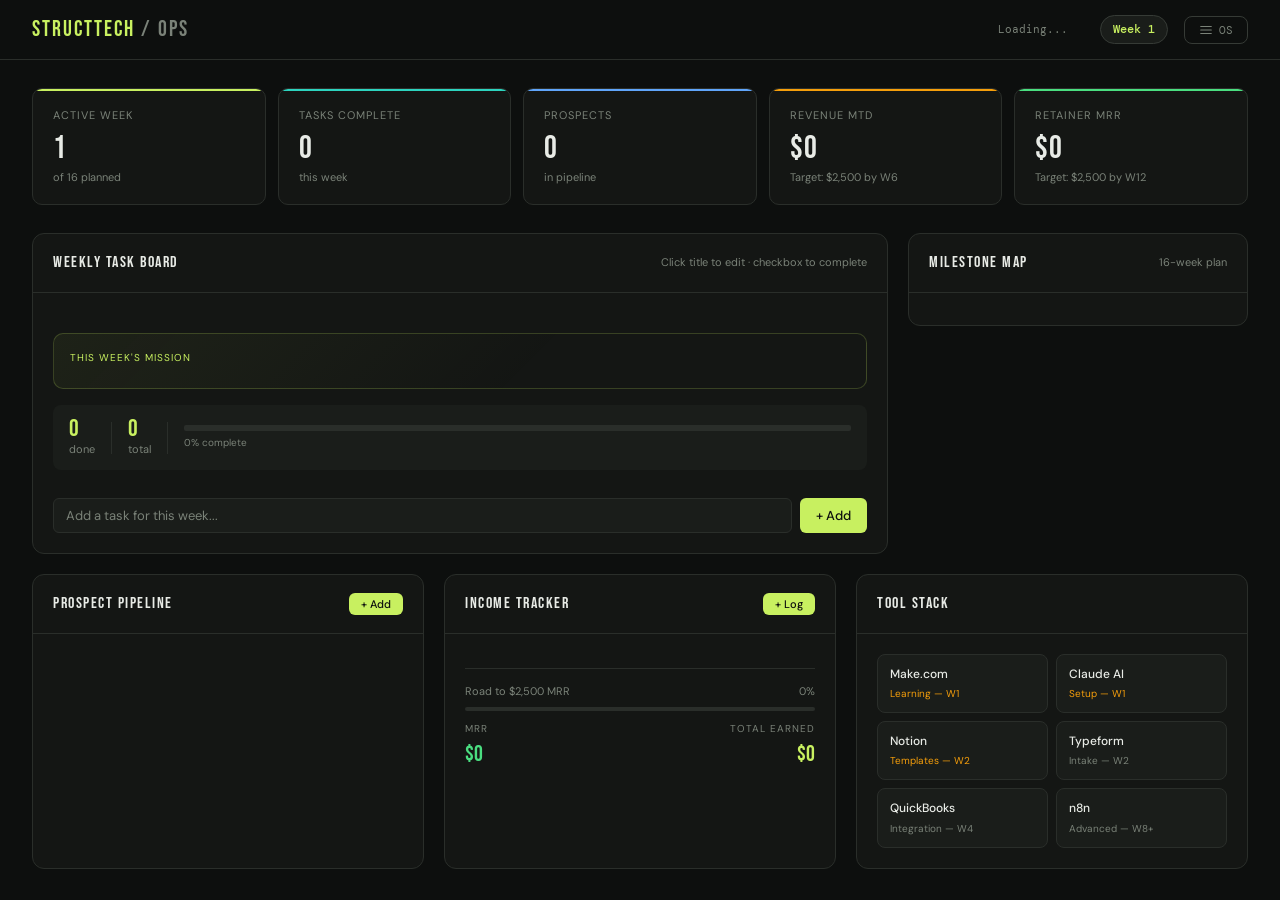
==== index.html @ 0edf4355 "Enhance dbLoad function and note title editing Refactor database loading logic to handle missing col" ====
<!DOCTYPE html>
<html lang="en">
<head>
<meta charset="UTF-8">
<meta name="viewport" content="width=device-width, initial-scale=1.0">
<title>StructTech — Operations Dashboard</title>
<link href="https://fonts.googleapis.com/css2?family=Bebas+Neue&family=DM+Sans:wght@300;400;500&family=DM+Mono:wght@400;500&display=swap" rel="stylesheet">
<style>
:root {
  --bg:#0d0f0e; --surface:#141614; --surface2:#1a1d1a;
  --border:#2a2e2a; --border2:#363b36;
  --text:#e8ebe6; --muted:#7a8278;
  --accent:#c8f060; --accent2:#4ade80;
  --warn:#f59e0b; --danger:#f87171;
  --blue:#60a5fa; --teal:#2dd4bf; --purple:#a78bfa;
}
*{box-sizing:border-box;margin:0;padding:0;}
body{background:var(--bg);color:var(--text);font-family:'DM Sans',sans-serif;font-size:14px;line-height:1.6;min-height:100vh;overflow-x:hidden;}

/* HEADER */
header{border-bottom:1px solid var(--border);padding:0 32px;height:60px;display:flex;align-items:center;justify-content:space-between;position:sticky;top:0;background:var(--bg);z-index:200;}
.logo{font-family:'Bebas Neue',sans-serif;font-size:22px;letter-spacing:2px;color:var(--accent);}
.logo span{color:var(--muted);}
.header-right{display:flex;align-items:center;gap:16px;font-size:12px;color:var(--muted);font-family:'DM Mono',monospace;}
.week-badge{background:var(--surface2);border:1px solid var(--border2);padding:4px 12px;border-radius:20px;color:var(--accent);font-weight:500;}
.menu-btn{background:transparent;border:1px solid var(--border2);border-radius:8px;padding:6px 14px;color:var(--muted);font-family:'DM Mono',monospace;font-size:11px;cursor:pointer;transition:all .15s;display:flex;align-items:center;gap:6px;}
.menu-btn:hover{border-color:var(--accent);color:var(--accent);}
.menu-btn svg{width:14px;height:14px;stroke:currentColor;fill:none;stroke-width:2;stroke-linecap:round;}

/* SIDE PANEL */
.panel-overlay{position:fixed;inset:0;background:rgba(0,0,0,0);z-index:300;pointer-events:none;transition:background .3s;}
.panel-overlay.open{background:rgba(0,0,0,0.55);pointer-events:all;}
.side-panel{position:fixed;top:0;right:-520px;width:520px;height:100vh;background:var(--surface);border-left:1px solid var(--border2);z-index:400;transition:right .3s cubic-bezier(.4,0,.2,1);display:flex;flex-direction:column;overflow:hidden;}
.side-panel.open{right:0;}
.panel-header{padding:20px 24px;border-bottom:1px solid var(--border);display:flex;align-items:center;justify-content:space-between;flex-shrink:0;}
.panel-title{font-family:'Bebas Neue',sans-serif;font-size:20px;letter-spacing:2px;color:var(--accent);}
.panel-close{background:transparent;border:none;color:var(--muted);cursor:pointer;font-size:20px;line-height:1;padding:4px 8px;border-radius:4px;}
.panel-close:hover{color:var(--text);}
.panel-tabs{display:flex;border-bottom:1px solid var(--border);flex-shrink:0;}
.panel-tab{flex:1;padding:12px 8px;font-family:'DM Mono',monospace;font-size:11px;text-align:center;cursor:pointer;color:var(--muted);border-bottom:2px solid transparent;transition:all .15s;background:transparent;border-top:none;border-left:none;border-right:none;}
.panel-tab.active{color:var(--accent);border-bottom-color:var(--accent);}
.panel-tab:hover{color:var(--text);}
.panel-body{flex:1;overflow-y:auto;padding:20px 24px;}

/* PANEL SECTIONS */
.section-title{font-family:'Bebas Neue',sans-serif;font-size:15px;letter-spacing:1.5px;color:var(--text);margin-bottom:14px;display:flex;align-items:center;justify-content:space-between;}
.os-card{background:var(--surface2);border:1px solid var(--border);border-radius:10px;padding:16px;margin-bottom:12px;transition:border-color .15s;}
.os-card:hover{border-color:var(--border2);}
.os-card-title{font-size:13px;font-weight:500;color:var(--text);margin-bottom:4px;}
.os-card-meta{font-size:11px;color:var(--muted);}
.os-tag{display:inline-block;font-size:10px;padding:2px 8px;border-radius:20px;font-weight:500;margin-right:4px;margin-top:4px;}
.tag-active{background:rgba(74,222,128,0.15);color:var(--accent2);}
.tag-prospect{background:rgba(245,158,11,0.15);color:var(--warn);}
.tag-done{background:rgba(122,130,120,0.15);color:var(--muted);}
.tag-sop{background:rgba(96,160,250,0.15);color:var(--blue);}
.tag-note{background:rgba(167,139,250,0.12);color:var(--purple);}

/* NOTE EDITOR */
.note-editor{width:100%;background:var(--surface2);border:1px solid var(--border);border-radius:8px;color:var(--text);font-family:'DM Sans',sans-serif;font-size:13px;padding:12px;resize:vertical;min-height:100px;outline:none;line-height:1.6;transition:border-color .15s;}
.note-editor:focus{border-color:var(--accent);}

/* SMALL BUTTON */
.sm-btn{background:var(--accent);color:#0d0f0e;border:none;border-radius:6px;padding:6px 14px;font-family:'DM Sans',sans-serif;font-weight:500;font-size:12px;cursor:pointer;transition:opacity .15s;}
.sm-btn:hover{opacity:.85;}
.sm-btn.ghost{background:transparent;color:var(--muted);border:1px solid var(--border2);}
.sm-btn.ghost:hover{color:var(--text);opacity:1;}
.sm-btn.danger{background:transparent;color:var(--danger);border:1px solid rgba(248,113,113,0.3);}

/* ADD INPUT */
.add-input{background:var(--surface2);border:1px solid var(--border);border-radius:6px;padding:8px 12px;color:var(--text);font-family:'DM Sans',sans-serif;font-size:13px;outline:none;transition:border-color .15s;width:100%;}
.add-input:focus{border-color:var(--accent);}
.add-input::placeholder{color:var(--muted);}
select.add-input option{background:var(--surface2);}

/* MAIN LAYOUT */
.main{padding:28px 32px;max-width:1400px;margin:0 auto;}
.stats-row{display:grid;grid-template-columns:repeat(5,minmax(0,1fr));gap:12px;margin-bottom:28px;}
.stat{background:var(--surface);border:1px solid var(--border);border-radius:10px;padding:18px 20px;position:relative;overflow:hidden;}
.stat::before{content:'';position:absolute;top:0;left:0;right:0;height:2px;background:var(--accent-color,var(--border2));}
.stat-label{font-size:11px;color:var(--muted);text-transform:uppercase;letter-spacing:1px;margin-bottom:8px;}
.stat-value{font-family:'Bebas Neue',sans-serif;font-size:32px;letter-spacing:1px;color:var(--text);line-height:1;}
.stat-sub{font-size:11px;color:var(--muted);margin-top:4px;}
.stat-change{font-size:11px;margin-top:6px;}
.stat-change.up{color:var(--accent2);}
.stat-change.warn{color:var(--warn);}
.grid-main{display:grid;grid-template-columns:1fr 340px;gap:20px;margin-bottom:20px;}
.card{background:var(--surface);border:1px solid var(--border);border-radius:12px;overflow:hidden;}
.card-header{padding:16px 20px;border-bottom:1px solid var(--border);display:flex;align-items:center;justify-content:space-between;}
.card-title{font-family:'Bebas Neue',sans-serif;font-size:16px;letter-spacing:1.5px;color:var(--text);}
.card-body{padding:20px;}
.grid-bottom{display:grid;grid-template-columns:1fr 1fr 1fr;gap:20px;}

/* WEEK NAV */
.week-nav{display:flex;gap:6px;margin-bottom:20px;flex-wrap:wrap;}
.week-btn{background:var(--surface2);border:1px solid var(--border);color:var(--muted);padding:6px 14px;border-radius:6px;cursor:pointer;font-family:'DM Mono',monospace;font-size:12px;transition:all .15s;}
.week-btn:hover{border-color:var(--border2);color:var(--text);}
.week-btn.active{background:var(--accent);color:#0d0f0e;border-color:var(--accent);font-weight:500;}
.week-btn.completed{border-color:var(--accent2);color:var(--accent2);}

/* FOCUS CARD */
.focus-card{background:linear-gradient(135deg,rgba(200,240,96,0.06) 0%,transparent 60%);border:1px solid rgba(200,240,96,0.2);border-radius:10px;padding:16px;margin-bottom:16px;}
.focus-label{font-size:10px;text-transform:uppercase;letter-spacing:1px;color:var(--accent);margin-bottom:6px;}
.focus-title{font-family:'Bebas Neue',sans-serif;font-size:20px;letter-spacing:1px;line-height:1.2;}
.focus-desc{font-size:12px;color:var(--muted);margin-top:6px;line-height:1.5;}

/* WEEK SUMMARY */
.week-summary{display:flex;gap:16px;align-items:center;padding:12px 16px;background:var(--surface2);border-radius:8px;margin-bottom:16px;font-size:12px;}
.ws-num{font-family:'Bebas Neue',sans-serif;font-size:24px;color:var(--accent);line-height:1;}
.ws-label{color:var(--muted);font-size:11px;}
.ws-divider{width:1px;height:32px;background:var(--border);}
.progress-bar{height:4px;background:var(--border);border-radius:2px;overflow:hidden;}
.progress-fill{height:100%;border-radius:2px;background:var(--accent);transition:width .4s ease;}
.progress-fill.warn{background:var(--warn);}
.progress-label{display:flex;justify-content:space-between;font-size:11px;color:var(--muted);margin-bottom:6px;}

/* TASKS */
.task-list{display:flex;flex-direction:column;gap:8px;}
.task{display:flex;align-items:flex-start;gap:12px;padding:12px 14px;background:var(--surface2);border:1px solid var(--border);border-radius:8px;transition:border-color .15s;position:relative;}
.task:hover{border-color:var(--border2);}
.task.done{opacity:.5;}
.task.done .task-title{text-decoration:line-through;color:var(--muted);}
.task.editing{border-color:var(--accent);opacity:1;}
.task-check{width:18px;height:18px;border:1.5px solid var(--border2);border-radius:4px;flex-shrink:0;margin-top:3px;display:flex;align-items:center;justify-content:center;transition:all .15s;cursor:pointer;}
.task.done .task-check{background:var(--accent2);border-color:var(--accent2);}
.task-check svg{display:none;}
.task.done .task-check svg{display:block;}
.task-content{flex:1;min-width:0;}
.task-title{font-size:13px;font-weight:500;color:var(--text);cursor:pointer;}
.task-meta{font-size:11px;color:var(--muted);margin-top:2px;}
.task-edit-input{width:100%;background:transparent;border:none;border-bottom:1px solid var(--accent);color:var(--text);font-family:'DM Sans',sans-serif;font-size:13px;font-weight:500;outline:none;padding:2px 0;margin-bottom:4px;}
.task-actions{display:flex;gap:6px;margin-top:8px;flex-wrap:wrap;}
.task-tag{font-size:10px;padding:2px 8px;border-radius:20px;font-weight:500;white-space:nowrap;flex-shrink:0;margin-top:3px;}
.tag-build{background:rgba(96,160,250,0.15);color:var(--blue);}
.tag-sales{background:rgba(200,240,96,0.15);color:var(--accent);}
.tag-learn{background:rgba(45,212,191,0.15);color:var(--teal);}
.tag-admin{background:rgba(245,158,11,0.15);color:var(--warn);}
.tag-content{background:rgba(167,139,250,0.12);color:var(--purple);}
.task-edit-btn{background:transparent;border:none;color:transparent;cursor:pointer;font-size:14px;padding:2px 6px;border-radius:4px;flex-shrink:0;margin-top:1px;line-height:1;transition:color .15s;}
.task:hover .task-edit-btn{color:var(--muted);}
.task-edit-btn:hover{color:var(--accent) !important;}

/* ADD ROW */
.add-row{display:flex;gap:8px;margin-top:12px;}
.add-row .add-input{flex:1;}
.add-btn{background:var(--accent);color:#0d0f0e;border:none;border-radius:6px;padding:8px 16px;font-family:'DM Sans',sans-serif;font-weight:500;font-size:13px;cursor:pointer;transition:opacity .15s;white-space:nowrap;}
.add-btn:hover{opacity:.85;}

/* MILESTONES */
.milestone-list{display:flex;flex-direction:column;}
.milestone{display:flex;gap:14px;padding:12px 0;border-bottom:1px solid var(--border);}
.milestone:last-child{border-bottom:none;}
.m-dot-wrap{display:flex;flex-direction:column;align-items:center;flex-shrink:0;}
.m-dot{width:10px;height:10px;border-radius:50%;border:2px solid var(--border2);background:var(--surface);flex-shrink:0;margin-top:4px;}
.m-dot.active{background:var(--accent);border-color:var(--accent);box-shadow:0 0 8px rgba(200,240,96,.4);}
.m-dot.done{background:var(--accent2);border-color:var(--accent2);}
.m-line{width:1px;flex:1;background:var(--border);margin:4px 0;min-height:20px;}
.m-content{flex:1;min-width:0;padding-bottom:4px;}
.m-title{font-size:13px;font-weight:500;color:var(--text);}
.m-title.active{color:var(--accent);}
.m-sub{font-size:11px;color:var(--muted);margin-top:2px;}
.m-week{font-family:'DM Mono',monospace;font-size:10px;color:var(--muted);}

/* PIPELINE */
.pipeline-item{display:flex;align-items:center;justify-content:space-between;padding:10px 0;border-bottom:1px solid var(--border);}
.pipeline-item:last-child{border-bottom:none;}
.p-name{font-size:13px;font-weight:500;}
.p-status{font-size:11px;color:var(--muted);}
.p-stage{font-size:10px;padding:3px 10px;border-radius:20px;white-space:nowrap;cursor:pointer;}
.stage-cold{background:rgba(122,130,120,.15);color:var(--muted);}
.stage-warm{background:rgba(245,158,11,.15);color:var(--warn);}
.stage-hot{background:rgba(200,240,96,.15);color:var(--accent);}
.stage-won{background:rgba(74,222,128,.15);color:var(--accent2);}

/* INCOME */
.income-row{display:flex;align-items:center;justify-content:space-between;padding:8px 0;border-bottom:1px solid var(--border);font-size:13px;}
.income-row:last-child{border-bottom:none;}
.income-amount{font-family:'DM Mono',monospace;font-weight:500;}

/* TOOL GRID */
.tool-grid{display:grid;grid-template-columns:1fr 1fr;gap:8px;}
.tool-item{background:var(--surface2);border:1px solid var(--border);border-radius:8px;padding:10px 12px;font-size:12px;}
.tool-name{font-weight:500;color:var(--text);}
.tool-status{font-size:10px;margin-top:2px;}
.tool-status.active{color:var(--accent2);}
.tool-status.learn{color:var(--warn);}
.tool-status.next{color:var(--muted);}

/* SCROLLBAR */
::-webkit-scrollbar{width:6px;}
::-webkit-scrollbar-track{background:var(--surface);}
::-webkit-scrollbar-thumb{background:var(--border2);border-radius:3px;}

/* DIVIDER */
.divider{border:none;border-top:1px solid var(--border);margin:16px 0;}

@media(max-width:1100px){.grid-main{grid-template-columns:1fr;}.grid-bottom{grid-template-columns:1fr 1fr;}.stats-row{grid-template-columns:repeat(3,1fr);}}
@media(max-width:700px){.main{padding:16px;}header{padding:0 16px;}.stats-row{grid-template-columns:1fr 1fr;}.grid-bottom{grid-template-columns:1fr;}.side-panel{width:100%;right:-100%;}}
</style>
</head>
<body>

<header>
  <div class="logo">StructTech <span>/ OPS</span></div>
  <div class="header-right">
    <span id="sync-status" style="font-size:11px;color:var(--muted);font-family:'DM Mono',monospace;">Loading...</span>
    <span id="date-display"></span>
    <span class="week-badge" id="current-week-badge">Week 1</span>
    <button class="menu-btn" onclick="togglePanel()">
      <svg viewBox="0 0 24 24"><line x1="3" y1="6" x2="21" y2="6"/><line x1="3" y1="12" x2="21" y2="12"/><line x1="3" y1="18" x2="21" y2="18"/></svg>
      OS
    </button>
  </div>
</header>

<!-- SIDE PANEL OVERLAY -->
<div class="panel-overlay" id="panel-overlay" onclick="togglePanel()"></div>

<!-- SIDE PANEL -->
<div class="side-panel" id="side-panel">
  <div class="panel-header">
    <span class="panel-title">StructTech OS</span>
    <button class="panel-close" onclick="togglePanel()">&times;</button>
  </div>
  <div class="panel-tabs">
    <button class="panel-tab active" onclick="switchTab('workspace',this)">Workspace</button>
    <button class="panel-tab" onclick="switchTab('clients',this)">Clients</button>
    <button class="panel-tab" onclick="switchTab('sops',this)">SOPs</button>
    <button class="panel-tab" onclick="switchTab('notes',this)">Notes</button>
  </div>
  <div class="panel-body" id="panel-body"></div>
</div>

<div class="main">
  <!-- STATS ROW -->
  <div class="stats-row">
    <div class="stat" style="--accent-color:var(--accent);">
      <div class="stat-label">Active week</div>
      <div class="stat-value" id="stat-week">1</div>
      <div class="stat-sub">of 16 planned</div>
    </div>
    <div class="stat" style="--accent-color:var(--teal);">
      <div class="stat-label">Tasks complete</div>
      <div class="stat-value" id="stat-done">0</div>
      <div class="stat-sub" id="stat-done-sub">this week</div>
    </div>
    <div class="stat" style="--accent-color:var(--blue);">
      <div class="stat-label">Prospects</div>
      <div class="stat-value" id="stat-prospects">0</div>
      <div class="stat-sub">in pipeline</div>
    </div>
    <div class="stat" style="--accent-color:var(--warn);">
      <div class="stat-label">Revenue MTD</div>
      <div class="stat-value" id="stat-revenue">$0</div>
      <div class="stat-sub">Target: $2,500 by W6</div>
    </div>
    <div class="stat" style="--accent-color:var(--accent2);">
      <div class="stat-label">Retainer MRR</div>
      <div class="stat-value" id="stat-mrr">$0</div>
      <div class="stat-sub">Target: $2,500 by W12</div>
    </div>
  </div>

  <!-- MAIN GRID -->
  <div class="grid-main">
    <div class="card">
      <div class="card-header">
        <div class="card-title">Weekly task board</div>
        <div style="font-size:11px;color:var(--muted);">Click title to edit &middot; checkbox to complete</div>
      </div>
      <div class="card-body">
        <div class="week-nav" id="week-nav"></div>
        <div class="focus-card">
          <div class="focus-label">This week's mission</div>
          <div class="focus-title" id="focus-title"></div>
          <div class="focus-desc" id="focus-desc"></div>
        </div>
        <div class="week-summary">
          <div><div class="ws-num" id="ws-done">0</div><div class="ws-label">done</div></div>
          <div class="ws-divider"></div>
          <div><div class="ws-num" id="ws-total">0</div><div class="ws-label">total</div></div>
          <div class="ws-divider"></div>
          <div style="flex:1;">
            <div class="progress-bar" style="height:6px;"><div class="progress-fill" id="week-progress-bar" style="width:0%"></div></div>
            <div style="font-size:10px;color:var(--muted);margin-top:4px;" id="week-pct">0% complete</div>
          </div>
        </div>
        <div class="task-list" id="task-list"></div>
        <div class="add-row">
          <input class="add-input" id="add-input" placeholder="Add a task for this week..." />
          <button class="add-btn" onclick="addTask()">+ Add</button>
        </div>
      </div>
    </div>

    <!-- MILESTONES -->
    <div style="display:flex;flex-direction:column;gap:20px;">
      <div class="card">
        <div class="card-header">
          <div class="card-title">Milestone map</div>
          <div style="font-size:11px;color:var(--muted);">16-week plan</div>
        </div>
        <div class="card-body" style="padding:16px 20px;">
          <div class="milestone-list" id="milestone-list"></div>
        </div>
      </div>
    </div>
  </div>

  <!-- BOTTOM GRID -->
  <div class="grid-bottom">
    <!-- PIPELINE -->
    <div class="card">
      <div class="card-header">
        <div class="card-title">Prospect pipeline</div>
        <button class="add-btn" style="font-size:11px;padding:4px 12px;" onclick="toggleProspectForm()">+ Add</button>
      </div>
      <div class="card-body">
        <div id="prospect-form" style="display:none;margin-bottom:14px;padding:14px;background:var(--surface2);border:1px solid var(--border2);border-radius:8px;">
          <div style="display:flex;flex-direction:column;gap:8px;">
            <input class="add-input" id="p-name" placeholder="Name or company..." />
            <input class="add-input" id="p-type" placeholder="Trade type (e.g. Plumber, HVAC)..." />
            <select id="p-stage" class="add-input">
              <option value="cold">Cold</option><option value="warm">Warm</option><option value="hot">Hot</option><option value="won">Won</option>
            </select>
            <div style="display:flex;gap:8px;">
              <button class="add-btn" style="flex:1;" onclick="saveProspect()">Save</button>
              <button onclick="toggleProspectForm()" style="flex:1;background:transparent;border:1px solid var(--border2);border-radius:6px;padding:8px;color:var(--muted);font-family:'DM Sans',sans-serif;font-size:13px;cursor:pointer;">Cancel</button>
            </div>
          </div>
        </div>
        <div id="pipeline-list"></div>
      </div>
    </div>

    <!-- INCOME -->
    <div class="card">
      <div class="card-header">
        <div class="card-title">Income tracker</div>
        <button class="add-btn" style="font-size:11px;padding:4px 12px;" onclick="toggleIncomeForm()">+ Log</button>
      </div>
      <div class="card-body">
        <div id="income-form" style="display:none;margin-bottom:14px;padding:14px;background:var(--surface2);border:1px solid var(--border2);border-radius:8px;">
          <div style="display:flex;flex-direction:column;gap:8px;">
            <select id="inc-type" class="add-input">
              <option value="audit">Audit fee</option><option value="retainer">Retainer</option><option value="contracting">Contracting</option><option value="other">Other</option>
            </select>
            <input class="add-input" id="inc-label" placeholder="Client or description..." />
            <input class="add-input" id="inc-amount" type="number" placeholder="Amount ($)..." min="0" />
            <div style="display:flex;gap:8px;">
              <button class="add-btn" style="flex:1;" onclick="saveIncome()">Save</button>
              <button onclick="toggleIncomeForm()" style="flex:1;background:transparent;border:1px solid var(--border2);border-radius:6px;padding:8px;color:var(--muted);font-family:'DM Sans',sans-serif;font-size:13px;cursor:pointer;">Cancel</button>
            </div>
          </div>
        </div>
        <div id="income-list"></div>
        <div style="margin-top:14px;padding-top:14px;border-top:1px solid var(--border);">
          <div class="progress-label"><span>Road to $2,500 MRR</span><span id="mrr-pct">0%</span></div>
          <div class="progress-bar"><div class="progress-fill warn" id="mrr-bar" style="width:0%;"></div></div>
          <div style="display:flex;justify-content:space-between;margin-top:10px;">
            <div><div style="font-size:10px;color:var(--muted);text-transform:uppercase;letter-spacing:1px;">MRR</div><div style="font-family:'Bebas Neue',sans-serif;font-size:22px;color:var(--accent2);" id="mrr-total">$0</div></div>
            <div style="text-align:right;"><div style="font-size:10px;color:var(--muted);text-transform:uppercase;letter-spacing:1px;">Total earned</div><div style="font-family:'Bebas Neue',sans-serif;font-size:22px;color:var(--accent);" id="total-earned">$0</div></div>
          </div>
        </div>
      </div>
    </div>

    <!-- TOOL STACK -->
    <div class="card">
      <div class="card-header"><div class="card-title">Tool stack</div></div>
      <div class="card-body">
        <div class="tool-grid">
          <div class="tool-item"><div class="tool-name">Make.com</div><div class="tool-status learn">Learning — W1</div></div>
          <div class="tool-item"><div class="tool-name">Claude AI</div><div class="tool-status learn">Setup — W1</div></div>
          <div class="tool-item"><div class="tool-name">Notion</div><div class="tool-status learn">Templates — W2</div></div>
          <div class="tool-item"><div class="tool-name">Typeform</div><div class="tool-status next">Intake — W2</div></div>
          <div class="tool-item"><div class="tool-name">QuickBooks</div><div class="tool-status next">Integration — W4</div></div>
          <div class="tool-item"><div class="tool-name">n8n</div><div class="tool-status next">Advanced — W8+</div></div>
        </div>
      </div>
    </div>
  </div>
</div>

<script>
const SUPABASE_URL = 'https://ejlhrykcdfcyeooooodx.supabase.co';
const SUPABASE_KEY = 'eyJhbGciOiJIUzI1NiIsInR5cCI6IkpXVCJ9.eyJpc3MiOiJzdXBhYmFzZSIsInJlZiI6ImVqbGhyeWtjZGZjeWVvb29vb2R4Iiwicm9sZSI6ImFub24iLCJpYXQiOjE3NzM4NjQ1NjUsImV4cCI6MjA4OTQ0MDU2NX0._bqBaeJtYNaykrzc5rTzuYzgsRYeX3ikzFVrpbv_kr4';

async function dbLoad() {
  try {
    // Select only columns we know exist — os_data added separately
    const res = await fetch(`${SUPABASE_URL}/rest/v1/structtech_state?id=eq.jacob&select=task_state,prospects,income_entries,current_week,os_data`, {
      headers: { 'apikey': SUPABASE_KEY, 'Authorization': 'Bearer ' + SUPABASE_KEY }
    });
    if (!res.ok) {
      // Try without os_data in case column doesn't exist yet
      const res2 = await fetch(`${SUPABASE_URL}/rest/v1/structtech_state?id=eq.jacob&select=task_state,prospects,income_entries,current_week`, {
        headers: { 'apikey': SUPABASE_KEY, 'Authorization': 'Bearer ' + SUPABASE_KEY }
      });
      if (!res2.ok) throw new Error('HTTP ' + res2.status);
      const rows2 = await res2.json();
      if (rows2 && rows2.length > 0) {
        const r = rows2[0];
        taskState     = r.task_state     || {};
        prospects     = r.prospects      || [];
        incomeEntries = r.income_entries || [];
        currentWeek   = r.current_week   || 1;
        osData        = defaultOsData();
      }
      setSyncStatus('synced');
      return;
    }
    const rows = await res.json();
    if (rows && rows.length > 0) {
      const r = rows[0];
      taskState     = r.task_state     || {};
      prospects     = r.prospects      || [];
      incomeEntries = r.income_entries || [];
      currentWeek   = r.current_week   || 1;
      osData        = r.os_data        || defaultOsData();
    }
  } catch(e) {
    console.warn('Supabase load failed, using localStorage fallback', e);
    try {
      const saved = JSON.parse(localStorage.getItem('structtech_state') || '{}');
      taskState     = saved.taskState     || {};
      prospects     = saved.prospects     || [];
      incomeEntries = saved.incomeEntries || [];
      currentWeek   = saved.currentWeek   || 1;
      osData        = saved.osData        || defaultOsData();
    } catch(e2) {}
  }
}

let saveTimer = null;
function save() { clearTimeout(saveTimer); saveTimer = setTimeout(dbSave, 600); }

async function dbSave() {
  setSyncStatus('saving');
  const payload = { task_state: taskState, prospects, income_entries: incomeEntries, current_week: currentWeek, os_data: osData, updated_at: new Date().toISOString() };
  try {
    const res = await fetch(`${SUPABASE_URL}/rest/v1/structtech_state?id=eq.jacob`, {
      method: 'PATCH',
      headers: { 'apikey': SUPABASE_KEY, 'Authorization': 'Bearer ' + SUPABASE_KEY, 'Content-Type': 'application/json', 'Prefer': 'return=minimal' },
      body: JSON.stringify(payload)
    });
    if (res.ok) { setSyncStatus('saved'); try { localStorage.setItem('structtech_state', JSON.stringify({ taskState, prospects, incomeEntries, currentWeek, osData })); } catch(e) {} }
    else setSyncStatus('error');
  } catch(e) {
    setSyncStatus('error');
    try { localStorage.setItem('structtech_state', JSON.stringify({ taskState, prospects, incomeEntries, currentWeek, osData })); } catch(e2) {}
  }
}

function setSyncStatus(s) {
  const el = document.getElementById('sync-status');
  if (!el) return;
  if (s==='saving') { el.textContent='Saving...'; el.style.color='var(--warn)'; }
  else if (s==='saved') { el.textContent='Saved'; el.style.color='var(--accent2)'; setTimeout(()=>{ el.textContent='Synced'; el.style.color='var(--muted)'; },2000); }
  else if (s==='error') { el.textContent='Save failed'; el.style.color='var(--danger)'; }
  else { el.textContent='Synced'; el.style.color='var(--muted)'; }
}

/* ── SUPABASE SCHEMA: add os_data column if missing ── */
/* Run this in Supabase SQL editor:
   ALTER TABLE structtech_state ADD COLUMN IF NOT EXISTS os_data jsonb DEFAULT '{}'::jsonb;
*/

// ── STATE ──
let currentWeek = 1, taskState = {}, prospects = [], incomeEntries = [], osData = {};
let editingTaskId = null;

function defaultOsData() {
  return {
    clients: [],
    sops: [
      { id:'s1', title:'Phase I — Friction Audit', status:'draft', body:'1. Send intake checklist\n2. Book 60-90min discovery call\n3. Map every manual step in their workflow\n4. Identify top 3 bottlenecks by ROI\n5. Write report (3 bottlenecks + solutions)\n6. Deliver on 90-min presentation call\n7. Pitch Phase II on same call\n8. Request testimonial within 48hrs' },
      { id:'s2', title:'Client Onboarding', status:'draft', body:'1. Collect signed proposal + payment\n2. Send welcome email with next steps\n3. Schedule intake call\n4. Create client folder in Notion\n5. Complete intake form together\n6. Set project timeline' },
      { id:'s3', title:'Discovery Call Script', status:'draft', body:'Opening: "Tell me about your business — what does a typical week look like?"\n\nKey questions:\n- What takes the most time that feels unnecessary?\n- Where do things fall through the cracks?\n- What tools are you currently using?\n- What does your team look like?\n- What would a win look like in 90 days?\n\nClose: "Based on what I am hearing, I think we can fix [X]. I would like to put together a quick audit proposal."' },
      { id:'s4', title:'Retainer Monthly Routine', status:'draft', body:'Week 1: Review automation performance\nWeek 2: Check in with client — any friction points?\nWeek 3: Implement one improvement\nWeek 4: Send monthly report\n\nMonthly report includes:\n- Automations running\n- Time saved estimate\n- Issues resolved\n- Recommendations for next month' },
    ],
    notes: [
      { id:'n1', title:'StructTech positioning', body:'Not IT. Not consulting. Systems.\n\nWe speak job site, execute like software architects.\n\nTarget: trade contractors with 3-20 employees who feel like the business runs them.', pinned: true },
      { id:'n2', title:'Pricing notes', body:'Phase I Audit: $1,500-2,500\nPhase II Build (Starter): $1,500\nPhase II Build (Growth): $2,250\nPhase II Build (Full): custom\nRetainer: $500-800/mo\n\nFounder discount: 40% off first audit in exchange for testimonial + case study rights.', pinned: false },
    ]
  };
}

// ── WEEKS DATA ──
const WEEKS = [
  { num:1, phase:'Phase 0', title:'Foundation & Identity', desc:'Set up StructTech\'s operating infrastructure. Define your offer, configure your tools, and build your first outreach list.',
    tasks:[
      {id:'w1t1',text:'Define the StructTech signature offer (1 page: what, who, price, timeline)',tag:'admin'},
      {id:'w1t2',text:'Set up Make.com free account + complete intro tutorial',tag:'learn'},
      {id:'w1t3',text:'Set up Claude.ai Pro + explore API basics',tag:'learn'},
      {id:'w1t4',text:'Create StructTech OS in this dashboard (clients, SOPs, notes)',tag:'admin'},
      {id:'w1t5',text:'Write a list of 20 contractor contacts (past clients, suppliers, colleagues)',tag:'sales'},
      {id:'w1t6',text:'Draft StructTech one-liner: what you do, for whom, what outcome',tag:'admin'},
      {id:'w1t7',text:'Register structtek.com email in Google Workspace',tag:'admin'},
    ]},
  { num:2, phase:'Phase 0', title:'Offer + Outreach Begins', desc:'Finalize your audit offer document. Send your first 10 outreach messages. Build the intake form.',
    tasks:[
      {id:'w2t1',text:'Finalize Phase I Audit offer doc (scope, price, deliverables)',tag:'admin'},
      {id:'w2t2',text:'Build Typeform intake questionnaire (10 questions about their workflow)',tag:'build'},
      {id:'w2t3',text:'Send first 10 warm outreach messages (text/DM, not cold email)',tag:'sales'},
      {id:'w2t4',text:'Build Make automation: form submission → notify you via email/text',tag:'build'},
      {id:'w2t5',text:'Set up LinkedIn profile for Jacob Walker / StructTech',tag:'admin'},
      {id:'w2t6',text:'Join 2-3 contractor Facebook groups. Observe, don\'t pitch yet.',tag:'sales'},
    ]},
  { num:3, phase:'Phase 0', title:'First Conversations', desc:'Follow up on outreach. Book discovery calls. Build the Make automation template you\'ll demo.',
    tasks:[
      {id:'w3t1',text:'Follow up on all W2 outreach (every message gets 1 follow-up)',tag:'sales'},
      {id:'w3t2',text:'Send 10 more outreach messages (next batch from your list)',tag:'sales'},
      {id:'w3t3',text:'Build first complete Make scenario: lead form → CRM → follow-up text',tag:'build'},
      {id:'w3t4',text:'Write audit report template (structure, sections, formatting)',tag:'admin'},
      {id:'w3t5',text:'Record a 3-min Loom walking through a fake automation demo',tag:'content'},
      {id:'w3t6',text:'Book at least 1 discovery call from outreach',tag:'sales'},
    ]},
  { num:4, phase:'Phase I', title:'First Discovery Call', desc:'Run your first real discovery call. Deliver your audit pitch. Aim to close your founding client.',
    tasks:[
      {id:'w4t1',text:'Run discovery call #1 — use intake form as the script',tag:'sales'},
      {id:'w4t2',text:'Send audit proposal within 24hrs of call',tag:'sales'},
      {id:'w4t3',text:'Continue outreach: 10 more messages, 3 follow-ups',tag:'sales'},
      {id:'w4t4',text:'Build Make automation #2: invoice sent → payment reminder sequence',tag:'build'},
      {id:'w4t5',text:'Post first content in contractor FB group (a tip, not a pitch)',tag:'content'},
      {id:'w4t6',text:'Study 1 real contractor workflow (job costing or scheduling)',tag:'learn'},
    ]},
  { num:5, phase:'Phase I', title:'Close First Client', desc:'Close your first audit engagement. Collect payment. Begin the audit work.',
    tasks:[
      {id:'w5t1',text:'Close founding client — collect payment before starting work',tag:'sales'},
      {id:'w5t2',text:'Begin audit: complete intake + discovery session with client',tag:'build'},
      {id:'w5t3',text:'Map their workflow (every manual step, every tool they use)',tag:'build'},
      {id:'w5t4',text:'Continue outreach to 2nd prospect',tag:'sales'},
      {id:'w5t5',text:'Post content tip #2 in contractor community',tag:'content'},
    ]},
  { num:6, phase:'Phase I', title:'Deliver Audit #1', desc:'Deliver your first audit report. Present findings. Plant the seed for Phase II.',
    tasks:[
      {id:'w6t1',text:'Write audit report: 3 bottlenecks ranked by ROI with proposed solutions',tag:'build'},
      {id:'w6t2',text:'Deliver 90-min report presentation call',tag:'sales'},
      {id:'w6t3',text:'Pitch Phase II proposal on the same call',tag:'sales'},
      {id:'w6t4',text:'Request written testimonial within 48hrs of delivery',tag:'admin'},
      {id:'w6t5',text:'Document audit process as a repeatable SOP',tag:'admin'},
      {id:'w6t6',text:'Send outreach batch to 10 new prospects',tag:'sales'},
    ]},
  { num:7, phase:'Phase I→II', title:'Second Client + Phase II', desc:'Begin Phase II if Client #1 converts. Run a second discovery call.',
    tasks:[
      {id:'w7t1',text:'Begin Phase II build for Client #1 — first automation sprint',tag:'build'},
      {id:'w7t2',text:'Run discovery call #2 with next prospect',tag:'sales'},
      {id:'w7t3',text:'Build Make scenario #3: job scheduling + confirmation texts',tag:'build'},
      {id:'w7t4',text:'Publish case study snippet (anonymized) as social proof',tag:'content'},
      {id:'w7t5',text:'Weekly review: what took too long? What can be templatized?',tag:'admin'},
    ]},
  { num:8, phase:'Phase II', title:'Systematize Delivery', desc:'Document everything. Build your delivery engine so work gets faster.',
    tasks:[
      {id:'w8t1',text:'Finish Phase II build for Client #1 — deploy + test',tag:'build'},
      {id:'w8t2',text:'Close audit #2 with second prospect',tag:'sales'},
      {id:'w8t3',text:'Build SOP library: audit checklist, delivery template, onboarding doc',tag:'admin'},
      {id:'w8t4',text:'Start learning n8n basics (2hrs on YouTube)',tag:'learn'},
      {id:'w8t5',text:'Introduce retainer to Client #1: $500-700/mo ongoing',tag:'sales'},
    ]},
  { num:9, phase:'Phase II', title:'First Retainer Closed', desc:'Convert Client #1 to a retainer. Recurring income begins.',
    tasks:[
      {id:'w9t1',text:'Close retainer contract with Client #1',tag:'sales'},
      {id:'w9t2',text:'Deliver Audit #2 report + Phase II pitch',tag:'build'},
      {id:'w9t3',text:'Set up monthly retainer reporting template',tag:'admin'},
      {id:'w9t4',text:'Outreach batch: 10 new prospects, target HVAC or plumbing',tag:'sales'},
      {id:'w9t5',text:'Post content: before/after workflow story (anonymized)',tag:'content'},
    ]},
  { num:10, phase:'Phase II', title:'Scale to 3 Clients', desc:'Three clients in motion. Reduce contracting hours.',
    tasks:[
      {id:'w10t1',text:'Begin Audit #3 discovery',tag:'sales'},
      {id:'w10t2',text:'Build advanced Make scenario for Client #2 (QuickBooks integration)',tag:'build'},
      {id:'w10t3',text:'Formally reduce contracting to 3 days/week',tag:'admin'},
      {id:'w10t4',text:'Review pricing — are you charging enough?',tag:'admin'},
      {id:'w10t5',text:'Document retainer service scope in a client-facing one-pager',tag:'admin'},
    ]},
  { num:11, phase:'Phase II→III', title:'Two Retainers Running', desc:'Close retainer #2. $1,000-1,400/mo recurring.',
    tasks:[
      {id:'w11t1',text:'Close retainer contract with Client #2',tag:'sales'},
      {id:'w11t2',text:'Deliver Audit #3 report',tag:'build'},
      {id:'w11t3',text:'Build a simple landing page for StructTech (one offer, one CTA)',tag:'build'},
      {id:'w11t4',text:'Ask both retainer clients for referrals',tag:'sales'},
      {id:'w11t5',text:'Explore n8n advanced scenarios (webhooks, multi-step)',tag:'learn'},
    ]},
  { num:12, phase:'Phase III', title:'$2,500 MRR Target', desc:'Three retainers. You have replaced a slow contracting week.',
    tasks:[
      {id:'w12t1',text:'Close retainer contract with Client #3',tag:'sales'},
      {id:'w12t2',text:'Reduce contracting to 1-2 days/week or pause',tag:'admin'},
      {id:'w12t3',text:'Review all 3 client automations — upgrade anything underperforming',tag:'build'},
      {id:'w12t4',text:'Plan Q2: new niches, product ideas, or expansion',tag:'admin'},
      {id:'w12t5',text:'Celebrate. Document what worked.',tag:'admin'},
    ]},
  { num:13, phase:'Phase III+', title:'Expand + Productize', desc:'You have proof. Package it. Build toward passive income.',
    tasks:[
      {id:'w13t1',text:'Outline a StructTech automation template pack (3-5 Make scenarios)',tag:'build'},
      {id:'w13t2',text:'Research Gumroad or Lemon Squeezy for digital product sales',tag:'learn'},
      {id:'w13t3',text:'Target new niche: HVAC or landscaping for outreach',tag:'sales'},
      {id:'w13t4',text:'Hire first VA (5-10 hrs/week) for outreach and admin',tag:'admin'},
    ]},
  { num:14, phase:'Phase III+', title:'Product + 4th Client', desc:'First digital product live. Fourth client onboarded.',
    tasks:[
      {id:'w14t1',text:'Build and list first Make template pack ($49-99)',tag:'build'},
      {id:'w14t2',text:'Onboard Client #4 audit',tag:'sales'},
      {id:'w14t3',text:'Update StructTech website with case studies + testimonials',tag:'content'},
      {id:'w14t4',text:'Set up email list (ConvertKit free) for content marketing',tag:'admin'},
    ]},
  { num:15, phase:'Phase III+', title:'Systems Running Themselves', desc:'Delivery documented. Income predictable. Eat your own cooking.',
    tasks:[
      {id:'w15t1',text:'Audit StructTech\'s own internal workflows',tag:'admin'},
      {id:'w15t2',text:'Build lead magnet: 5 automations every contractor needs',tag:'content'},
      {id:'w15t3',text:'Close Audit #4 and pitch retainer',tag:'sales'},
      {id:'w15t4',text:'Review 90-day numbers: revenue, hours, client satisfaction',tag:'admin'},
    ]},
  { num:16, phase:'Phase IV', title:'Review + Set New Ceiling', desc:'16 weeks in. Assess everything. The ceiling is gone.',
    tasks:[
      {id:'w16t1',text:'Full StructTech business review: revenue, clients, hours, energy',tag:'admin'},
      {id:'w16t2',text:'Decide: grow agency, build SaaS, or license methodology?',tag:'admin'},
      {id:'w16t3',text:'Update dashboard with Week 17+ plan',tag:'admin'},
      {id:'w16t4',text:'Send Claude a full update — new chapter begins',tag:'admin'},
    ]},
];

const MILESTONES = [
  {week:1,title:'StructTech officially operating',sub:'Offer defined, tools live, outreach list ready',phase:'Foundation'},
  {week:4,title:'First discovery call booked',sub:'Real prospect in the pipeline',phase:'Phase I'},
  {week:5,title:'First paying client closed',sub:'Audit #1 payment collected',phase:'Phase I'},
  {week:6,title:'First audit delivered',sub:'Testimonial + Phase II pitched',phase:'Phase I'},
  {week:8,title:'Delivery engine built',sub:'SOPs documented, 2nd client in progress',phase:'Phase II'},
  {week:9,title:'First retainer closed',sub:'Recurring income begins',phase:'Phase II'},
  {week:12,title:'$2,500 MRR target',sub:'3 retainers + audit income',phase:'Phase III'},
  {week:16,title:'Review + new ceiling',sub:'Full system running, scale decision made',phase:'Phase IV'},
];

// ── PANEL ──
let panelOpen = false, activeTab = 'workspace';
function togglePanel() {
  panelOpen = !panelOpen;
  document.getElementById('side-panel').classList.toggle('open', panelOpen);
  document.getElementById('panel-overlay').classList.toggle('open', panelOpen);
  if (panelOpen) renderPanelTab(activeTab);
}
function switchTab(tab, el) {
  activeTab = tab;
  document.querySelectorAll('.panel-tab').forEach(t => t.classList.remove('active'));
  el.classList.add('active');
  renderPanelTab(tab);
}

function renderPanelTab(tab) {
  const body = document.getElementById('panel-body');
  if (tab === 'workspace') renderWorkspaceTab(body);
  else if (tab === 'clients') renderClientsTab(body);
  else if (tab === 'sops') renderSopsTab(body);
  else if (tab === 'notes') renderNotesTab(body);
}

// ── WORKSPACE TAB ──
function renderWorkspaceTab(body) {
  const clients = (osData.clients||[]);
  const activeClients = clients.filter(c=>c.status==='active');
  const prospectClients = clients.filter(c=>c.status==='prospect');
  const sops = (osData.sops||[]);
  const notes = (osData.notes||[]);
  const mrr = incomeEntries.filter(e=>e.type==='retainer').reduce((s,e)=>s+e.amount,0);

  body.innerHTML = `
    <div style="display:grid;grid-template-columns:1fr 1fr;gap:10px;margin-bottom:20px;">
      <div style="background:var(--surface2);border:1px solid var(--border);border-radius:10px;padding:14px;">
        <div style="font-size:10px;color:var(--muted);text-transform:uppercase;letter-spacing:1px;margin-bottom:6px;">Active clients</div>
        <div style="font-family:'Bebas Neue',sans-serif;font-size:28px;color:var(--accent2);line-height:1;">${activeClients.length}</div>
        <div style="font-size:11px;color:var(--muted);margin-top:2px;">of ${clients.length} total</div>
      </div>
      <div style="background:var(--surface2);border:1px solid var(--border);border-radius:10px;padding:14px;">
        <div style="font-size:10px;color:var(--muted);text-transform:uppercase;letter-spacing:1px;margin-bottom:6px;">MRR</div>
        <div style="font-family:'Bebas Neue',sans-serif;font-size:28px;color:var(--accent);line-height:1;">$${mrr.toLocaleString()}</div>
        <div style="font-size:11px;color:var(--muted);margin-top:2px;">target: $2,500</div>
      </div>
      <div style="background:var(--surface2);border:1px solid var(--border);border-radius:10px;padding:14px;">
        <div style="font-size:10px;color:var(--muted);text-transform:uppercase;letter-spacing:1px;margin-bottom:6px;">SOPs</div>
        <div style="font-family:'Bebas Neue',sans-serif;font-size:28px;color:var(--blue);line-height:1;">${sops.length}</div>
        <div style="font-size:11px;color:var(--muted);margin-top:2px;">${sops.filter(s=>s.status==='active').length} active</div>
      </div>
      <div style="background:var(--surface2);border:1px solid var(--border);border-radius:10px;padding:14px;">
        <div style="font-size:10px;color:var(--muted);text-transform:uppercase;letter-spacing:1px;margin-bottom:6px;">Notes</div>
        <div style="font-family:'Bebas Neue',sans-serif;font-size:28px;color:var(--purple);line-height:1;">${notes.length}</div>
        <div style="font-size:11px;color:var(--muted);margin-top:2px;">${notes.filter(n=>n.pinned).length} pinned</div>
      </div>
    </div>

    <div class="section-title">Client tracker
      <button class="sm-btn" onclick="document.querySelectorAll('.panel-tab')[1].click()" style="font-size:10px;padding:4px 10px;">+ Add client</button>
    </div>
    ${activeClients.length===0 && prospectClients.length===0
      ? '<div style="text-align:center;padding:20px 0;color:var(--muted);font-size:12px;line-height:1.6;">No clients yet.<br>Add one in the Clients tab.</div>'
      : [...activeClients, ...prospectClients].map((c,i) => {
          const realIdx = clients.findIndex(x=>x.id===c.id);
          return \`<div class="os-card" style="cursor:pointer;" onclick="goToClientEdit(\${realIdx})">
            <div style="display:flex;align-items:center;justify-content:space-between;">
              <div>
                <div class="os-card-title">\${c.name}</div>
                <div class="os-card-meta">\${c.trade||'Contractor'}\${c.location?' · '+c.location:''}</div>
              </div>
              <div style="text-align:right;">
                <span class="os-tag \${c.status==='active'?'tag-active':'tag-prospect'}">\${c.status}</span>
                <div class="os-card-meta" style="margin-top:4px;">\${c.phase||''}</div>
              </div>
            </div>
            \${Number(c.retainer)>0?'<div style="font-size:11px;color:var(--accent2);margin-top:6px;">$'+Number(c.retainer).toLocaleString()+'/mo retainer</div>':''}          </div>\`;
        }).join('')
    }

    <hr class="divider">
    <div class="section-title" style="margin-bottom:12px;">Quick links</div>
    <div style="display:flex;flex-direction:column;gap:8px;">
      <a href="https://make.com" target="_blank" class="os-card" style="text-decoration:none;display:flex;align-items:center;justify-content:space-between;"><div><div class="os-card-title">Make.com</div><div class="os-card-meta">Automation builder</div></div><span style="color:var(--accent);">→</span></a>
      <a href="https://supabase.com/dashboard" target="_blank" class="os-card" style="text-decoration:none;display:flex;align-items:center;justify-content:space-between;"><div><div class="os-card-title">Supabase</div><div class="os-card-meta">Your database</div></div><span style="color:var(--accent);">→</span></a>
      <a href="https://structtek.com" target="_blank" class="os-card" style="text-decoration:none;display:flex;align-items:center;justify-content:space-between;"><div><div class="os-card-title">structtek.com</div><div class="os-card-meta">Your website</div></div><span style="color:var(--accent);">→</span></a>
    </div>
    <hr class="divider">
    <div style="font-size:11px;color:var(--muted);margin-bottom:6px;">Run once in Supabase SQL Editor:</div>
    <div style="background:var(--surface2);border:1px solid var(--border);border-radius:8px;padding:12px;font-family:'DM Mono',monospace;font-size:11px;color:var(--muted);line-height:1.6;">
      ALTER TABLE structtech_state<br>ADD COLUMN IF NOT EXISTS os_data jsonb DEFAULT '{}'::jsonb;
    </div>
  `;
}

function goToClientEdit(i) {
  document.querySelectorAll('.panel-tab')[1].click();
  setTimeout(()=>editClient(i), 50);
}

// ── CLIENTS TAB ──
function renderClientsTab(body) {
  const clients = osData.clients || [];
  let html = `<div class="section-title">Clients <button class="sm-btn" onclick="addClient()" style="font-size:10px;padding:4px 10px;">+ New</button></div>`;
  if (clients.length === 0) {
    html += `<div style="text-align:center;padding:32px 0;color:var(--muted);font-size:12px;">No clients yet.<br>Your first one is coming — stay on the outreach tasks.</div>`;
  } else {
    clients.forEach((c, i) => {
      const statusTag = c.status === 'active' ? 'tag-active' : c.status === 'prospect' ? 'tag-prospect' : 'tag-done';
      html += `<div class="os-card">
        <div style="display:flex;align-items:flex-start;justify-content:space-between;">
          <div>
            <div class="os-card-title">${c.name}</div>
            <div class="os-card-meta">${c.trade || ''} ${c.location ? '· ' + c.location : ''}</div>
            <span class="os-tag ${statusTag}">${c.status || 'prospect'}</span>
            ${c.phase ? `<span class="os-tag tag-sop">${c.phase}</span>` : ''}
          </div>
          <button class="sm-btn danger" onclick="deleteClient(${i})" style="font-size:10px;padding:3px 8px;flex-shrink:0;">×</button>
        </div>
        ${c.notes ? `<div style="font-size:12px;color:var(--muted);margin-top:8px;line-height:1.5;">${c.notes}</div>` : ''}
        <div style="margin-top:10px;display:flex;gap:6px;flex-wrap:wrap;">
          <button class="sm-btn ghost" onclick="editClient(${i})" style="font-size:10px;padding:4px 10px;">Edit</button>
          ${c.auditFee ? `<span style="font-size:11px;color:var(--accent);font-family:'DM Mono',monospace;">Audit: $${c.auditFee}</span>` : ''}
          ${c.retainer ? `<span style="font-size:11px;color:var(--accent2);font-family:'DM Mono',monospace;">Retainer: $${c.retainer}/mo</span>` : ''}
        </div>
      </div>`;
    });
  }
  body.innerHTML = html;
}

function addClient() {
  const name = window.prompt ? prompt('Client name:') : null;
  if (name === null) { showClientForm(); return; }
  if (!name) return;
  osData.clients = osData.clients || [];
  osData.clients.push({ id: 'c_' + Date.now(), name, trade: '', status: 'prospect', phase: 'Phase I', notes: '', auditFee: '', retainer: '' });
  save();
  renderClientsTab(document.getElementById('panel-body'));
}

function showClientForm() {
  const body = document.getElementById('panel-body');
  body.innerHTML = `
    <div class="section-title">New client</div>
    <div style="display:flex;flex-direction:column;gap:10px;">
      <input class="add-input" id="cl-name" placeholder="Company or person name..." />
      <input class="add-input" id="cl-trade" placeholder="Trade type (Plumber, HVAC...)" />
      <input class="add-input" id="cl-location" placeholder="City, State" />
      <select id="cl-status" class="add-input">
        <option value="prospect">Prospect</option><option value="active">Active client</option><option value="done">Completed</option>
      </select>
      <select id="cl-phase" class="add-input">
        <option value="Phase I">Phase I — Audit</option><option value="Phase II">Phase II — Build</option><option value="Phase III">Phase III — Retainer</option>
      </select>
      <input class="add-input" id="cl-audit" placeholder="Audit fee ($)" type="number" min="0" />
      <input class="add-input" id="cl-retainer" placeholder="Retainer/mo ($)" type="number" min="0" />
      <textarea class="note-editor" id="cl-notes" placeholder="Notes about this client..." style="min-height:80px;"></textarea>
      <div style="display:flex;gap:8px;">
        <button class="sm-btn" style="flex:1;" onclick="saveClientForm()">Save client</button>
        <button class="sm-btn ghost" style="flex:1;" onclick="renderClientsTab(document.getElementById('panel-body'))">Cancel</button>
      </div>
    </div>`;
}

function saveClientForm() {
  const name = document.getElementById('cl-name').value.trim();
  if (!name) return;
  osData.clients = osData.clients || [];
  osData.clients.push({
    id: 'c_' + Date.now(),
    name,
    trade: document.getElementById('cl-trade').value.trim(),
    location: document.getElementById('cl-location').value.trim(),
    status: document.getElementById('cl-status').value,
    phase: document.getElementById('cl-phase').value,
    auditFee: document.getElementById('cl-audit').value,
    retainer: document.getElementById('cl-retainer').value,
    notes: document.getElementById('cl-notes').value.trim(),
  });
  save();
  renderClientsTab(document.getElementById('panel-body'));
}

function editClient(i) {
  const c = osData.clients[i];
  const body = document.getElementById('panel-body');
  body.innerHTML = `
    <div class="section-title">Edit client</div>
    <div style="display:flex;flex-direction:column;gap:10px;">
      <input class="add-input" id="cl-name" value="${c.name || ''}" placeholder="Name..." />
      <input class="add-input" id="cl-trade" value="${c.trade || ''}" placeholder="Trade type..." />
      <input class="add-input" id="cl-location" value="${c.location || ''}" placeholder="City, State" />
      <select id="cl-status" class="add-input">
        <option value="prospect" ${c.status==='prospect'?'selected':''}>Prospect</option>
        <option value="active" ${c.status==='active'?'selected':''}>Active client</option>
        <option value="done" ${c.status==='done'?'selected':''}>Completed</option>
      </select>
      <select id="cl-phase" class="add-input">
        <option value="Phase I" ${c.phase==='Phase I'?'selected':''}>Phase I — Audit</option>
        <option value="Phase II" ${c.phase==='Phase II'?'selected':''}>Phase II — Build</option>
        <option value="Phase III" ${c.phase==='Phase III'?'selected':''}>Phase III — Retainer</option>
      </select>
      <input class="add-input" id="cl-audit" value="${c.auditFee || ''}" placeholder="Audit fee ($)" type="number" min="0" />
      <input class="add-input" id="cl-retainer" value="${c.retainer || ''}" placeholder="Retainer/mo ($)" type="number" min="0" />
      <textarea class="note-editor" id="cl-notes" style="min-height:80px;">${c.notes || ''}</textarea>
      <div style="display:flex;gap:8px;">
        <button class="sm-btn" style="flex:1;" onclick="saveEditClient(${i})">Save</button>
        <button class="sm-btn ghost" style="flex:1;" onclick="renderClientsTab(document.getElementById('panel-body'))">Cancel</button>
      </div>
    </div>`;
}

function saveEditClient(i) {
  osData.clients[i] = { ...osData.clients[i],
    name: document.getElementById('cl-name').value.trim(),
    trade: document.getElementById('cl-trade').value.trim(),
    location: document.getElementById('cl-location').value.trim(),
    status: document.getElementById('cl-status').value,
    phase: document.getElementById('cl-phase').value,
    auditFee: document.getElementById('cl-audit').value,
    retainer: document.getElementById('cl-retainer').value,
    notes: document.getElementById('cl-notes').value.trim(),
  };
  save();
  renderClientsTab(document.getElementById('panel-body'));
}

function deleteClient(i) { osData.clients.splice(i,1); save(); renderClientsTab(document.getElementById('panel-body')); }

// ── SOPs TAB ──
function renderSopsTab(body) {
  const sops = osData.sops || [];
  let html = `<div class="section-title">SOPs <button class="sm-btn" onclick="addSop()" style="font-size:10px;padding:4px 10px;">+ New</button></div>`;
  sops.forEach((s, i) => {
    html += `<div class="os-card">
      <div style="display:flex;align-items:flex-start;justify-content:space-between;margin-bottom:6px;">
        <div>
          <div class="os-card-title">${s.title}</div>
          <span class="os-tag tag-sop">${s.status || 'draft'}</span>
        </div>
        <button class="sm-btn danger" onclick="deleteSop(${i})" style="font-size:10px;padding:3px 8px;">×</button>
      </div>
      <textarea class="note-editor" style="min-height:120px;" onchange="updateSopBody(${i},this.value)" onfocus="this.style.minHeight='160px'" onblur="this.style.minHeight='120px'">${s.body || ''}</textarea>
      <div style="margin-top:8px;display:flex;gap:6px;">
        <button class="sm-btn ghost" onclick="renameSop(${i})" style="font-size:10px;padding:4px 10px;">Rename</button>
        <select onchange="updateSopStatus(${i},this.value)" style="background:var(--surface2);border:1px solid var(--border);border-radius:6px;padding:4px 8px;color:var(--muted);font-family:'DM Mono',monospace;font-size:10px;outline:none;">
          <option value="draft" ${s.status==='draft'?'selected':''}>Draft</option>
          <option value="active" ${s.status==='active'?'selected':''}>Active</option>
          <option value="archived" ${s.status==='archived'?'selected':''}>Archived</option>
        </select>
      </div>
    </div>`;
  });
  body.innerHTML = html;
}

function addSop() {
  osData.sops = osData.sops || [];
  const title = 'New SOP ' + (osData.sops.length + 1);
  osData.sops.push({ id:'s_'+Date.now(), title, status:'draft', body:'' });
  save();
  renderSopsTab(document.getElementById('panel-body'));
}
function updateSopBody(i,v) { osData.sops[i].body=v; save(); }
function updateSopStatus(i,v) { osData.sops[i].status=v; save(); renderSopsTab(document.getElementById('panel-body')); }
function renameSop(i) {
  const cur = osData.sops[i].title;
  const card = document.querySelectorAll('#panel-body .os-card')[i];
  if (!card) return;
  const titleEl = card.querySelector('.os-card-title');
  if (!titleEl) return;
  const inp = document.createElement('input');
  inp.className = 'add-input';
  inp.value = cur;
  inp.style.cssText = 'margin-bottom:6px;font-size:13px;font-weight:500;';
  titleEl.replaceWith(inp);
  inp.focus(); inp.select();
  function commit() {
    const val = inp.value.trim();
    if (val) { osData.sops[i].title = val; save(); }
    renderSopsTab(document.getElementById('panel-body'));
  }
  inp.addEventListener('blur', commit);
  inp.addEventListener('keydown', e => { if(e.key==='Enter') { e.preventDefault(); commit(); } if(e.key==='Escape') renderSopsTab(document.getElementById('panel-body')); });
}
function deleteSop(i) { osData.sops.splice(i,1); save(); renderSopsTab(document.getElementById('panel-body')); }

// ── NOTES TAB ──
function renderNotesTab(body) {
  const notes = (osData.notes || []).slice().sort((a,b)=>(b.pinned?1:0)-(a.pinned?1:0));
  let html = `<div class="section-title">Notes <button class="sm-btn" onclick="addNote()" style="font-size:10px;padding:4px 10px;">+ New</button></div>`;
  notes.forEach((n, origI) => {
    const i = osData.notes.findIndex(x=>x.id===n.id);
    html += `<div class="os-card" style="${n.pinned?'border-color:rgba(200,240,96,0.3);':''}">
      <div style="display:flex;align-items:center;justify-content:space-between;margin-bottom:6px;">
        <div style="display:flex;align-items:center;gap:8px;flex:1;min-width:0;">
          <input class="note-title-input" value="${n.title.replace(/"/g,'&quot;')}" onchange="renameNote(${i},this.value)" style="background:transparent;border:none;border-bottom:1px solid transparent;color:${n.pinned?'var(--accent)':'var(--text)'};font-size:13px;font-weight:500;outline:none;flex:1;min-width:0;padding:1px 0;transition:border-color .15s;" onfocus="this.style.borderBottomColor='var(--accent)'" onblur="this.style.borderBottomColor='transparent'" />
          ${n.pinned?`<span class="os-tag" style="background:rgba(200,240,96,0.1);color:var(--accent);flex-shrink:0;">pinned</span>`:''}
        </div>
        <div style="display:flex;gap:4px;flex-shrink:0;">
          <button class="sm-btn ghost" onclick="togglePin(${i})" style="font-size:10px;padding:3px 8px;">${n.pinned?'Unpin':'Pin'}</button>
          <button class="sm-btn danger" onclick="deleteNote(${i})" style="font-size:10px;padding:3px 8px;">×</button>
        </div>
      </div>
      <textarea class="note-editor" onchange="updateNote(${i},this.value)">${n.body||''}</textarea>
    </div>`;
  });
  body.innerHTML = html;
}

function addNote() {
  osData.notes = osData.notes || [];
  const newNote = { id:'n_'+Date.now(), title:'New note', body:'', pinned:false };
  osData.notes.unshift(newNote);
  save();
  renderNotesTab(document.getElementById('panel-body'));
  // Auto-focus the title of the new note
  setTimeout(() => {
    const firstTitle = document.querySelector('#panel-body .note-title-input');
    if (firstTitle) { firstTitle.focus(); firstTitle.select(); }
  }, 50);
}
function renameNote(i, val) {
  if (val.trim()) { osData.notes[i].title = val.trim(); save(); }
}
function updateNote(i,v) { osData.notes[i].body=v; save(); }
function togglePin(i) { osData.notes[i].pinned=!osData.notes[i].pinned; save(); renderNotesTab(document.getElementById('panel-body')); }
function deleteNote(i) { osData.notes.splice(i,1); save(); renderNotesTab(document.getElementById('panel-body')); }

// ── RESOURCES TAB ──
function renderResourcesTab(body) {
  body.innerHTML = `
    <div class="section-title">Key resources</div>
    <div class="os-card"><div class="os-card-title">Make.com</div><div class="os-card-meta">Your primary automation platform</div><a href="https://make.com" target="_blank" style="color:var(--accent);font-size:12px;">make.com →</a></div>
    <div class="os-card"><div class="os-card-title">Supabase dashboard</div><div class="os-card-meta">Your database — view and manage all saved data</div><a href="https://supabase.com/dashboard" target="_blank" style="color:var(--accent);font-size:12px;">supabase.com/dashboard →</a></div>
    <div class="os-card"><div class="os-card-title">structtek.com</div><div class="os-card-meta">Your website — update and maintain regularly</div><a href="https://structtek.com" target="_blank" style="color:var(--accent);font-size:12px;">structtek.com →</a></div>
    <div class="os-card"><div class="os-card-title">StructTech offer doc</div><div class="os-card-meta">Phase I audit offer — your main sales tool</div><span class="os-tag tag-sop">In OS / SOPs</span></div>
    <hr class="divider">
    <div class="section-title">Quick contacts</div>
    <div class="os-card"><div class="os-card-title">Jacob Walker</div><div class="os-card-meta">jacob@structtek.com · (937) 467-2660</div><div class="os-card-meta">Tipp City, OH 45371</div></div>
    <hr class="divider">
    <div class="section-title" style="font-size:13px;color:var(--muted);">Supabase: add os_data column</div>
    <div style="background:var(--surface2);border:1px solid var(--border);border-radius:8px;padding:12px;font-family:'DM Mono',monospace;font-size:11px;color:var(--muted);line-height:1.6;">
      ALTER TABLE structtech_state<br>ADD COLUMN IF NOT EXISTS os_data jsonb DEFAULT '{}'::jsonb;
    </div>
    <div style="font-size:11px;color:var(--muted);margin-top:8px;line-height:1.5;">Run this in your Supabase SQL Editor to enable saving clients, SOPs, and notes to the database.</div>`;
}

// ── TASK EDITING ──
function startEditTask(taskId) {
  if (editingTaskId && editingTaskId !== taskId) cancelEditTask();
  editingTaskId = taskId;
  renderTasks();
}

function cancelEditTask() {
  editingTaskId = null;
  renderTasks();
}

function saveTaskEdit(taskId, weekNum) {
  const input = document.getElementById('task-edit-' + taskId);
  const tagSel = document.getElementById('task-tag-' + taskId);
  if (!input) return;
  const newText = input.value.trim();
  if (!newText) return;
  const newTag = tagSel ? tagSel.value : 'admin';

  // Check built-in tasks first
  const week = WEEKS[weekNum - 1];
  const builtIn = week.tasks.find(t => t.id === taskId);
  if (builtIn) {
    // Store override in taskState
    taskState['override_' + taskId] = { text: newText, tag: newTag };
  } else {
    // Custom task — find and update
    const custom = taskState['custom_w' + weekNum] || [];
    const idx = custom.findIndex(t => t.id === taskId);
    if (idx >= 0) { custom[idx].text = newText; custom[idx].tag = newTag; }
    taskState['custom_w' + weekNum] = custom;
  }
  editingTaskId = null;
  save();
  renderTasks();
}

function deleteTask(taskId, weekNum) {
  const week = WEEKS[weekNum - 1];
  const builtIn = week.tasks.find(t => t.id === taskId);
  if (builtIn) {
    taskState['deleted_' + taskId] = true;
    delete taskState[taskId];
  } else {
    const custom = taskState['custom_w' + weekNum] || [];
    taskState['custom_w' + weekNum] = custom.filter(t => t.id !== taskId);
  }
  editingTaskId = null;
  save();
  renderTasks();
}

// ── RENDER TASKS ──
function renderTasks() {
  const week = WEEKS[currentWeek - 1];
  document.getElementById('focus-title').textContent = week.title;
  document.getElementById('focus-desc').textContent = week.desc;
  const list = document.getElementById('task-list');
  list.innerHTML = '';

  const customTasks = taskState['custom_w' + currentWeek] || [];
  const builtInTasks = week.tasks
    .filter(t => !taskState['deleted_' + t.id])
    .map(t => {
      const ov = taskState['override_' + t.id];
      return ov ? { ...t, text: ov.text, tag: ov.tag } : t;
    });
  const allTasks = [...builtInTasks, ...customTasks];

  let done = 0;
  allTasks.forEach(task => {
    const isDone = !!taskState[task.id];
    if (isDone) done++;
    const isEditing = editingTaskId === task.id;
    const el = document.createElement('div');
    el.className = 'task' + (isDone ? ' done' : '') + (isEditing ? ' editing' : '');

    if (isEditing) {
      el.innerHTML = `
        <div class="task-check" onclick="toggleTask('${task.id}')">
          <svg width="10" height="8" viewBox="0 0 10 8" fill="none"><path d="M1 4L3.5 6.5L9 1" stroke="#0d0f0e" stroke-width="1.5" stroke-linecap="round" stroke-linejoin="round"/></svg>
        </div>
        <div class="task-content">
          <input class="task-edit-input" id="task-edit-${task.id}" value="${task.text.replace(/"/g,'&quot;')}" />
          <div style="display:flex;align-items:center;gap:8px;margin-top:6px;">
            <span style="font-size:11px;color:var(--muted);">Tag:</span>
            <select id="task-tag-${task.id}" style="background:var(--surface2);border:1px solid var(--border);border-radius:4px;color:var(--text);font-family:'DM Sans',sans-serif;font-size:11px;padding:2px 6px;outline:none;">
              <option value="admin" ${task.tag==='admin'?'selected':''}>admin</option>
              <option value="sales" ${task.tag==='sales'?'selected':''}>sales</option>
              <option value="build" ${task.tag==='build'?'selected':''}>build</option>
              <option value="learn" ${task.tag==='learn'?'selected':''}>learn</option>
              <option value="content" ${task.tag==='content'?'selected':''}>content</option>
            </select>
          </div>
          <div class="task-actions">
            <button class="sm-btn" onclick="saveTaskEdit('${task.id}',${currentWeek})" style="font-size:11px;padding:4px 12px;">Save</button>
            <button class="sm-btn ghost" onclick="cancelEditTask()" style="font-size:11px;padding:4px 12px;">Cancel</button>
            <button class="sm-btn danger" onclick="deleteTask('${task.id}',${currentWeek})" style="font-size:11px;padding:4px 12px;">Delete</button>
          </div>
        </div>`;
      setTimeout(() => { const inp = document.getElementById('task-edit-' + task.id); if(inp){inp.focus();inp.select();} }, 30);
    } else {
      el.innerHTML = `
        <div class="task-check" onclick="toggleTask('${task.id}')">
          <svg width="10" height="8" viewBox="0 0 10 8" fill="none"><path d="M1 4L3.5 6.5L9 1" stroke="#0d0f0e" stroke-width="1.5" stroke-linecap="round" stroke-linejoin="round"/></svg>
        </div>
        <div class="task-content">
          <div class="task-title" onclick="startEditTask('${task.id}')" title="Click to edit">${task.text}</div>
          <div class="task-meta">${week.phase} · Week ${currentWeek}</div>
        </div>
        <span class="task-tag tag-${task.tag}">${task.tag}</span>
        <button class="task-edit-btn" onclick="startEditTask('${task.id}')" title="Edit task">&#9998;</button>`;
    }
    list.appendChild(el);
  });

  const total = allTasks.length;
  const pct = total > 0 ? Math.round((done/total)*100) : 0;
  document.getElementById('ws-done').textContent = done;
  document.getElementById('ws-total').textContent = total;
  document.getElementById('week-progress-bar').style.width = pct + '%';
  document.getElementById('week-pct').textContent = pct + '% complete';
  document.getElementById('stat-done').textContent = done;
  document.getElementById('stat-done-sub').textContent = 'done in W' + currentWeek;
}

function toggleTask(id) {
  if (editingTaskId === id) return;
  taskState[id] = !taskState[id];
  save();
  renderTasks();
  renderWeekNav();
}

// ── RENDER WEEK NAV ──
function renderWeekNav() {
  const nav = document.getElementById('week-nav');
  nav.innerHTML = '';
  WEEKS.forEach(w => {
    const btn = document.createElement('button');
    btn.className = 'week-btn' + (w.num===currentWeek?' active':'');
    const builtIn = w.tasks.filter(t => !taskState['deleted_'+t.id]);
    const custom = taskState['custom_w'+w.num] || [];
    const allIds = [...builtIn.map(t=>t.id), ...custom.map(t=>t.id)];
    const allDone = allIds.length > 0 && allIds.every(id => taskState[id]);
    if (allDone && w.num !== currentWeek) btn.classList.add('completed');
    btn.textContent = 'W' + w.num;
    btn.onclick = () => { currentWeek = w.num; editingTaskId = null; save(); renderAll(); };
    nav.appendChild(btn);
  });
}

// ── MILESTONES ──
function renderMilestones() {
  const list = document.getElementById('milestone-list');
  list.innerHTML = '';
  MILESTONES.forEach((m,i) => {
    const isActive = currentWeek === m.week, isDone = currentWeek > m.week;
    const el = document.createElement('div');
    el.className = 'milestone';
    el.innerHTML = `<div class="m-dot-wrap"><div class="m-dot ${isDone?'done':isActive?'active':''}"></div>${i<MILESTONES.length-1?'<div class="m-line"></div>':''}</div><div class="m-content"><div class="m-week">${m.phase} · Week ${m.week}</div><div class="m-title ${isActive?'active':''}">${m.title}</div><div class="m-sub">${m.sub}</div></div>`;
    list.appendChild(el);
  });
}

// ── PIPELINE ──
function cycleStage(i) {
  const stages=['cold','warm','hot','won'];
  prospects[i].stage = stages[(stages.indexOf(prospects[i].stage)+1)%stages.length];
  save(); renderPipeline();
}
function deleteProspect(i) { prospects.splice(i,1); save(); renderPipeline(); }
function toggleProspectForm() {
  const f = document.getElementById('prospect-form');
  f.style.display = f.style.display==='none'?'block':'none';
  if (f.style.display==='block') document.getElementById('p-name').focus();
}
function saveProspect() {
  const name = document.getElementById('p-name').value.trim();
  if (!name) return;
  prospects.push({ name, type: document.getElementById('p-type').value.trim()||'Contractor', stage: document.getElementById('p-stage').value });
  document.getElementById('p-name').value=''; document.getElementById('p-type').value=''; document.getElementById('p-stage').value='cold';
  document.getElementById('prospect-form').style.display='none';
  save(); renderPipeline();
}
function renderPipeline() {
  const list = document.getElementById('pipeline-list');
  if (prospects.length===0) { list.innerHTML='<div style="text-align:center;padding:24px 0;color:var(--muted);font-size:12px;">No prospects yet.<br>Start outreach in Week 2.</div>'; document.getElementById('stat-prospects').textContent=0; return; }
  const labels={cold:'Cold',warm:'Warm',hot:'Hot — close this',won:'Won'};
  list.innerHTML='';
  prospects.forEach((p,i)=>{
    const el=document.createElement('div'); el.className='pipeline-item';
    el.innerHTML=`<div style="flex:1;min-width:0;"><div class="p-name">${p.name}</div><div class="p-status">${p.type||'Contractor'}</div></div><span class="p-stage stage-${p.stage}" onclick="cycleStage(${i})" title="Click to advance">${labels[p.stage]}</span><span onclick="deleteProspect(${i})" style="color:var(--muted);cursor:pointer;font-size:16px;padding:2px 6px;" title="Remove">&times;</span>`;
    list.appendChild(el);
  });
  document.getElementById('stat-prospects').textContent = prospects.length;
}

// ── INCOME ──
function toggleIncomeForm() {
  const f=document.getElementById('income-form');
  f.style.display=f.style.display==='none'?'block':'none';
  if(f.style.display==='block') document.getElementById('inc-label').focus();
}
function saveIncome() {
  const label=document.getElementById('inc-label').value.trim();
  const amount=parseFloat(document.getElementById('inc-amount').value);
  const type=document.getElementById('inc-type').value;
  if(!label||isNaN(amount)||amount<=0) return;
  incomeEntries.push({id:'inc_'+Date.now(),label,amount,type,date:new Date().toLocaleDateString('en-US',{month:'short',day:'numeric'})});
  document.getElementById('inc-label').value=''; document.getElementById('inc-amount').value='';
  document.getElementById('income-form').style.display='none';
  save(); renderIncome();
}
function deleteIncome(id) { incomeEntries=incomeEntries.filter(e=>e.id!==id); save(); renderIncome(); }
function renderIncome() {
  const list=document.getElementById('income-list');
  if(!list) return;
  const typeColors={audit:'var(--accent)',retainer:'var(--accent2)',contracting:'var(--blue)',other:'var(--muted)'};
  list.innerHTML = incomeEntries.length===0
    ? '<div style="text-align:center;padding:16px 0;color:var(--muted);font-size:12px;">No income logged yet.</div>'
    : incomeEntries.map(e=>`<div class="income-row" style="align-items:center;"><div style="flex:1;min-width:0;"><div style="font-size:13px;font-weight:500;color:var(--text);">${e.label}</div><div style="font-size:10px;color:var(--muted);">${e.type} · ${e.date}</div></div><span style="font-family:'DM Mono',monospace;font-size:13px;font-weight:500;color:${typeColors[e.type]||'var(--accent)'};margin:0 10px;">$${e.amount.toLocaleString()}</span><span onclick="deleteIncome('${e.id}')" style="color:var(--muted);cursor:pointer;font-size:16px;padding:2px 4px;">&times;</span></div>`).join('');
  const mrr=incomeEntries.filter(e=>e.type==='retainer').reduce((s,e)=>s+e.amount,0);
  const total=incomeEntries.reduce((s,e)=>s+e.amount,0);
  const pct=Math.min(100,Math.round((mrr/2500)*100));
  document.getElementById('mrr-total').textContent='$'+mrr.toLocaleString();
  document.getElementById('total-earned').textContent='$'+total.toLocaleString();
  document.getElementById('mrr-bar').style.width=pct+'%';
  document.getElementById('mrr-pct').textContent=pct+'%';
  document.getElementById('stat-mrr').textContent='$'+mrr.toLocaleString();
  document.getElementById('stat-revenue').textContent='$'+total.toLocaleString();
}

// ── ADD TASK ──
function addTask() {
  const input=document.getElementById('add-input');
  const text=input.value.trim();
  if(!text) return;
  const id='custom_'+Date.now();
  const custom=taskState['custom_w'+currentWeek]||[];
  custom.push({id,text,tag:'admin'});
  taskState['custom_w'+currentWeek]=custom;
  input.value='';
  save(); renderAll();
}
document.getElementById('add-input').addEventListener('keydown',e=>{ if(e.key==='Enter') addTask(); });

// ── RENDER ALL ──
function renderAll() {
  renderWeekNav(); renderTasks(); renderMilestones(); renderPipeline(); renderIncome();
  document.getElementById('stat-week').textContent = currentWeek;
  document.getElementById('current-week-badge').textContent = 'Week ' + currentWeek;
}

// ── BOOT ──
document.getElementById('date-display').textContent = new Date().toLocaleDateString('en-US',{weekday:'short',month:'short',day:'numeric'});
(async()=>{
  setSyncStatus('saving');
  document.getElementById('sync-status').textContent='Loading...';
  await dbLoad();
  setSyncStatus('synced');
  renderAll();
})();
</script>
</body>
</html>
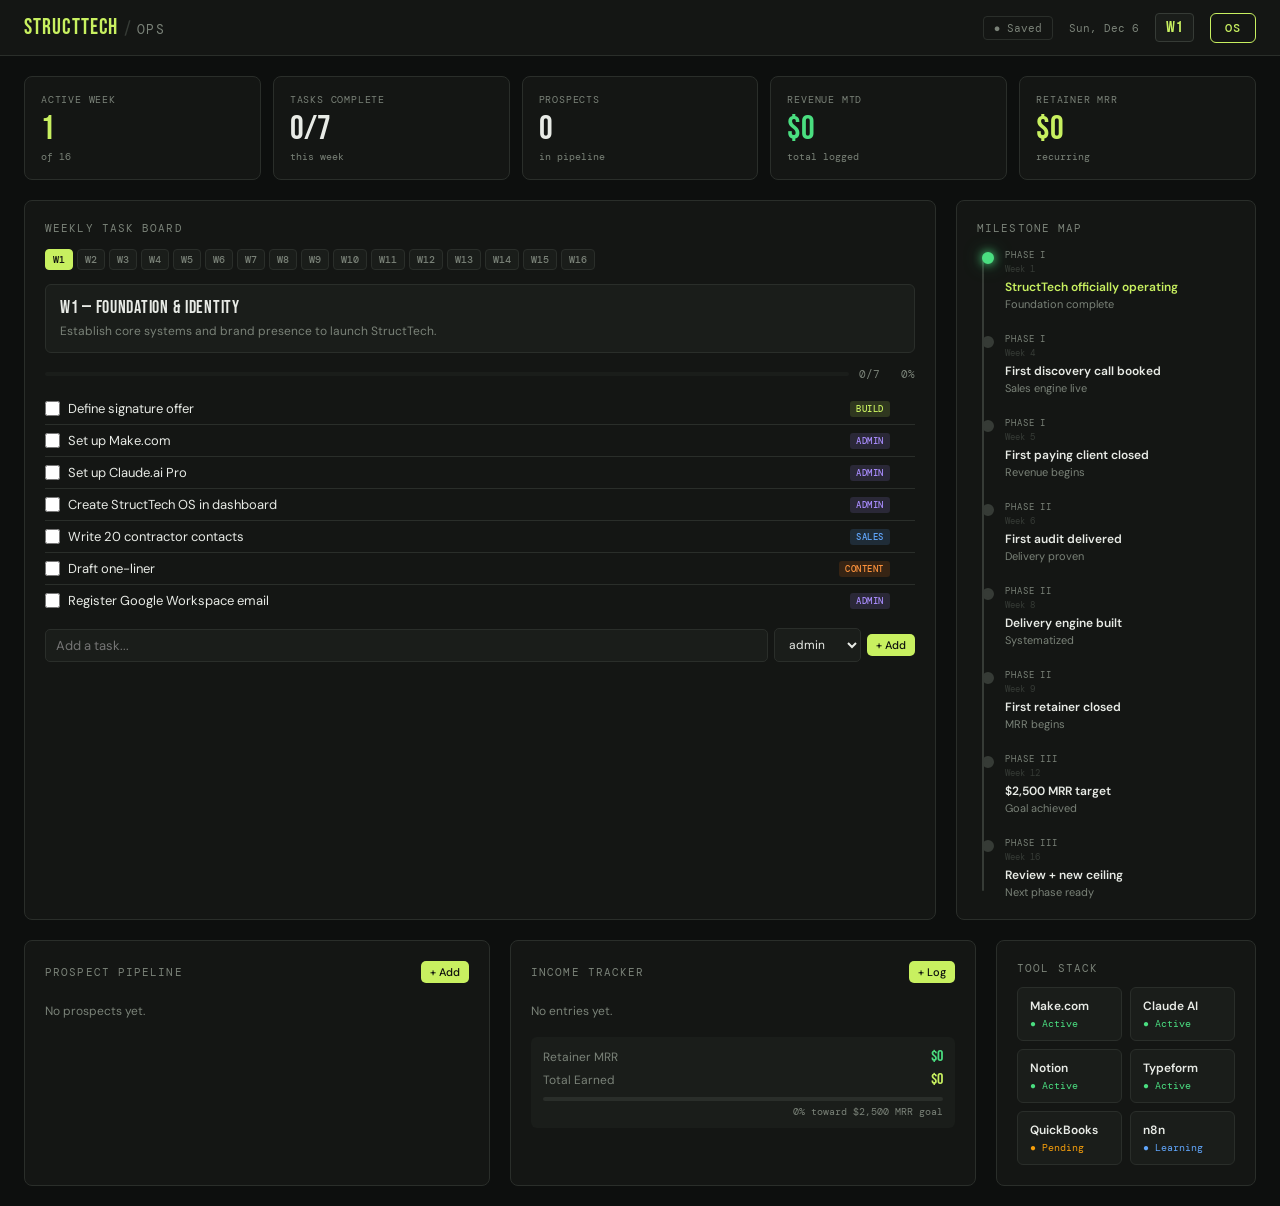
==== commit b1f399c3: "Update print statement from 'Hello' to 'Goodbye'" ====
--- a/index.html
+++ b/index.html
@@ -3,1244 +3,1404 @@
 <head>
 <meta charset="UTF-8">
 <meta name="viewport" content="width=device-width, initial-scale=1.0">
-<title>StructTech — Operations Dashboard</title>
-<link href="https://fonts.googleapis.com/css2?family=Bebas+Neue&family=DM+Sans:wght@300;400;500&family=DM+Mono:wght@400;500&display=swap" rel="stylesheet">
+<title>StructTech OPS Center</title>
+<link rel="preconnect" href="https://fonts.googleapis.com">
+<link rel="preconnect" href="https://fonts.gstatic.com" crossorigin>
+<link href="https://fonts.googleapis.com/css2?family=Bebas+Neue&family=DM+Mono:wght@400;500&family=DM+Sans:opsz,wght@9..40,400;9..40,500;9..40,600&display=swap" rel="stylesheet">
 <style>
 :root {
-  --bg:#0d0f0e; --surface:#141614; --surface2:#1a1d1a;
-  --border:#2a2e2a; --border2:#363b36;
-  --text:#e8ebe6; --muted:#7a8278;
-  --accent:#c8f060; --accent2:#4ade80;
-  --warn:#f59e0b; --danger:#f87171;
-  --blue:#60a5fa; --teal:#2dd4bf; --purple:#a78bfa;
-}
-*{box-sizing:border-box;margin:0;padding:0;}
-body{background:var(--bg);color:var(--text);font-family:'DM Sans',sans-serif;font-size:14px;line-height:1.6;min-height:100vh;overflow-x:hidden;}
-
-/* HEADER */
-header{border-bottom:1px solid var(--border);padding:0 32px;height:60px;display:flex;align-items:center;justify-content:space-between;position:sticky;top:0;background:var(--bg);z-index:200;}
-.logo{font-family:'Bebas Neue',sans-serif;font-size:22px;letter-spacing:2px;color:var(--accent);}
-.logo span{color:var(--muted);}
-.header-right{display:flex;align-items:center;gap:16px;font-size:12px;color:var(--muted);font-family:'DM Mono',monospace;}
-.week-badge{background:var(--surface2);border:1px solid var(--border2);padding:4px 12px;border-radius:20px;color:var(--accent);font-weight:500;}
-.menu-btn{background:transparent;border:1px solid var(--border2);border-radius:8px;padding:6px 14px;color:var(--muted);font-family:'DM Mono',monospace;font-size:11px;cursor:pointer;transition:all .15s;display:flex;align-items:center;gap:6px;}
-.menu-btn:hover{border-color:var(--accent);color:var(--accent);}
-.menu-btn svg{width:14px;height:14px;stroke:currentColor;fill:none;stroke-width:2;stroke-linecap:round;}
-
-/* SIDE PANEL */
-.panel-overlay{position:fixed;inset:0;background:rgba(0,0,0,0);z-index:300;pointer-events:none;transition:background .3s;}
-.panel-overlay.open{background:rgba(0,0,0,0.55);pointer-events:all;}
-.side-panel{position:fixed;top:0;right:-520px;width:520px;height:100vh;background:var(--surface);border-left:1px solid var(--border2);z-index:400;transition:right .3s cubic-bezier(.4,0,.2,1);display:flex;flex-direction:column;overflow:hidden;}
-.side-panel.open{right:0;}
-.panel-header{padding:20px 24px;border-bottom:1px solid var(--border);display:flex;align-items:center;justify-content:space-between;flex-shrink:0;}
-.panel-title{font-family:'Bebas Neue',sans-serif;font-size:20px;letter-spacing:2px;color:var(--accent);}
-.panel-close{background:transparent;border:none;color:var(--muted);cursor:pointer;font-size:20px;line-height:1;padding:4px 8px;border-radius:4px;}
-.panel-close:hover{color:var(--text);}
-.panel-tabs{display:flex;border-bottom:1px solid var(--border);flex-shrink:0;}
-.panel-tab{flex:1;padding:12px 8px;font-family:'DM Mono',monospace;font-size:11px;text-align:center;cursor:pointer;color:var(--muted);border-bottom:2px solid transparent;transition:all .15s;background:transparent;border-top:none;border-left:none;border-right:none;}
-.panel-tab.active{color:var(--accent);border-bottom-color:var(--accent);}
-.panel-tab:hover{color:var(--text);}
-.panel-body{flex:1;overflow-y:auto;padding:20px 24px;}
-
-/* PANEL SECTIONS */
-.section-title{font-family:'Bebas Neue',sans-serif;font-size:15px;letter-spacing:1.5px;color:var(--text);margin-bottom:14px;display:flex;align-items:center;justify-content:space-between;}
-.os-card{background:var(--surface2);border:1px solid var(--border);border-radius:10px;padding:16px;margin-bottom:12px;transition:border-color .15s;}
-.os-card:hover{border-color:var(--border2);}
-.os-card-title{font-size:13px;font-weight:500;color:var(--text);margin-bottom:4px;}
-.os-card-meta{font-size:11px;color:var(--muted);}
-.os-tag{display:inline-block;font-size:10px;padding:2px 8px;border-radius:20px;font-weight:500;margin-right:4px;margin-top:4px;}
-.tag-active{background:rgba(74,222,128,0.15);color:var(--accent2);}
-.tag-prospect{background:rgba(245,158,11,0.15);color:var(--warn);}
-.tag-done{background:rgba(122,130,120,0.15);color:var(--muted);}
-.tag-sop{background:rgba(96,160,250,0.15);color:var(--blue);}
-.tag-note{background:rgba(167,139,250,0.12);color:var(--purple);}
-
-/* NOTE EDITOR */
-.note-editor{width:100%;background:var(--surface2);border:1px solid var(--border);border-radius:8px;color:var(--text);font-family:'DM Sans',sans-serif;font-size:13px;padding:12px;resize:vertical;min-height:100px;outline:none;line-height:1.6;transition:border-color .15s;}
-.note-editor:focus{border-color:var(--accent);}
-
-/* SMALL BUTTON */
-.sm-btn{background:var(--accent);color:#0d0f0e;border:none;border-radius:6px;padding:6px 14px;font-family:'DM Sans',sans-serif;font-weight:500;font-size:12px;cursor:pointer;transition:opacity .15s;}
-.sm-btn:hover{opacity:.85;}
-.sm-btn.ghost{background:transparent;color:var(--muted);border:1px solid var(--border2);}
-.sm-btn.ghost:hover{color:var(--text);opacity:1;}
-.sm-btn.danger{background:transparent;color:var(--danger);border:1px solid rgba(248,113,113,0.3);}
-
-/* ADD INPUT */
-.add-input{background:var(--surface2);border:1px solid var(--border);border-radius:6px;padding:8px 12px;color:var(--text);font-family:'DM Sans',sans-serif;font-size:13px;outline:none;transition:border-color .15s;width:100%;}
-.add-input:focus{border-color:var(--accent);}
-.add-input::placeholder{color:var(--muted);}
-select.add-input option{background:var(--surface2);}
-
-/* MAIN LAYOUT */
-.main{padding:28px 32px;max-width:1400px;margin:0 auto;}
-.stats-row{display:grid;grid-template-columns:repeat(5,minmax(0,1fr));gap:12px;margin-bottom:28px;}
-.stat{background:var(--surface);border:1px solid var(--border);border-radius:10px;padding:18px 20px;position:relative;overflow:hidden;}
-.stat::before{content:'';position:absolute;top:0;left:0;right:0;height:2px;background:var(--accent-color,var(--border2));}
-.stat-label{font-size:11px;color:var(--muted);text-transform:uppercase;letter-spacing:1px;margin-bottom:8px;}
-.stat-value{font-family:'Bebas Neue',sans-serif;font-size:32px;letter-spacing:1px;color:var(--text);line-height:1;}
-.stat-sub{font-size:11px;color:var(--muted);margin-top:4px;}
-.stat-change{font-size:11px;margin-top:6px;}
-.stat-change.up{color:var(--accent2);}
-.stat-change.warn{color:var(--warn);}
-.grid-main{display:grid;grid-template-columns:1fr 340px;gap:20px;margin-bottom:20px;}
-.card{background:var(--surface);border:1px solid var(--border);border-radius:12px;overflow:hidden;}
-.card-header{padding:16px 20px;border-bottom:1px solid var(--border);display:flex;align-items:center;justify-content:space-between;}
-.card-title{font-family:'Bebas Neue',sans-serif;font-size:16px;letter-spacing:1.5px;color:var(--text);}
-.card-body{padding:20px;}
-.grid-bottom{display:grid;grid-template-columns:1fr 1fr 1fr;gap:20px;}
-
-/* WEEK NAV */
-.week-nav{display:flex;gap:6px;margin-bottom:20px;flex-wrap:wrap;}
-.week-btn{background:var(--surface2);border:1px solid var(--border);color:var(--muted);padding:6px 14px;border-radius:6px;cursor:pointer;font-family:'DM Mono',monospace;font-size:12px;transition:all .15s;}
-.week-btn:hover{border-color:var(--border2);color:var(--text);}
-.week-btn.active{background:var(--accent);color:#0d0f0e;border-color:var(--accent);font-weight:500;}
-.week-btn.completed{border-color:var(--accent2);color:var(--accent2);}
-
-/* FOCUS CARD */
-.focus-card{background:linear-gradient(135deg,rgba(200,240,96,0.06) 0%,transparent 60%);border:1px solid rgba(200,240,96,0.2);border-radius:10px;padding:16px;margin-bottom:16px;}
-.focus-label{font-size:10px;text-transform:uppercase;letter-spacing:1px;color:var(--accent);margin-bottom:6px;}
-.focus-title{font-family:'Bebas Neue',sans-serif;font-size:20px;letter-spacing:1px;line-height:1.2;}
-.focus-desc{font-size:12px;color:var(--muted);margin-top:6px;line-height:1.5;}
-
-/* WEEK SUMMARY */
-.week-summary{display:flex;gap:16px;align-items:center;padding:12px 16px;background:var(--surface2);border-radius:8px;margin-bottom:16px;font-size:12px;}
-.ws-num{font-family:'Bebas Neue',sans-serif;font-size:24px;color:var(--accent);line-height:1;}
-.ws-label{color:var(--muted);font-size:11px;}
-.ws-divider{width:1px;height:32px;background:var(--border);}
-.progress-bar{height:4px;background:var(--border);border-radius:2px;overflow:hidden;}
-.progress-fill{height:100%;border-radius:2px;background:var(--accent);transition:width .4s ease;}
-.progress-fill.warn{background:var(--warn);}
-.progress-label{display:flex;justify-content:space-between;font-size:11px;color:var(--muted);margin-bottom:6px;}
-
-/* TASKS */
-.task-list{display:flex;flex-direction:column;gap:8px;}
-.task{display:flex;align-items:flex-start;gap:12px;padding:12px 14px;background:var(--surface2);border:1px solid var(--border);border-radius:8px;transition:border-color .15s;position:relative;}
-.task:hover{border-color:var(--border2);}
-.task.done{opacity:.5;}
-.task.done .task-title{text-decoration:line-through;color:var(--muted);}
-.task.editing{border-color:var(--accent);opacity:1;}
-.task-check{width:18px;height:18px;border:1.5px solid var(--border2);border-radius:4px;flex-shrink:0;margin-top:3px;display:flex;align-items:center;justify-content:center;transition:all .15s;cursor:pointer;}
-.task.done .task-check{background:var(--accent2);border-color:var(--accent2);}
-.task-check svg{display:none;}
-.task.done .task-check svg{display:block;}
-.task-content{flex:1;min-width:0;}
-.task-title{font-size:13px;font-weight:500;color:var(--text);cursor:pointer;}
-.task-meta{font-size:11px;color:var(--muted);margin-top:2px;}
-.task-edit-input{width:100%;background:transparent;border:none;border-bottom:1px solid var(--accent);color:var(--text);font-family:'DM Sans',sans-serif;font-size:13px;font-weight:500;outline:none;padding:2px 0;margin-bottom:4px;}
-.task-actions{display:flex;gap:6px;margin-top:8px;flex-wrap:wrap;}
-.task-tag{font-size:10px;padding:2px 8px;border-radius:20px;font-weight:500;white-space:nowrap;flex-shrink:0;margin-top:3px;}
-.tag-build{background:rgba(96,160,250,0.15);color:var(--blue);}
-.tag-sales{background:rgba(200,240,96,0.15);color:var(--accent);}
-.tag-learn{background:rgba(45,212,191,0.15);color:var(--teal);}
-.tag-admin{background:rgba(245,158,11,0.15);color:var(--warn);}
-.tag-content{background:rgba(167,139,250,0.12);color:var(--purple);}
-.task-edit-btn{background:transparent;border:none;color:transparent;cursor:pointer;font-size:14px;padding:2px 6px;border-radius:4px;flex-shrink:0;margin-top:1px;line-height:1;transition:color .15s;}
-.task:hover .task-edit-btn{color:var(--muted);}
-.task-edit-btn:hover{color:var(--accent) !important;}
-
-/* ADD ROW */
-.add-row{display:flex;gap:8px;margin-top:12px;}
-.add-row .add-input{flex:1;}
-.add-btn{background:var(--accent);color:#0d0f0e;border:none;border-radius:6px;padding:8px 16px;font-family:'DM Sans',sans-serif;font-weight:500;font-size:13px;cursor:pointer;transition:opacity .15s;white-space:nowrap;}
-.add-btn:hover{opacity:.85;}
-
-/* MILESTONES */
-.milestone-list{display:flex;flex-direction:column;}
-.milestone{display:flex;gap:14px;padding:12px 0;border-bottom:1px solid var(--border);}
-.milestone:last-child{border-bottom:none;}
-.m-dot-wrap{display:flex;flex-direction:column;align-items:center;flex-shrink:0;}
-.m-dot{width:10px;height:10px;border-radius:50%;border:2px solid var(--border2);background:var(--surface);flex-shrink:0;margin-top:4px;}
-.m-dot.active{background:var(--accent);border-color:var(--accent);box-shadow:0 0 8px rgba(200,240,96,.4);}
-.m-dot.done{background:var(--accent2);border-color:var(--accent2);}
-.m-line{width:1px;flex:1;background:var(--border);margin:4px 0;min-height:20px;}
-.m-content{flex:1;min-width:0;padding-bottom:4px;}
-.m-title{font-size:13px;font-weight:500;color:var(--text);}
-.m-title.active{color:var(--accent);}
-.m-sub{font-size:11px;color:var(--muted);margin-top:2px;}
-.m-week{font-family:'DM Mono',monospace;font-size:10px;color:var(--muted);}
-
-/* PIPELINE */
-.pipeline-item{display:flex;align-items:center;justify-content:space-between;padding:10px 0;border-bottom:1px solid var(--border);}
-.pipeline-item:last-child{border-bottom:none;}
-.p-name{font-size:13px;font-weight:500;}
-.p-status{font-size:11px;color:var(--muted);}
-.p-stage{font-size:10px;padding:3px 10px;border-radius:20px;white-space:nowrap;cursor:pointer;}
-.stage-cold{background:rgba(122,130,120,.15);color:var(--muted);}
-.stage-warm{background:rgba(245,158,11,.15);color:var(--warn);}
-.stage-hot{background:rgba(200,240,96,.15);color:var(--accent);}
-.stage-won{background:rgba(74,222,128,.15);color:var(--accent2);}
-
-/* INCOME */
-.income-row{display:flex;align-items:center;justify-content:space-between;padding:8px 0;border-bottom:1px solid var(--border);font-size:13px;}
-.income-row:last-child{border-bottom:none;}
-.income-amount{font-family:'DM Mono',monospace;font-weight:500;}
-
-/* TOOL GRID */
-.tool-grid{display:grid;grid-template-columns:1fr 1fr;gap:8px;}
-.tool-item{background:var(--surface2);border:1px solid var(--border);border-radius:8px;padding:10px 12px;font-size:12px;}
-.tool-name{font-weight:500;color:var(--text);}
-.tool-status{font-size:10px;margin-top:2px;}
-.tool-status.active{color:var(--accent2);}
-.tool-status.learn{color:var(--warn);}
-.tool-status.next{color:var(--muted);}
-
-/* SCROLLBAR */
-::-webkit-scrollbar{width:6px;}
-::-webkit-scrollbar-track{background:var(--surface);}
-::-webkit-scrollbar-thumb{background:var(--border2);border-radius:3px;}
-
-/* DIVIDER */
-.divider{border:none;border-top:1px solid var(--border);margin:16px 0;}
-
-@media(max-width:1100px){.grid-main{grid-template-columns:1fr;}.grid-bottom{grid-template-columns:1fr 1fr;}.stats-row{grid-template-columns:repeat(3,1fr);}}
-@media(max-width:700px){.main{padding:16px;}header{padding:0 16px;}.stats-row{grid-template-columns:1fr 1fr;}.grid-bottom{grid-template-columns:1fr;}.side-panel{width:100%;right:-100%;}}
+  --bg: #0d0f0e;
+  --surface: #141614;
+  --surface2: #1a1d1a;
+  --border: #2a2e2a;
+  --border2: #363b36;
+  --text: #e8ebe6;
+  --muted: #7a8278;
+  --accent: #c8f060;
+  --accent2: #4ade80;
+  --warn: #f59e0b;
+  --danger: #f87171;
+  --blue: #60a5fa;
+  --teal: #2dd4bf;
+  --purple: #a78bfa;
+}
+*, *::before, *::after { box-sizing: border-box; margin: 0; padding: 0; }
+html { font-size: 14px; }
+body { background: var(--bg); color: var(--text); font-family: 'DM Sans', sans-serif; min-height: 100vh; }
+
+/* ── Scrollbar ── */
+::-webkit-scrollbar { width: 6px; height: 6px; }
+::-webkit-scrollbar-track { background: var(--bg); }
+::-webkit-scrollbar-thumb { background: var(--border2); border-radius: 3px; }
+
+/* ── Utilities ── */
+.hidden { display: none !important; }
+.flex { display: flex; }
+.flex-1 { flex: 1; }
+.gap-8 { gap: 8px; }
+.gap-12 { gap: 12px; }
+.mt-8 { margin-top: 8px; }
+.mt-12 { margin-top: 12px; }
+.mt-16 { margin-top: 16px; }
+
+/* ── Header ── */
+header {
+  position: sticky; top: 0; z-index: 100;
+  background: var(--surface);
+  border-bottom: 1px solid var(--border);
+  height: 56px;
+  display: flex; align-items: center;
+  padding: 0 24px; gap: 16px;
+}
+.header-logo { display: flex; align-items: baseline; gap: 6px; margin-right: auto; }
+.logo-main { font-family: 'Bebas Neue', cursive; font-size: 22px; color: var(--accent); letter-spacing: 0.05em; }
+.logo-div { color: var(--border2); font-size: 18px; }
+.logo-ops { font-family: 'DM Mono', monospace; font-size: 13px; color: var(--muted); letter-spacing: 0.1em; }
+.sync-status { font-family: 'DM Mono', monospace; font-size: 11px; padding: 4px 10px; border-radius: 4px; border: 1px solid var(--border); }
+.sync-loading { color: var(--warn); border-color: rgba(245,158,11,0.3); background: rgba(245,158,11,0.07); }
+.sync-saving { color: var(--blue); border-color: rgba(96,165,250,0.3); background: rgba(96,165,250,0.07); }
+.sync-saved { color: var(--muted); border-color: var(--border); background: transparent; }
+.sync-failed { color: var(--danger); border-color: rgba(248,113,113,0.3); background: rgba(248,113,113,0.07); }
+.header-date { font-family: 'DM Mono', monospace; font-size: 11px; color: var(--muted); }
+.week-badge { font-family: 'Bebas Neue', cursive; font-size: 16px; background: var(--surface2); border: 1px solid var(--border2); padding: 4px 10px; border-radius: 4px; color: var(--accent); letter-spacing: 0.05em; }
+.os-btn { font-family: 'DM Mono', monospace; font-size: 12px; font-weight: 500; padding: 6px 14px; border-radius: 6px; border: 1px solid var(--accent); background: transparent; color: var(--accent); cursor: pointer; letter-spacing: 0.08em; transition: background 0.15s; }
+.os-btn:hover { background: rgba(200,240,96,0.1); }
+
+/* ── Main layout ── */
+main { max-width: 1440px; margin: 0 auto; padding: 20px 24px; }
+.stats-row { display: grid; grid-template-columns: repeat(5, 1fr); gap: 12px; margin-bottom: 20px; }
+.main-grid { display: grid; grid-template-columns: 1fr 300px; gap: 20px; margin-bottom: 20px; }
+.bottom-grid { display: grid; grid-template-columns: 1fr 1fr 260px; gap: 20px; }
+
+/* ── Cards ── */
+.card { background: var(--surface); border: 1px solid var(--border); border-radius: 8px; padding: 20px; }
+.card-title { font-family: 'DM Mono', monospace; font-size: 11px; text-transform: uppercase; letter-spacing: 0.1em; color: var(--muted); margin-bottom: 14px; }
+
+/* ── Stat cards ── */
+.stat-card { background: var(--surface); border: 1px solid var(--border); border-radius: 8px; padding: 16px; }
+.stat-label { font-family: 'DM Mono', monospace; font-size: 10px; text-transform: uppercase; letter-spacing: 0.08em; color: var(--muted); margin-bottom: 6px; }
+.stat-value { font-family: 'Bebas Neue', cursive; font-size: 34px; color: var(--text); line-height: 1; }
+.stat-value.accent { color: var(--accent); }
+.stat-value.green { color: var(--accent2); }
+.stat-sub { font-family: 'DM Mono', monospace; font-size: 10px; color: var(--muted); margin-top: 4px; }
+
+/* ── Week nav ── */
+.week-nav { display: flex; flex-wrap: wrap; gap: 4px; margin-bottom: 14px; }
+.week-btn {
+  font-family: 'DM Mono', monospace; font-size: 10px; font-weight: 500;
+  padding: 3px 7px; border-radius: 4px; border: 1px solid var(--border);
+  background: var(--surface2); color: var(--muted); cursor: pointer; transition: all 0.15s;
+}
+.week-btn:hover { border-color: var(--border2); color: var(--text); }
+.week-btn.active { background: var(--accent); color: #0d0f0e; border-color: var(--accent); }
+.week-btn.done { background: rgba(74,222,128,0.12); color: var(--accent2); border-color: rgba(74,222,128,0.3); }
+.week-btn.active.done { background: var(--accent2); color: #0d0f0e; border-color: var(--accent2); }
+
+/* ── Week focus ── */
+.week-focus { background: var(--surface2); border: 1px solid var(--border); border-radius: 6px; padding: 12px 14px; margin-bottom: 14px; }
+.week-focus-title { font-family: 'Bebas Neue', cursive; font-size: 18px; color: var(--text); letter-spacing: 0.04em; margin-bottom: 4px; }
+.week-focus-desc { font-size: 12px; color: var(--muted); line-height: 1.5; }
+
+/* ── Progress bar ── */
+.progress-row { display: flex; align-items: center; gap: 10px; margin-bottom: 12px; }
+.progress-bar { flex: 1; height: 4px; background: var(--surface2); border-radius: 2px; overflow: hidden; }
+.progress-fill { height: 100%; background: var(--accent); border-radius: 2px; transition: width 0.3s; }
+.progress-label { font-family: 'DM Mono', monospace; font-size: 11px; color: var(--muted); white-space: nowrap; }
+
+/* ── Task items ── */
+.task-list { list-style: none; }
+.task-item { display: flex; align-items: center; gap: 8px; padding: 7px 0; border-bottom: 1px solid var(--border); }
+.task-item:last-child { border-bottom: none; }
+.task-check { accent-color: var(--accent2); width: 15px; height: 15px; cursor: pointer; flex-shrink: 0; }
+.task-text { flex: 1; font-size: 13px; cursor: pointer; user-select: none; transition: color 0.15s; }
+.task-text:hover { color: var(--accent); }
+.task-text.done { text-decoration: line-through; color: var(--muted); }
+.task-text.done:hover { color: var(--muted); }
+.pencil-btn { opacity: 0; background: none; border: none; color: var(--muted); cursor: pointer; font-size: 11px; padding: 2px 4px; border-radius: 3px; transition: opacity 0.2s, color 0.15s; flex-shrink: 0; }
+.task-item:hover .pencil-btn { opacity: 1; }
+.pencil-btn:hover { color: var(--accent); }
+
+/* ── Task edit row ── */
+.task-edit-row { display: flex; align-items: center; gap: 6px; padding: 6px 0; border-bottom: 1px solid var(--border); flex-wrap: wrap; }
+.task-edit-input { flex: 1; min-width: 120px; background: var(--surface2); border: 1px solid var(--accent); color: var(--text); border-radius: 5px; padding: 5px 8px; font-family: 'DM Sans', sans-serif; font-size: 13px; outline: none; }
+.task-edit-select { background: var(--surface2); border: 1px solid var(--border); color: var(--text); border-radius: 5px; padding: 5px 8px; font-family: 'DM Sans', sans-serif; font-size: 12px; outline: none; cursor: pointer; }
+
+/* ── Add task row ── */
+.add-task-row { display: flex; gap: 6px; margin-top: 12px; align-items: center; }
+.add-task-input { flex: 1; background: var(--surface2); border: 1px solid var(--border); color: var(--text); border-radius: 5px; padding: 7px 10px; font-family: 'DM Sans', sans-serif; font-size: 13px; outline: none; }
+.add-task-input:focus { border-color: var(--accent); }
+.add-task-select { background: var(--surface2); border: 1px solid var(--border); color: var(--text); border-radius: 5px; padding: 7px 10px; font-family: 'DM Sans', sans-serif; font-size: 12px; outline: none; cursor: pointer; }
+
+/* ── Badges ── */
+.badge { font-family: 'DM Mono', monospace; font-size: 9px; font-weight: 500; padding: 2px 6px; border-radius: 3px; text-transform: uppercase; letter-spacing: 0.06em; white-space: nowrap; flex-shrink: 0; }
+.tag-admin { background: rgba(167,139,250,0.15); color: var(--purple); }
+.tag-sales { background: rgba(96,165,250,0.15); color: var(--blue); }
+.tag-build { background: rgba(200,240,96,0.15); color: var(--accent); }
+.tag-learn { background: rgba(45,212,191,0.15); color: var(--teal); }
+.tag-content { background: rgba(249,115,22,0.15); color: #fb923c; }
+.stage-cold { background: var(--surface2); color: var(--muted); cursor: pointer; border: 1px solid var(--border); }
+.stage-warm { background: rgba(245,158,11,0.12); color: var(--warn); cursor: pointer; border: 1px solid rgba(245,158,11,0.25); }
+.stage-hot { background: rgba(248,113,113,0.12); color: var(--danger); cursor: pointer; border: 1px solid rgba(248,113,113,0.25); }
+.stage-won { background: rgba(74,222,128,0.12); color: var(--accent2); cursor: pointer; border: 1px solid rgba(74,222,128,0.25); }
+.status-prospect { background: rgba(96,165,250,0.12); color: var(--blue); }
+.status-active { background: rgba(74,222,128,0.12); color: var(--accent2); }
+.status-completed { background: rgba(167,139,250,0.12); color: var(--purple); }
+
+/* ── Milestone map ── */
+.milestone-card { overflow-y: auto; }
+.milestone-map-inner { position: relative; padding-left: 28px; }
+.milestone-track { position: absolute; left: 5px; top: 8px; bottom: 8px; width: 2px; background: var(--border2); border-radius: 1px; }
+.milestone-item { position: relative; padding-bottom: 22px; }
+.milestone-item:last-child { padding-bottom: 0; }
+.milestone-dot { position: absolute; left: -23px; top: 3px; width: 12px; height: 12px; border-radius: 50%; background: var(--border2); border: 2px solid var(--border2); transition: all 0.3s; }
+.milestone-dot.passed { background: var(--accent2); border-color: var(--accent2); }
+.milestone-dot.current { background: var(--accent2); border-color: var(--accent2); box-shadow: 0 0 10px var(--accent2), 0 0 20px rgba(74,222,128,0.4); }
+.milestone-phase { font-family: 'DM Mono', monospace; font-size: 9px; text-transform: uppercase; letter-spacing: 0.1em; color: var(--muted); margin-bottom: 2px; }
+.milestone-week { font-family: 'DM Mono', monospace; font-size: 9px; color: var(--border2); margin-bottom: 4px; }
+.milestone-title { font-size: 12px; font-weight: 600; color: var(--text); margin-bottom: 2px; }
+.milestone-title.passed { color: var(--accent2); }
+.milestone-title.current { color: var(--accent); }
+.milestone-sub { font-size: 11px; color: var(--muted); }
+
+/* ── Buttons ── */
+.btn { padding: 7px 13px; border-radius: 5px; border: none; cursor: pointer; font-family: 'DM Sans', sans-serif; font-size: 12px; font-weight: 500; transition: all 0.15s; }
+.btn-primary { background: var(--accent); color: #0d0f0e; }
+.btn-primary:hover { background: #d4f570; }
+.btn-secondary { background: var(--surface2); color: var(--text); border: 1px solid var(--border); }
+.btn-secondary:hover { border-color: var(--border2); }
+.btn-ghost { background: transparent; color: var(--muted); border: 1px solid var(--border); }
+.btn-ghost:hover { color: var(--text); border-color: var(--border2); }
+.btn-danger { background: rgba(248,113,113,0.12); color: var(--danger); border: 1px solid rgba(248,113,113,0.25); }
+.btn-danger:hover { background: rgba(248,113,113,0.2); }
+.btn-sm { padding: 4px 9px; font-size: 11px; }
+.btn-xs { padding: 2px 7px; font-size: 10px; }
+
+/* ── Panel header/section ── */
+.section-header { display: flex; align-items: center; justify-content: space-between; margin-bottom: 12px; }
+.section-title { font-family: 'DM Mono', monospace; font-size: 11px; text-transform: uppercase; letter-spacing: 0.1em; color: var(--muted); }
+
+/* ── Prospects ── */
+.prospect-item { display: flex; align-items: center; gap: 8px; padding: 8px 0; border-bottom: 1px solid var(--border); }
+.prospect-item:last-child { border-bottom: none; }
+.prospect-name { flex: 1; font-size: 13px; font-weight: 500; }
+.prospect-trade { font-size: 11px; color: var(--muted); }
+.prospect-del { background: none; border: none; color: var(--border2); cursor: pointer; font-size: 14px; padding: 2px 4px; transition: color 0.15s; }
+.prospect-del:hover { color: var(--danger); }
+
+/* ── Inline add forms ── */
+.inline-form { background: var(--surface2); border: 1px solid var(--border); border-radius: 6px; padding: 12px; margin-bottom: 12px; display: flex; flex-direction: column; gap: 8px; }
+.inline-form-row { display: flex; gap: 8px; }
+.form-input { background: var(--bg); border: 1px solid var(--border); color: var(--text); border-radius: 5px; padding: 7px 10px; font-family: 'DM Sans', sans-serif; font-size: 13px; outline: none; width: 100%; }
+.form-input:focus { border-color: var(--accent); }
+.form-select { background: var(--bg); border: 1px solid var(--border); color: var(--text); border-radius: 5px; padding: 7px 10px; font-family: 'DM Sans', sans-serif; font-size: 12px; outline: none; cursor: pointer; width: 100%; }
+.form-select:focus { border-color: var(--accent); }
+.form-textarea { background: var(--bg); border: 1px solid var(--border); color: var(--text); border-radius: 5px; padding: 7px 10px; font-family: 'DM Sans', sans-serif; font-size: 13px; outline: none; width: 100%; resize: vertical; min-height: 70px; }
+.form-textarea:focus { border-color: var(--accent); }
+
+/* ── Income entries ── */
+.income-item { display: flex; align-items: center; gap: 8px; padding: 7px 0; border-bottom: 1px solid var(--border); }
+.income-item:last-child { border-bottom: none; }
+.income-label { flex: 1; font-size: 13px; }
+.income-type-tag { font-family: 'DM Mono', monospace; font-size: 9px; padding: 2px 5px; border-radius: 3px; background: var(--surface2); color: var(--muted); white-space: nowrap; }
+.income-date { font-family: 'DM Mono', monospace; font-size: 10px; color: var(--muted); white-space: nowrap; }
+.income-amount { font-family: 'Bebas Neue', cursive; font-size: 15px; white-space: nowrap; }
+.income-audit { color: var(--accent); }
+.income-retainer { color: var(--accent2); }
+.income-contracting { color: var(--blue); }
+.income-other { color: var(--muted); }
+.income-del { background: none; border: none; color: var(--border2); cursor: pointer; font-size: 14px; padding: 2px 4px; transition: color 0.15s; }
+.income-del:hover { color: var(--danger); }
+.income-summary { background: var(--surface2); border-radius: 6px; padding: 10px 12px; margin-top: 10px; }
+.income-summary-row { display: flex; justify-content: space-between; align-items: center; font-size: 12px; margin-bottom: 4px; }
+.income-summary-label { color: var(--muted); }
+.income-summary-val { font-family: 'Bebas Neue', cursive; font-size: 16px; }
+.income-mrr-val { color: var(--accent2); }
+.income-total-val { color: var(--accent); }
+.income-target-bar { height: 4px; background: var(--border); border-radius: 2px; overflow: hidden; margin-top: 8px; }
+.income-target-fill { height: 100%; background: linear-gradient(90deg, var(--accent2), var(--accent)); border-radius: 2px; transition: width 0.3s; }
+.income-target-label { font-family: 'DM Mono', monospace; font-size: 10px; color: var(--muted); margin-top: 4px; text-align: right; }
+
+/* ── Tools ── */
+.tools-grid { display: grid; grid-template-columns: 1fr 1fr; gap: 8px; }
+.tool-card { background: var(--surface2); border: 1px solid var(--border); border-radius: 6px; padding: 10px 12px; }
+.tool-name { font-size: 12px; font-weight: 600; margin-bottom: 3px; }
+.tool-status { font-family: 'DM Mono', monospace; font-size: 10px; }
+.tool-active { color: var(--accent2); }
+.tool-pending { color: var(--warn); }
+.tool-learning { color: var(--blue); }
+
+/* ── OS Overlay + Panel ── */
+#os-overlay { display: none; position: fixed; inset: 0; background: rgba(0,0,0,0.55); z-index: 200; }
+#os-overlay.open { display: block; }
+#os-panel {
+  position: fixed; right: 0; top: 0; bottom: 0; width: 440px;
+  background: var(--surface); border-left: 1px solid var(--border);
+  z-index: 201; display: flex; flex-direction: column;
+  transform: translateX(100%); transition: transform 0.28s ease; overflow: hidden;
+}
+#os-panel.open { transform: translateX(0); }
+.panel-header { display: flex; align-items: center; justify-content: space-between; padding: 16px 20px; border-bottom: 1px solid var(--border); flex-shrink: 0; }
+.panel-title { font-family: 'Bebas Neue', cursive; font-size: 20px; color: var(--accent); letter-spacing: 0.06em; }
+.panel-close { background: none; border: none; color: var(--muted); cursor: pointer; font-size: 22px; line-height: 1; padding: 2px 6px; border-radius: 4px; transition: color 0.15s; }
+.panel-close:hover { color: var(--text); }
+.panel-tabs { display: flex; border-bottom: 1px solid var(--border); flex-shrink: 0; }
+.panel-tab { flex: 1; padding: 10px; background: none; border: none; color: var(--muted); font-family: 'DM Mono', monospace; font-size: 11px; text-transform: uppercase; letter-spacing: 0.06em; cursor: pointer; border-bottom: 2px solid transparent; transition: all 0.15s; }
+.panel-tab:hover { color: var(--text); }
+.panel-tab.active { color: var(--accent); border-bottom-color: var(--accent); }
+#panel-body { flex: 1; overflow-y: auto; padding: 20px; }
+
+/* ── OS Panel content ── */
+.os-stat-grid { display: grid; grid-template-columns: 1fr 1fr; gap: 10px; margin-bottom: 18px; }
+.os-stat-card { background: var(--surface2); border: 1px solid var(--border); border-radius: 6px; padding: 12px; }
+.os-stat-label { font-family: 'DM Mono', monospace; font-size: 9px; text-transform: uppercase; letter-spacing: 0.08em; color: var(--muted); margin-bottom: 4px; }
+.os-stat-val { font-family: 'Bebas Neue', cursive; font-size: 26px; color: var(--text); }
+.os-section { margin-bottom: 20px; }
+.os-section-title { font-family: 'DM Mono', monospace; font-size: 10px; text-transform: uppercase; letter-spacing: 0.1em; color: var(--muted); margin-bottom: 10px; padding-bottom: 6px; border-bottom: 1px solid var(--border); }
+.quick-link { display: inline-flex; align-items: center; gap: 5px; font-size: 12px; color: var(--blue); text-decoration: none; padding: 5px 10px; border-radius: 5px; border: 1px solid rgba(96,165,250,0.2); background: rgba(96,165,250,0.05); transition: all 0.15s; margin-right: 6px; margin-bottom: 6px; }
+.quick-link:hover { background: rgba(96,165,250,0.12); border-color: rgba(96,165,250,0.4); }
+.sql-box { background: var(--bg); border: 1px solid var(--border); border-radius: 5px; padding: 10px; font-family: 'DM Mono', monospace; font-size: 10px; color: var(--muted); line-height: 1.6; }
+
+/* ── Client cards ── */
+.client-card { background: var(--surface2); border: 1px solid var(--border); border-radius: 6px; padding: 12px; margin-bottom: 8px; }
+.client-card-header { display: flex; align-items: flex-start; gap: 8px; margin-bottom: 6px; }
+.client-name { font-size: 13px; font-weight: 600; flex: 1; }
+.client-meta { display: flex; gap: 6px; flex-wrap: wrap; margin-bottom: 8px; }
+.client-detail { font-family: 'DM Mono', monospace; font-size: 10px; color: var(--muted); }
+.client-actions { display: flex; gap: 6px; }
+
+/* ── SOP cards ── */
+.sop-card { background: var(--surface2); border: 1px solid var(--border); border-radius: 6px; padding: 12px; margin-bottom: 8px; }
+.sop-card-header { display: flex; align-items: center; gap: 8px; margin-bottom: 8px; }
+.sop-title-input { flex: 1; background: transparent; border: none; border-bottom: 1px solid var(--border); color: var(--text); font-family: 'DM Sans', sans-serif; font-size: 13px; font-weight: 600; padding: 3px 4px; outline: none; transition: border-color 0.15s; }
+.sop-title-input:focus { border-bottom-color: var(--accent); }
+.sop-body-textarea { width: 100%; background: var(--bg); border: 1px solid var(--border); color: var(--text); border-radius: 4px; padding: 8px; font-family: 'DM Mono', monospace; font-size: 11px; line-height: 1.6; resize: vertical; min-height: 80px; outline: none; transition: border-color 0.15s; }
+.sop-body-textarea:focus { border-color: var(--accent); }
+.sop-status-select { background: var(--surface2); border: 1px solid var(--border); color: var(--text); border-radius: 4px; padding: 3px 7px; font-family: 'DM Mono', monospace; font-size: 10px; outline: none; cursor: pointer; }
+
+/* ── Note cards ── */
+.note-card { background: var(--surface2); border: 1px solid var(--border); border-radius: 6px; padding: 12px; margin-bottom: 8px; transition: border-color 0.2s; }
+.note-card.pinned { border-color: rgba(200,240,96,0.35); background: rgba(200,240,96,0.03); }
+.note-card-header { display: flex; align-items: center; gap: 8px; margin-bottom: 8px; }
+.note-title-input { flex: 1; background: transparent; border: none; border-bottom: 1px solid var(--border); color: var(--text); font-family: 'DM Sans', sans-serif; font-size: 13px; font-weight: 600; padding: 3px 4px; outline: none; transition: border-color 0.15s; }
+.note-title-input:focus { border-bottom-color: var(--accent); }
+.note-body-textarea { width: 100%; background: var(--bg); border: 1px solid var(--border); color: var(--text); border-radius: 4px; padding: 8px; font-family: 'DM Sans', sans-serif; font-size: 12px; line-height: 1.6; resize: vertical; min-height: 70px; outline: none; transition: border-color 0.15s; }
+.note-body-textarea:focus { border-color: var(--accent); }
+.pin-btn { background: none; border: none; cursor: pointer; font-size: 13px; padding: 2px 5px; border-radius: 3px; transition: opacity 0.15s; }
+.pin-btn.pinned { opacity: 1; }
+.pin-btn.unpinned { opacity: 0.3; }
+.pin-btn:hover { opacity: 1; }
+
+/* ── Workspace client tracker ── */
+.ws-client-row { display: flex; align-items: center; gap: 8px; padding: 7px 0; border-bottom: 1px solid var(--border); font-size: 12px; cursor: pointer; transition: color 0.15s; }
+.ws-client-row:hover { color: var(--accent); }
+.ws-client-row:last-child { border-bottom: none; }
+.ws-client-name { flex: 1; font-weight: 500; }
 </style>
 </head>
 <body>
 
-<header>
-  <div class="logo">StructTech <span>/ OPS</span></div>
-  <div class="header-right">
-    <span id="sync-status" style="font-size:11px;color:var(--muted);font-family:'DM Mono',monospace;">Loading...</span>
-    <span id="date-display"></span>
-    <span class="week-badge" id="current-week-badge">Week 1</span>
-    <button class="menu-btn" onclick="togglePanel()">
-      <svg viewBox="0 0 24 24"><line x1="3" y1="6" x2="21" y2="6"/><line x1="3" y1="12" x2="21" y2="12"/><line x1="3" y1="18" x2="21" y2="18"/></svg>
-      OS
-    </button>
-  </div>
-</header>
-
-<!-- SIDE PANEL OVERLAY -->
-<div class="panel-overlay" id="panel-overlay" onclick="togglePanel()"></div>
-
-<!-- SIDE PANEL -->
-<div class="side-panel" id="side-panel">
+<div id="os-overlay" onclick="closeOS()"></div>
+
+<aside id="os-panel">
   <div class="panel-header">
     <span class="panel-title">StructTech OS</span>
-    <button class="panel-close" onclick="togglePanel()">&times;</button>
+    <button class="panel-close" onclick="closeOS()">×</button>
   </div>
   <div class="panel-tabs">
-    <button class="panel-tab active" onclick="switchTab('workspace',this)">Workspace</button>
-    <button class="panel-tab" onclick="switchTab('clients',this)">Clients</button>
-    <button class="panel-tab" onclick="switchTab('sops',this)">SOPs</button>
-    <button class="panel-tab" onclick="switchTab('notes',this)">Notes</button>
+    <button id="ptab-workspace" class="panel-tab active" onclick="switchOSTab('workspace')">Workspace</button>
+    <button id="ptab-clients" class="panel-tab" onclick="switchOSTab('clients')">Clients</button>
+    <button id="ptab-sops" class="panel-tab" onclick="switchOSTab('sops')">SOPs</button>
+    <button id="ptab-notes" class="panel-tab" onclick="switchOSTab('notes')">Notes</button>
   </div>
-  <div class="panel-body" id="panel-body"></div>
-</div>
-
-<div class="main">
-  <!-- STATS ROW -->
-  <div class="stats-row">
-    <div class="stat" style="--accent-color:var(--accent);">
-      <div class="stat-label">Active week</div>
-      <div class="stat-value" id="stat-week">1</div>
-      <div class="stat-sub">of 16 planned</div>
-    </div>
-    <div class="stat" style="--accent-color:var(--teal);">
-      <div class="stat-label">Tasks complete</div>
-      <div class="stat-value" id="stat-done">0</div>
-      <div class="stat-sub" id="stat-done-sub">this week</div>
-    </div>
-    <div class="stat" style="--accent-color:var(--blue);">
-      <div class="stat-label">Prospects</div>
-      <div class="stat-value" id="stat-prospects">0</div>
-      <div class="stat-sub">in pipeline</div>
-    </div>
-    <div class="stat" style="--accent-color:var(--warn);">
-      <div class="stat-label">Revenue MTD</div>
-      <div class="stat-value" id="stat-revenue">$0</div>
-      <div class="stat-sub">Target: $2,500 by W6</div>
-    </div>
-    <div class="stat" style="--accent-color:var(--accent2);">
-      <div class="stat-label">Retainer MRR</div>
-      <div class="stat-value" id="stat-mrr">$0</div>
-      <div class="stat-sub">Target: $2,500 by W12</div>
-    </div>
+  <div id="panel-body"></div>
+</aside>
+
+<header>
+  <div class="header-logo">
+    <span class="logo-main">STRUCTTECH</span>
+    <span class="logo-div">/</span>
+    <span class="logo-ops">OPS</span>
   </div>
-
-  <!-- MAIN GRID -->
-  <div class="grid-main">
-    <div class="card">
-      <div class="card-header">
-        <div class="card-title">Weekly task board</div>
-        <div style="font-size:11px;color:var(--muted);">Click title to edit &middot; checkbox to complete</div>
-      </div>
-      <div class="card-body">
-        <div class="week-nav" id="week-nav"></div>
-        <div class="focus-card">
-          <div class="focus-label">This week's mission</div>
-          <div class="focus-title" id="focus-title"></div>
-          <div class="focus-desc" id="focus-desc"></div>
-        </div>
-        <div class="week-summary">
-          <div><div class="ws-num" id="ws-done">0</div><div class="ws-label">done</div></div>
-          <div class="ws-divider"></div>
-          <div><div class="ws-num" id="ws-total">0</div><div class="ws-label">total</div></div>
-          <div class="ws-divider"></div>
-          <div style="flex:1;">
-            <div class="progress-bar" style="height:6px;"><div class="progress-fill" id="week-progress-bar" style="width:0%"></div></div>
-            <div style="font-size:10px;color:var(--muted);margin-top:4px;" id="week-pct">0% complete</div>
-          </div>
-        </div>
-        <div class="task-list" id="task-list"></div>
-        <div class="add-row">
-          <input class="add-input" id="add-input" placeholder="Add a task for this week..." />
-          <button class="add-btn" onclick="addTask()">+ Add</button>
-        </div>
-      </div>
-    </div>
-
-    <!-- MILESTONES -->
-    <div style="display:flex;flex-direction:column;gap:20px;">
-      <div class="card">
-        <div class="card-header">
-          <div class="card-title">Milestone map</div>
-          <div style="font-size:11px;color:var(--muted);">16-week plan</div>
-        </div>
-        <div class="card-body" style="padding:16px 20px;">
-          <div class="milestone-list" id="milestone-list"></div>
-        </div>
-      </div>
-    </div>
+  <div id="sync-status" class="sync-status sync-loading">● Loading</div>
+  <div id="header-date" class="header-date"></div>
+  <div id="week-badge" class="week-badge">W1</div>
+  <button class="os-btn" onclick="openOS()">OS</button>
+</header>
+
+<main>
+  <div id="stats-row" class="stats-row"></div>
+  <div class="main-grid">
+    <div id="task-board" class="card"></div>
+    <div id="milestone-map" class="card milestone-card"></div>
   </div>
-
-  <!-- BOTTOM GRID -->
-  <div class="grid-bottom">
-    <!-- PIPELINE -->
-    <div class="card">
-      <div class="card-header">
-        <div class="card-title">Prospect pipeline</div>
-        <button class="add-btn" style="font-size:11px;padding:4px 12px;" onclick="toggleProspectForm()">+ Add</button>
-      </div>
-      <div class="card-body">
-        <div id="prospect-form" style="display:none;margin-bottom:14px;padding:14px;background:var(--surface2);border:1px solid var(--border2);border-radius:8px;">
-          <div style="display:flex;flex-direction:column;gap:8px;">
-            <input class="add-input" id="p-name" placeholder="Name or company..." />
-            <input class="add-input" id="p-type" placeholder="Trade type (e.g. Plumber, HVAC)..." />
-            <select id="p-stage" class="add-input">
-              <option value="cold">Cold</option><option value="warm">Warm</option><option value="hot">Hot</option><option value="won">Won</option>
-            </select>
-            <div style="display:flex;gap:8px;">
-              <button class="add-btn" style="flex:1;" onclick="saveProspect()">Save</button>
-              <button onclick="toggleProspectForm()" style="flex:1;background:transparent;border:1px solid var(--border2);border-radius:6px;padding:8px;color:var(--muted);font-family:'DM Sans',sans-serif;font-size:13px;cursor:pointer;">Cancel</button>
-            </div>
-          </div>
-        </div>
-        <div id="pipeline-list"></div>
-      </div>
-    </div>
-
-    <!-- INCOME -->
-    <div class="card">
-      <div class="card-header">
-        <div class="card-title">Income tracker</div>
-        <button class="add-btn" style="font-size:11px;padding:4px 12px;" onclick="toggleIncomeForm()">+ Log</button>
-      </div>
-      <div class="card-body">
-        <div id="income-form" style="display:none;margin-bottom:14px;padding:14px;background:var(--surface2);border:1px solid var(--border2);border-radius:8px;">
-          <div style="display:flex;flex-direction:column;gap:8px;">
-            <select id="inc-type" class="add-input">
-              <option value="audit">Audit fee</option><option value="retainer">Retainer</option><option value="contracting">Contracting</option><option value="other">Other</option>
-            </select>
-            <input class="add-input" id="inc-label" placeholder="Client or description..." />
-            <input class="add-input" id="inc-amount" type="number" placeholder="Amount ($)..." min="0" />
-            <div style="display:flex;gap:8px;">
-              <button class="add-btn" style="flex:1;" onclick="saveIncome()">Save</button>
-              <button onclick="toggleIncomeForm()" style="flex:1;background:transparent;border:1px solid var(--border2);border-radius:6px;padding:8px;color:var(--muted);font-family:'DM Sans',sans-serif;font-size:13px;cursor:pointer;">Cancel</button>
-            </div>
-          </div>
-        </div>
-        <div id="income-list"></div>
-        <div style="margin-top:14px;padding-top:14px;border-top:1px solid var(--border);">
-          <div class="progress-label"><span>Road to $2,500 MRR</span><span id="mrr-pct">0%</span></div>
-          <div class="progress-bar"><div class="progress-fill warn" id="mrr-bar" style="width:0%;"></div></div>
-          <div style="display:flex;justify-content:space-between;margin-top:10px;">
-            <div><div style="font-size:10px;color:var(--muted);text-transform:uppercase;letter-spacing:1px;">MRR</div><div style="font-family:'Bebas Neue',sans-serif;font-size:22px;color:var(--accent2);" id="mrr-total">$0</div></div>
-            <div style="text-align:right;"><div style="font-size:10px;color:var(--muted);text-transform:uppercase;letter-spacing:1px;">Total earned</div><div style="font-family:'Bebas Neue',sans-serif;font-size:22px;color:var(--accent);" id="total-earned">$0</div></div>
-          </div>
-        </div>
-      </div>
-    </div>
-
-    <!-- TOOL STACK -->
-    <div class="card">
-      <div class="card-header"><div class="card-title">Tool stack</div></div>
-      <div class="card-body">
-        <div class="tool-grid">
-          <div class="tool-item"><div class="tool-name">Make.com</div><div class="tool-status learn">Learning — W1</div></div>
-          <div class="tool-item"><div class="tool-name">Claude AI</div><div class="tool-status learn">Setup — W1</div></div>
-          <div class="tool-item"><div class="tool-name">Notion</div><div class="tool-status learn">Templates — W2</div></div>
-          <div class="tool-item"><div class="tool-name">Typeform</div><div class="tool-status next">Intake — W2</div></div>
-          <div class="tool-item"><div class="tool-name">QuickBooks</div><div class="tool-status next">Integration — W4</div></div>
-          <div class="tool-item"><div class="tool-name">n8n</div><div class="tool-status next">Advanced — W8+</div></div>
-        </div>
-      </div>
-    </div>
+  <div class="bottom-grid">
+    <div id="prospects-panel" class="card"></div>
+    <div id="income-panel" class="card"></div>
+    <div id="tools-panel" class="card"></div>
   </div>
-</div>
+</main>
 
 <script>
-const SUPABASE_URL = 'https://ejlhrykcdfcyeooooodx.supabase.co';
-const SUPABASE_KEY = 'eyJhbGciOiJIUzI1NiIsInR5cCI6IkpXVCJ9.eyJpc3MiOiJzdXBhYmFzZSIsInJlZiI6ImVqbGhyeWtjZGZjeWVvb29vb2R4Iiwicm9sZSI6ImFub24iLCJpYXQiOjE3NzM4NjQ1NjUsImV4cCI6MjA4OTQ0MDU2NX0._bqBaeJtYNaykrzc5rTzuYzgsRYeX3ikzFVrpbv_kr4';
-
-async function dbLoad() {
+// ── Constants ──────────────────────────────────────────────────────────────
+var SUPABASE_URL = 'https://ejlhrykcdfcyeooooodx.supabase.co';
+var SUPABASE_KEY = 'eyJhbGciOiJIUzI1NiIsInR5cCI6IkpXVCJ9.eyJpc3MiOiJzdXBhYmFzZSIsInJlZiI6ImVqbGhyeWtjZGZjeWVvb29vb2R4Iiwicm9sZSI6ImFub24iLCJpYXQiOjE3NzM4NjQ1NjUsImV4cCI6MjA4OTQ0MDU2NX0._bqBaeJtYNaykrzc5rTzuYzgsRYeX3ikzFVrpbv_kr4';
+var SB_HEADERS = { 'apikey': SUPABASE_KEY, 'Authorization': 'Bearer ' + SUPABASE_KEY };
+
+// ── 16-Week Task Data ──────────────────────────────────────────────────────
+var WEEKS = [
+  { week:1, mission:'Foundation & Identity', desc:'Establish core systems and brand presence to launch StructTech.',
+    tasks:[
+      {id:'w1t1',text:'Define signature offer',tag:'build'},
+      {id:'w1t2',text:'Set up Make.com',tag:'admin'},
+      {id:'w1t3',text:'Set up Claude.ai Pro',tag:'admin'},
+      {id:'w1t4',text:'Create StructTech OS in dashboard',tag:'admin'},
+      {id:'w1t5',text:'Write 20 contractor contacts',tag:'sales'},
+      {id:'w1t6',text:'Draft one-liner',tag:'content'},
+      {id:'w1t7',text:'Register Google Workspace email',tag:'admin'}
+    ]
+  },
+  { week:2, mission:'Offer + Outreach Begins', desc:'Finalize the offer and start reaching out to prospects.',
+    tasks:[
+      {id:'w2t1',text:'Finalize audit offer doc',tag:'build'},
+      {id:'w2t2',text:'Build Typeform intake form',tag:'build'},
+      {id:'w2t3',text:'Send first 10 outreach messages',tag:'sales'},
+      {id:'w2t4',text:'Build Make form→notify automation',tag:'build'},
+      {id:'w2t5',text:'Set up LinkedIn',tag:'admin'},
+      {id:'w2t6',text:'Join contractor Facebook groups',tag:'sales'}
+    ]
+  },
+  { week:3, mission:'First Conversations', desc:'Follow up outreach, generate conversations, and book first call.',
+    tasks:[
+      {id:'w3t1',text:'Follow up W2 outreach',tag:'sales'},
+      {id:'w3t2',text:'Send 10 more messages',tag:'sales'},
+      {id:'w3t3',text:'Build Make lead form→CRM→followup scenario',tag:'build'},
+      {id:'w3t4',text:'Write audit report template',tag:'build'},
+      {id:'w3t5',text:'Record 3-min Loom demo',tag:'content'},
+      {id:'w3t6',text:'Book 1 discovery call',tag:'sales'}
+    ]
+  },
+  { week:4, mission:'First Discovery Call', desc:'Run the first discovery call and send a proposal.',
+    tasks:[
+      {id:'w4t1',text:'Run discovery call #1',tag:'sales'},
+      {id:'w4t2',text:'Send proposal within 24hrs',tag:'sales'},
+      {id:'w4t3',text:'Continue outreach',tag:'sales'},
+      {id:'w4t4',text:'Build invoice reminder automation',tag:'build'},
+      {id:'w4t5',text:'Post first FB group tip',tag:'content'},
+      {id:'w4t6',text:'Study one contractor workflow',tag:'learn'}
+    ]
+  },
+  { week:5, mission:'Close First Client', desc:'Close the founding client and begin the audit process.',
+    tasks:[
+      {id:'w5t1',text:'Close founding client',tag:'sales'},
+      {id:'w5t2',text:'Begin audit intake',tag:'build'},
+      {id:'w5t3',text:'Map their workflow',tag:'build'},
+      {id:'w5t4',text:'Continue outreach',tag:'sales'},
+      {id:'w5t5',text:'Post content tip #2',tag:'content'}
+    ]
+  },
+  { week:6, mission:'Deliver Audit #1', desc:'Write and deliver the first audit report, pitch Phase II.',
+    tasks:[
+      {id:'w6t1',text:'Write audit report',tag:'build'},
+      {id:'w6t2',text:'Deliver 90-min presentation call',tag:'sales'},
+      {id:'w6t3',text:'Pitch Phase II',tag:'sales'},
+      {id:'w6t4',text:'Request testimonial',tag:'sales'},
+      {id:'w6t5',text:'Document audit SOP',tag:'admin'},
+      {id:'w6t6',text:'Send outreach batch',tag:'sales'}
+    ]
+  },
+  { week:7, mission:'Second Client + Phase II', desc:'Build Phase II for Client #1 and run second discovery call.',
+    tasks:[
+      {id:'w7t1',text:'Begin Phase II for Client #1',tag:'build'},
+      {id:'w7t2',text:'Run discovery call #2',tag:'sales'},
+      {id:'w7t3',text:'Build scheduling automation',tag:'build'},
+      {id:'w7t4',text:'Publish anonymized case study',tag:'content'},
+      {id:'w7t5',text:'Weekly review',tag:'admin'}
+    ]
+  },
+  { week:8, mission:'Systematize Delivery', desc:'Finish Phase II, close audit #2, and build SOP library.',
+    tasks:[
+      {id:'w8t1',text:'Finish Phase II build',tag:'build'},
+      {id:'w8t2',text:'Close audit #2',tag:'sales'},
+      {id:'w8t3',text:'Build SOP library',tag:'admin'},
+      {id:'w8t4',text:'Start n8n basics',tag:'learn'},
+      {id:'w8t5',text:'Introduce retainer to Client #1',tag:'sales'}
+    ]
+  },
+  { week:9, mission:'First Retainer Closed', desc:'Close retainer with Client #1 and deliver audit #2.',
+    tasks:[
+      {id:'w9t1',text:'Close retainer with Client #1',tag:'sales'},
+      {id:'w9t2',text:'Deliver audit #2 + pitch',tag:'sales'},
+      {id:'w9t3',text:'Set up retainer reporting template',tag:'build'},
+      {id:'w9t4',text:'New outreach batch',tag:'sales'},
+      {id:'w9t5',text:'Post before/after content',tag:'content'}
+    ]
+  },
+  { week:10, mission:'Scale to 3 Clients', desc:'Begin audit #3 and build QuickBooks integration.',
+    tasks:[
+      {id:'w10t1',text:'Begin audit #3 discovery',tag:'sales'},
+      {id:'w10t2',text:'Build QuickBooks integration',tag:'build'},
+      {id:'w10t3',text:'Reduce contracting to 3 days/week',tag:'admin'},
+      {id:'w10t4',text:'Review pricing',tag:'admin'},
+      {id:'w10t5',text:'Document retainer scope',tag:'admin'}
+    ]
+  },
+  { week:11, mission:'Two Retainers Running', desc:'Close retainer #2, deliver audit #3, build landing page.',
+    tasks:[
+      {id:'w11t1',text:'Close retainer #2',tag:'sales'},
+      {id:'w11t2',text:'Deliver audit #3',tag:'sales'},
+      {id:'w11t3',text:'Build landing page',tag:'build'},
+      {id:'w11t4',text:'Ask for referrals',tag:'sales'},
+      {id:'w11t5',text:'Explore n8n webhooks',tag:'learn'}
+    ]
+  },
+  { week:12, mission:'$2,500 MRR Target', desc:'Close retainer #3 and hit the $2,500 MRR milestone.',
+    tasks:[
+      {id:'w12t1',text:'Close retainer #3',tag:'sales'},
+      {id:'w12t2',text:'Reduce contracting to 1-2 days',tag:'admin'},
+      {id:'w12t3',text:'Review all automations',tag:'build'},
+      {id:'w12t4',text:'Plan Q2',tag:'admin'},
+      {id:'w12t5',text:'Celebrate + document what worked',tag:'admin'}
+    ]
+  },
+  { week:13, mission:'Expand + Productize', desc:'Outline the Make template pack and target the HVAC niche.',
+    tasks:[
+      {id:'w13t1',text:'Outline Make template pack',tag:'build'},
+      {id:'w13t2',text:'Research Gumroad/Lemon Squeezy',tag:'learn'},
+      {id:'w13t3',text:'Target HVAC niche',tag:'sales'},
+      {id:'w13t4',text:'Hire first VA',tag:'admin'}
+    ]
+  },
+  { week:14, mission:'Product + 4th Client', desc:'Build and list the Make template pack and onboard Client #4.',
+    tasks:[
+      {id:'w14t1',text:'Build + list Make template pack',tag:'build'},
+      {id:'w14t2',text:'Onboard Client #4',tag:'sales'},
+      {id:'w14t3',text:'Update website with testimonials',tag:'content'},
+      {id:'w14t4',text:'Set up email list',tag:'build'}
+    ]
+  },
+  { week:15, mission:'Systems Running Themselves', desc:'Audit StructTech\'s own workflows and build lead magnet.',
+    tasks:[
+      {id:'w15t1',text:'Audit StructTech\'s own workflows',tag:'admin'},
+      {id:'w15t2',text:'Build lead magnet',tag:'build'},
+      {id:'w15t3',text:'Close audit #4 + pitch retainer',tag:'sales'},
+      {id:'w15t4',text:'Review 90-day numbers',tag:'admin'}
+    ]
+  },
+  { week:16, mission:'Review + Set New Ceiling', desc:'Full business review and plan the next phase of growth.',
+    tasks:[
+      {id:'w16t1',text:'Full business review',tag:'admin'},
+      {id:'w16t2',text:'Decide on growth path',tag:'admin'},
+      {id:'w16t3',text:'Update dashboard for Week 17+',tag:'build'},
+      {id:'w16t4',text:'Send Claude a full update',tag:'admin'}
+    ]
+  }
+];
+
+// ── Milestones ─────────────────────────────────────────────────────────────
+var MILESTONES = [
+  {week:1,  phase:'Phase I',   title:'StructTech officially operating', sub:'Foundation complete'},
+  {week:4,  phase:'Phase I',   title:'First discovery call booked',    sub:'Sales engine live'},
+  {week:5,  phase:'Phase I',   title:'First paying client closed',     sub:'Revenue begins'},
+  {week:6,  phase:'Phase II',  title:'First audit delivered',          sub:'Delivery proven'},
+  {week:8,  phase:'Phase II',  title:'Delivery engine built',          sub:'Systematized'},
+  {week:9,  phase:'Phase II',  title:'First retainer closed',          sub:'MRR begins'},
+  {week:12, phase:'Phase III', title:'$2,500 MRR target',              sub:'Goal achieved'},
+  {week:16, phase:'Phase III', title:'Review + new ceiling',           sub:'Next phase ready'}
+];
+
+// ── Default SOP + Notes ────────────────────────────────────────────────────
+var DEFAULT_SOPS = [
+  {id:1, title:'Phase I Friction Audit', status:'active', body:'1. Schedule 60-min workflow interview\n2. Shadow one full job cycle (estimate → invoice)\n3. Map every tool and handoff point\n4. Identify top 3 bottlenecks\n5. Quantify time lost per week\n6. Write audit report (template in Notion)\n7. Schedule 90-min delivery call'},
+  {id:2, title:'Client Onboarding', status:'active', body:'1. Send welcome email with Typeform intake link\n2. Create client folder in Notion\n3. Add to StructTech OS clients tracker\n4. Schedule kickoff call within 3 days\n5. Confirm audit scope and timeline\n6. Send contract + invoice via QuickBooks'},
+  {id:3, title:'Discovery Call Script', status:'active', body:'Opening: "Tell me about a day that went sideways recently."\nCore questions:\n- What does your current job flow look like?\n- Where do you lose the most time?\n- What tools are you using now?\n- What would a win look like in 90 days?\nClose: "Based on what you shared, here\'s what I\'d look at first..."'},
+  {id:4, title:'Retainer Monthly Routine', status:'active', body:'Week 1: Review automation performance + client check-in call\nWeek 2: Build/optimize one automation based on feedback\nWeek 3: Send progress report\nWeek 4: Plan next month + identify new bottleneck\nOngoing: Monitor Make.com scenarios for errors'}
+];
+
+var DEFAULT_NOTES = [
+  {id:1, title:'StructTech Positioning', pinned:true,  body:'We are NOT a software company. We are a systems integrator for trade contractors.\n\nKey message: "Your competitors are already using automation. We help you catch up — and then pull ahead."\n\nTarget: HVAC, plumbing, electrical, roofing — 5-25 employees, owner-operated.'},
+  {id:2, title:'Pricing Notes',          pinned:false, body:'Phase I Audit: $500 flat\nPhase II Build: $800-1200 depending on scope\nRetainer: $750-1500/mo\n\nFounder pricing active through Week 8 (50% off retainer month 1)\n\nGoal: 3 retainers × $833 avg = $2,500 MRR'}
+];
+
+// ── State ──────────────────────────────────────────────────────────────────
+var state = {
+  task_state: {},
+  prospects: [],
+  income_entries: [],
+  current_week: 1,
+  os_data: { clients: [], sops: [], notes: [] }
+};
+
+// ── App variables ──────────────────────────────────────────────────────────
+var viewWeek = 1;
+var editingTask = null;
+var osOpen = false;
+var osTab = 'workspace';
+var showAddProspect = false;
+var showAddIncome = false;
+var showAddClient = false;
+var editingClientId = null;
+var saveTimer = null;
+var idCounter = Date.now();
+
+function genId() { return ++idCounter; }
+
+// ── Sync status ────────────────────────────────────────────────────────────
+function setSyncStatus(s) {
+  var el = document.getElementById('sync-status');
+  if (!el) return;
+  var labels = { loading:'● Loading', saving:'● Saving', saved:'● Saved', failed:'● Save failed' };
+  var classes = { loading:'sync-loading', saving:'sync-saving', saved:'sync-saved', failed:'sync-failed' };
+  el.textContent = labels[s] || s;
+  el.className = 'sync-status ' + (classes[s] || '');
+}
+
+// ── localStorage ───────────────────────────────────────────────────────────
+function saveLocal() {
+  try { localStorage.setItem('structtech_state', JSON.stringify(state)); } catch(e) {}
+}
+function loadLocal() {
   try {
-    // Select only columns we know exist — os_data added separately
-    const res = await fetch(`${SUPABASE_URL}/rest/v1/structtech_state?id=eq.jacob&select=task_state,prospects,income_entries,current_week,os_data`, {
-      headers: { 'apikey': SUPABASE_KEY, 'Authorization': 'Bearer ' + SUPABASE_KEY }
+    var raw = localStorage.getItem('structtech_state');
+    return raw ? JSON.parse(raw) : null;
+  } catch(e) { return null; }
+}
+
+// ── Apply loaded state ─────────────────────────────────────────────────────
+function applyState(data) {
+  if (data.task_state)     state.task_state     = data.task_state     || {};
+  if (data.prospects)      state.prospects      = data.prospects      || [];
+  if (data.income_entries) state.income_entries = data.income_entries || [];
+  if (data.current_week)   state.current_week   = data.current_week   || 1;
+  if (data.os_data)        state.os_data        = data.os_data        || {};
+  if (!state.os_data)           state.os_data = {};
+  if (!state.os_data.clients)   state.os_data.clients = [];
+  if (!state.os_data.sops || state.os_data.sops.length === 0)   state.os_data.sops  = JSON.parse(JSON.stringify(DEFAULT_SOPS));
+  if (!state.os_data.notes || state.os_data.notes.length === 0) state.os_data.notes = JSON.parse(JSON.stringify(DEFAULT_NOTES));
+  viewWeek = state.current_week;
+}
+
+// ── Supabase load ──────────────────────────────────────────────────────────
+async function loadState() {
+  setSyncStatus('loading');
+  var loaded = false;
+  // Try with os_data
+  try {
+    var r = await fetch(SUPABASE_URL + '/rest/v1/structtech_state?id=eq.jacob&select=task_state,prospects,income_entries,current_week,os_data', { headers: SB_HEADERS });
+    if (r.ok) {
+      var rows = await r.json();
+      if (rows && rows.length > 0) { applyState(rows[0]); loaded = true; }
+      else if (rows && rows.length === 0) { loaded = true; } // row doesn't exist yet, use defaults
+    }
+  } catch(e) {}
+  // Retry without os_data if first attempt failed
+  if (!loaded) {
+    try {
+      var r2 = await fetch(SUPABASE_URL + '/rest/v1/structtech_state?id=eq.jacob&select=task_state,prospects,income_entries,current_week', { headers: SB_HEADERS });
+      if (r2.ok) {
+        var rows2 = await r2.json();
+        if (rows2 && rows2.length > 0) { applyState(rows2[0]); loaded = true; }
+        else { loaded = true; }
+      }
+    } catch(e) {}
+  }
+  // localStorage fallback
+  if (!loaded) {
+    var local = loadLocal();
+    if (local) { applyState(local); loaded = true; }
+  }
+  // Apply defaults if nothing was loaded
+  if (!state.os_data.sops || state.os_data.sops.length === 0)   state.os_data.sops  = JSON.parse(JSON.stringify(DEFAULT_SOPS));
+  if (!state.os_data.notes || state.os_data.notes.length === 0) state.os_data.notes = JSON.parse(JSON.stringify(DEFAULT_NOTES));
+  setSyncStatus('saved');
+}
+
+// ── Supabase save ──────────────────────────────────────────────────────────
+async function saveState() {
+  setSyncStatus('saving');
+  var body = JSON.stringify({
+    id: 'jacob',
+    task_state: state.task_state,
+    prospects: state.prospects,
+    income_entries: state.income_entries,
+    current_week: state.current_week,
+    os_data: state.os_data,
+    updated_at: new Date().toISOString()
+  });
+  try {
+    var r = await fetch(SUPABASE_URL + '/rest/v1/structtech_state?id=eq.jacob', {
+      method: 'PATCH',
+      headers: Object.assign({}, SB_HEADERS, { 'Content-Type': 'application/json', 'Prefer': 'return=minimal' }),
+      body: body
     });
-    if (!res.ok) {
-      // Try without os_data in case column doesn't exist yet
-      const res2 = await fetch(`${SUPABASE_URL}/rest/v1/structtech_state?id=eq.jacob&select=task_state,prospects,income_entries,current_week`, {
-        headers: { 'apikey': SUPABASE_KEY, 'Authorization': 'Bearer ' + SUPABASE_KEY }
-      });
-      if (!res2.ok) throw new Error('HTTP ' + res2.status);
-      const rows2 = await res2.json();
-      if (rows2 && rows2.length > 0) {
-        const r = rows2[0];
-        taskState     = r.task_state     || {};
-        prospects     = r.prospects      || [];
-        incomeEntries = r.income_entries || [];
-        currentWeek   = r.current_week   || 1;
-        osData        = defaultOsData();
-      }
-      setSyncStatus('synced');
-      return;
+    if (r.ok) { saveLocal(); setSyncStatus('saved'); }
+    else { throw new Error('HTTP ' + r.status); }
+  } catch(e) { saveLocal(); setSyncStatus('failed'); }
+}
+
+function scheduleSave() {
+  if (saveTimer) clearTimeout(saveTimer);
+  saveTimer = setTimeout(saveState, 600);
+}
+
+// ── Data helpers ───────────────────────────────────────────────────────────
+function getTasksForWeek(weekNum) {
+  var weekData = WEEKS[weekNum - 1];
+  if (!weekData) return [];
+  var tasks = [];
+  weekData.tasks.forEach(function(t) {
+    if (!state.task_state['deleted_' + t.id]) {
+      var ov = state.task_state['override_' + t.id];
+      tasks.push({ id: t.id, text: ov ? ov.text : t.text, tag: ov ? ov.tag : t.tag, done: !!state.task_state[t.id], custom: false });
     }
-    const rows = await res.json();
-    if (rows && rows.length > 0) {
-      const r = rows[0];
-      taskState     = r.task_state     || {};
-      prospects     = r.prospects      || [];
-      incomeEntries = r.income_entries || [];
-      currentWeek   = r.current_week   || 1;
-      osData        = r.os_data        || defaultOsData();
-    }
-  } catch(e) {
-    console.warn('Supabase load failed, using localStorage fallback', e);
-    try {
-      const saved = JSON.parse(localStorage.getItem('structtech_state') || '{}');
-      taskState     = saved.taskState     || {};
-      prospects     = saved.prospects     || [];
-      incomeEntries = saved.incomeEntries || [];
-      currentWeek   = saved.currentWeek   || 1;
-      osData        = saved.osData        || defaultOsData();
-    } catch(e2) {}
-  }
-}
-
-let saveTimer = null;
-function save() { clearTimeout(saveTimer); saveTimer = setTimeout(dbSave, 600); }
-
-async function dbSave() {
-  setSyncStatus('saving');
-  const payload = { task_state: taskState, prospects, income_entries: incomeEntries, current_week: currentWeek, os_data: osData, updated_at: new Date().toISOString() };
-  try {
-    const res = await fetch(`${SUPABASE_URL}/rest/v1/structtech_state?id=eq.jacob`, {
-      method: 'PATCH',
-      headers: { 'apikey': SUPABASE_KEY, 'Authorization': 'Bearer ' + SUPABASE_KEY, 'Content-Type': 'application/json', 'Prefer': 'return=minimal' },
-      body: JSON.stringify(payload)
-    });
-    if (res.ok) { setSyncStatus('saved'); try { localStorage.setItem('structtech_state', JSON.stringify({ taskState, prospects, incomeEntries, currentWeek, osData })); } catch(e) {} }
-    else setSyncStatus('error');
-  } catch(e) {
-    setSyncStatus('error');
-    try { localStorage.setItem('structtech_state', JSON.stringify({ taskState, prospects, incomeEntries, currentWeek, osData })); } catch(e2) {}
-  }
-}
-
-function setSyncStatus(s) {
-  const el = document.getElementById('sync-status');
+  });
+  var custom = state.task_state['custom_w' + weekNum] || [];
+  custom.forEach(function(t) {
+    tasks.push({ id: t.id, text: t.text, tag: t.tag, done: !!state.task_state[t.id], custom: true });
+  });
+  return tasks;
+}
+
+function isWeekComplete(weekNum) {
+  var tasks = getTasksForWeek(weekNum);
+  return tasks.length > 0 && tasks.every(function(t) { return t.done; });
+}
+
+function calcIncome() {
+  var total = 0, mrr = 0;
+  state.income_entries.forEach(function(e) {
+    var amt = parseFloat(e.amount) || 0;
+    total += amt;
+    if (e.type === 'Retainer') mrr += amt;
+  });
+  return { total: total, mrr: mrr };
+}
+
+// ── Render: Header ─────────────────────────────────────────────────────────
+function renderHeader() {
+  var d = new Date();
+  var days = ['Sun','Mon','Tue','Wed','Thu','Fri','Sat'];
+  var months = ['Jan','Feb','Mar','Apr','May','Jun','Jul','Aug','Sep','Oct','Nov','Dec'];
+  document.getElementById('header-date').textContent = days[d.getDay()] + ', ' + months[d.getMonth()] + ' ' + d.getDate();
+  document.getElementById('week-badge').textContent = 'W' + state.current_week;
+}
+
+// ── Render: Stats ──────────────────────────────────────────────────────────
+function renderStats() {
+  var el = document.getElementById('stats-row');
   if (!el) return;
-  if (s==='saving') { el.textContent='Saving...'; el.style.color='var(--warn)'; }
-  else if (s==='saved') { el.textContent='Saved'; el.style.color='var(--accent2)'; setTimeout(()=>{ el.textContent='Synced'; el.style.color='var(--muted)'; },2000); }
-  else if (s==='error') { el.textContent='Save failed'; el.style.color='var(--danger)'; }
-  else { el.textContent='Synced'; el.style.color='var(--muted)'; }
-}
-
-/* ── SUPABASE SCHEMA: add os_data column if missing ── */
-/* Run this in Supabase SQL editor:
-   ALTER TABLE structtech_state ADD COLUMN IF NOT EXISTS os_data jsonb DEFAULT '{}'::jsonb;
-*/
-
-// ── STATE ──
-let currentWeek = 1, taskState = {}, prospects = [], incomeEntries = [], osData = {};
-let editingTaskId = null;
-
-function defaultOsData() {
-  return {
-    clients: [],
-    sops: [
-      { id:'s1', title:'Phase I — Friction Audit', status:'draft', body:'1. Send intake checklist\n2. Book 60-90min discovery call\n3. Map every manual step in their workflow\n4. Identify top 3 bottlenecks by ROI\n5. Write report (3 bottlenecks + solutions)\n6. Deliver on 90-min presentation call\n7. Pitch Phase II on same call\n8. Request testimonial within 48hrs' },
-      { id:'s2', title:'Client Onboarding', status:'draft', body:'1. Collect signed proposal + payment\n2. Send welcome email with next steps\n3. Schedule intake call\n4. Create client folder in Notion\n5. Complete intake form together\n6. Set project timeline' },
-      { id:'s3', title:'Discovery Call Script', status:'draft', body:'Opening: "Tell me about your business — what does a typical week look like?"\n\nKey questions:\n- What takes the most time that feels unnecessary?\n- Where do things fall through the cracks?\n- What tools are you currently using?\n- What does your team look like?\n- What would a win look like in 90 days?\n\nClose: "Based on what I am hearing, I think we can fix [X]. I would like to put together a quick audit proposal."' },
-      { id:'s4', title:'Retainer Monthly Routine', status:'draft', body:'Week 1: Review automation performance\nWeek 2: Check in with client — any friction points?\nWeek 3: Implement one improvement\nWeek 4: Send monthly report\n\nMonthly report includes:\n- Automations running\n- Time saved estimate\n- Issues resolved\n- Recommendations for next month' },
-    ],
-    notes: [
-      { id:'n1', title:'StructTech positioning', body:'Not IT. Not consulting. Systems.\n\nWe speak job site, execute like software architects.\n\nTarget: trade contractors with 3-20 employees who feel like the business runs them.', pinned: true },
-      { id:'n2', title:'Pricing notes', body:'Phase I Audit: $1,500-2,500\nPhase II Build (Starter): $1,500\nPhase II Build (Growth): $2,250\nPhase II Build (Full): custom\nRetainer: $500-800/mo\n\nFounder discount: 40% off first audit in exchange for testimonial + case study rights.', pinned: false },
-    ]
-  };
-}
-
-// ── WEEKS DATA ──
-const WEEKS = [
-  { num:1, phase:'Phase 0', title:'Foundation & Identity', desc:'Set up StructTech\'s operating infrastructure. Define your offer, configure your tools, and build your first outreach list.',
-    tasks:[
-      {id:'w1t1',text:'Define the StructTech signature offer (1 page: what, who, price, timeline)',tag:'admin'},
-      {id:'w1t2',text:'Set up Make.com free account + complete intro tutorial',tag:'learn'},
-      {id:'w1t3',text:'Set up Claude.ai Pro + explore API basics',tag:'learn'},
-      {id:'w1t4',text:'Create StructTech OS in this dashboard (clients, SOPs, notes)',tag:'admin'},
-      {id:'w1t5',text:'Write a list of 20 contractor contacts (past clients, suppliers, colleagues)',tag:'sales'},
-      {id:'w1t6',text:'Draft StructTech one-liner: what you do, for whom, what outcome',tag:'admin'},
-      {id:'w1t7',text:'Register structtek.com email in Google Workspace',tag:'admin'},
-    ]},
-  { num:2, phase:'Phase 0', title:'Offer + Outreach Begins', desc:'Finalize your audit offer document. Send your first 10 outreach messages. Build the intake form.',
-    tasks:[
-      {id:'w2t1',text:'Finalize Phase I Audit offer doc (scope, price, deliverables)',tag:'admin'},
-      {id:'w2t2',text:'Build Typeform intake questionnaire (10 questions about their workflow)',tag:'build'},
-      {id:'w2t3',text:'Send first 10 warm outreach messages (text/DM, not cold email)',tag:'sales'},
-      {id:'w2t4',text:'Build Make automation: form submission → notify you via email/text',tag:'build'},
-      {id:'w2t5',text:'Set up LinkedIn profile for Jacob Walker / StructTech',tag:'admin'},
-      {id:'w2t6',text:'Join 2-3 contractor Facebook groups. Observe, don\'t pitch yet.',tag:'sales'},
-    ]},
-  { num:3, phase:'Phase 0', title:'First Conversations', desc:'Follow up on outreach. Book discovery calls. Build the Make automation template you\'ll demo.',
-    tasks:[
-      {id:'w3t1',text:'Follow up on all W2 outreach (every message gets 1 follow-up)',tag:'sales'},
-      {id:'w3t2',text:'Send 10 more outreach messages (next batch from your list)',tag:'sales'},
-      {id:'w3t3',text:'Build first complete Make scenario: lead form → CRM → follow-up text',tag:'build'},
-      {id:'w3t4',text:'Write audit report template (structure, sections, formatting)',tag:'admin'},
-      {id:'w3t5',text:'Record a 3-min Loom walking through a fake automation demo',tag:'content'},
-      {id:'w3t6',text:'Book at least 1 discovery call from outreach',tag:'sales'},
-    ]},
-  { num:4, phase:'Phase I', title:'First Discovery Call', desc:'Run your first real discovery call. Deliver your audit pitch. Aim to close your founding client.',
-    tasks:[
-      {id:'w4t1',text:'Run discovery call #1 — use intake form as the script',tag:'sales'},
-      {id:'w4t2',text:'Send audit proposal within 24hrs of call',tag:'sales'},
-      {id:'w4t3',text:'Continue outreach: 10 more messages, 3 follow-ups',tag:'sales'},
-      {id:'w4t4',text:'Build Make automation #2: invoice sent → payment reminder sequence',tag:'build'},
-      {id:'w4t5',text:'Post first content in contractor FB group (a tip, not a pitch)',tag:'content'},
-      {id:'w4t6',text:'Study 1 real contractor workflow (job costing or scheduling)',tag:'learn'},
-    ]},
-  { num:5, phase:'Phase I', title:'Close First Client', desc:'Close your first audit engagement. Collect payment. Begin the audit work.',
-    tasks:[
-      {id:'w5t1',text:'Close founding client — collect payment before starting work',tag:'sales'},
-      {id:'w5t2',text:'Begin audit: complete intake + discovery session with client',tag:'build'},
-      {id:'w5t3',text:'Map their workflow (every manual step, every tool they use)',tag:'build'},
-      {id:'w5t4',text:'Continue outreach to 2nd prospect',tag:'sales'},
-      {id:'w5t5',text:'Post content tip #2 in contractor community',tag:'content'},
-    ]},
-  { num:6, phase:'Phase I', title:'Deliver Audit #1', desc:'Deliver your first audit report. Present findings. Plant the seed for Phase II.',
-    tasks:[
-      {id:'w6t1',text:'Write audit report: 3 bottlenecks ranked by ROI with proposed solutions',tag:'build'},
-      {id:'w6t2',text:'Deliver 90-min report presentation call',tag:'sales'},
-      {id:'w6t3',text:'Pitch Phase II proposal on the same call',tag:'sales'},
-      {id:'w6t4',text:'Request written testimonial within 48hrs of delivery',tag:'admin'},
-      {id:'w6t5',text:'Document audit process as a repeatable SOP',tag:'admin'},
-      {id:'w6t6',text:'Send outreach batch to 10 new prospects',tag:'sales'},
-    ]},
-  { num:7, phase:'Phase I→II', title:'Second Client + Phase II', desc:'Begin Phase II if Client #1 converts. Run a second discovery call.',
-    tasks:[
-      {id:'w7t1',text:'Begin Phase II build for Client #1 — first automation sprint',tag:'build'},
-      {id:'w7t2',text:'Run discovery call #2 with next prospect',tag:'sales'},
-      {id:'w7t3',text:'Build Make scenario #3: job scheduling + confirmation texts',tag:'build'},
-      {id:'w7t4',text:'Publish case study snippet (anonymized) as social proof',tag:'content'},
-      {id:'w7t5',text:'Weekly review: what took too long? What can be templatized?',tag:'admin'},
-    ]},
-  { num:8, phase:'Phase II', title:'Systematize Delivery', desc:'Document everything. Build your delivery engine so work gets faster.',
-    tasks:[
-      {id:'w8t1',text:'Finish Phase II build for Client #1 — deploy + test',tag:'build'},
-      {id:'w8t2',text:'Close audit #2 with second prospect',tag:'sales'},
-      {id:'w8t3',text:'Build SOP library: audit checklist, delivery template, onboarding doc',tag:'admin'},
-      {id:'w8t4',text:'Start learning n8n basics (2hrs on YouTube)',tag:'learn'},
-      {id:'w8t5',text:'Introduce retainer to Client #1: $500-700/mo ongoing',tag:'sales'},
-    ]},
-  { num:9, phase:'Phase II', title:'First Retainer Closed', desc:'Convert Client #1 to a retainer. Recurring income begins.',
-    tasks:[
-      {id:'w9t1',text:'Close retainer contract with Client #1',tag:'sales'},
-      {id:'w9t2',text:'Deliver Audit #2 report + Phase II pitch',tag:'build'},
-      {id:'w9t3',text:'Set up monthly retainer reporting template',tag:'admin'},
-      {id:'w9t4',text:'Outreach batch: 10 new prospects, target HVAC or plumbing',tag:'sales'},
-      {id:'w9t5',text:'Post content: before/after workflow story (anonymized)',tag:'content'},
-    ]},
-  { num:10, phase:'Phase II', title:'Scale to 3 Clients', desc:'Three clients in motion. Reduce contracting hours.',
-    tasks:[
-      {id:'w10t1',text:'Begin Audit #3 discovery',tag:'sales'},
-      {id:'w10t2',text:'Build advanced Make scenario for Client #2 (QuickBooks integration)',tag:'build'},
-      {id:'w10t3',text:'Formally reduce contracting to 3 days/week',tag:'admin'},
-      {id:'w10t4',text:'Review pricing — are you charging enough?',tag:'admin'},
-      {id:'w10t5',text:'Document retainer service scope in a client-facing one-pager',tag:'admin'},
-    ]},
-  { num:11, phase:'Phase II→III', title:'Two Retainers Running', desc:'Close retainer #2. $1,000-1,400/mo recurring.',
-    tasks:[
-      {id:'w11t1',text:'Close retainer contract with Client #2',tag:'sales'},
-      {id:'w11t2',text:'Deliver Audit #3 report',tag:'build'},
-      {id:'w11t3',text:'Build a simple landing page for StructTech (one offer, one CTA)',tag:'build'},
-      {id:'w11t4',text:'Ask both retainer clients for referrals',tag:'sales'},
-      {id:'w11t5',text:'Explore n8n advanced scenarios (webhooks, multi-step)',tag:'learn'},
-    ]},
-  { num:12, phase:'Phase III', title:'$2,500 MRR Target', desc:'Three retainers. You have replaced a slow contracting week.',
-    tasks:[
-      {id:'w12t1',text:'Close retainer contract with Client #3',tag:'sales'},
-      {id:'w12t2',text:'Reduce contracting to 1-2 days/week or pause',tag:'admin'},
-      {id:'w12t3',text:'Review all 3 client automations — upgrade anything underperforming',tag:'build'},
-      {id:'w12t4',text:'Plan Q2: new niches, product ideas, or expansion',tag:'admin'},
-      {id:'w12t5',text:'Celebrate. Document what worked.',tag:'admin'},
-    ]},
-  { num:13, phase:'Phase III+', title:'Expand + Productize', desc:'You have proof. Package it. Build toward passive income.',
-    tasks:[
-      {id:'w13t1',text:'Outline a StructTech automation template pack (3-5 Make scenarios)',tag:'build'},
-      {id:'w13t2',text:'Research Gumroad or Lemon Squeezy for digital product sales',tag:'learn'},
-      {id:'w13t3',text:'Target new niche: HVAC or landscaping for outreach',tag:'sales'},
-      {id:'w13t4',text:'Hire first VA (5-10 hrs/week) for outreach and admin',tag:'admin'},
-    ]},
-  { num:14, phase:'Phase III+', title:'Product + 4th Client', desc:'First digital product live. Fourth client onboarded.',
-    tasks:[
-      {id:'w14t1',text:'Build and list first Make template pack ($49-99)',tag:'build'},
-      {id:'w14t2',text:'Onboard Client #4 audit',tag:'sales'},
-      {id:'w14t3',text:'Update StructTech website with case studies + testimonials',tag:'content'},
-      {id:'w14t4',text:'Set up email list (ConvertKit free) for content marketing',tag:'admin'},
-    ]},
-  { num:15, phase:'Phase III+', title:'Systems Running Themselves', desc:'Delivery documented. Income predictable. Eat your own cooking.',
-    tasks:[
-      {id:'w15t1',text:'Audit StructTech\'s own internal workflows',tag:'admin'},
-      {id:'w15t2',text:'Build lead magnet: 5 automations every contractor needs',tag:'content'},
-      {id:'w15t3',text:'Close Audit #4 and pitch retainer',tag:'sales'},
-      {id:'w15t4',text:'Review 90-day numbers: revenue, hours, client satisfaction',tag:'admin'},
-    ]},
-  { num:16, phase:'Phase IV', title:'Review + Set New Ceiling', desc:'16 weeks in. Assess everything. The ceiling is gone.',
-    tasks:[
-      {id:'w16t1',text:'Full StructTech business review: revenue, clients, hours, energy',tag:'admin'},
-      {id:'w16t2',text:'Decide: grow agency, build SaaS, or license methodology?',tag:'admin'},
-      {id:'w16t3',text:'Update dashboard with Week 17+ plan',tag:'admin'},
-      {id:'w16t4',text:'Send Claude a full update — new chapter begins',tag:'admin'},
-    ]},
-];
-
-const MILESTONES = [
-  {week:1,title:'StructTech officially operating',sub:'Offer defined, tools live, outreach list ready',phase:'Foundation'},
-  {week:4,title:'First discovery call booked',sub:'Real prospect in the pipeline',phase:'Phase I'},
-  {week:5,title:'First paying client closed',sub:'Audit #1 payment collected',phase:'Phase I'},
-  {week:6,title:'First audit delivered',sub:'Testimonial + Phase II pitched',phase:'Phase I'},
-  {week:8,title:'Delivery engine built',sub:'SOPs documented, 2nd client in progress',phase:'Phase II'},
-  {week:9,title:'First retainer closed',sub:'Recurring income begins',phase:'Phase II'},
-  {week:12,title:'$2,500 MRR target',sub:'3 retainers + audit income',phase:'Phase III'},
-  {week:16,title:'Review + new ceiling',sub:'Full system running, scale decision made',phase:'Phase IV'},
-];
-
-// ── PANEL ──
-let panelOpen = false, activeTab = 'workspace';
-function togglePanel() {
-  panelOpen = !panelOpen;
-  document.getElementById('side-panel').classList.toggle('open', panelOpen);
-  document.getElementById('panel-overlay').classList.toggle('open', panelOpen);
-  if (panelOpen) renderPanelTab(activeTab);
-}
-function switchTab(tab, el) {
-  activeTab = tab;
-  document.querySelectorAll('.panel-tab').forEach(t => t.classList.remove('active'));
-  el.classList.add('active');
-  renderPanelTab(tab);
-}
-
-function renderPanelTab(tab) {
-  const body = document.getElementById('panel-body');
-  if (tab === 'workspace') renderWorkspaceTab(body);
-  else if (tab === 'clients') renderClientsTab(body);
-  else if (tab === 'sops') renderSopsTab(body);
-  else if (tab === 'notes') renderNotesTab(body);
-}
-
-// ── WORKSPACE TAB ──
-function renderWorkspaceTab(body) {
-  const clients = (osData.clients||[]);
-  const activeClients = clients.filter(c=>c.status==='active');
-  const prospectClients = clients.filter(c=>c.status==='prospect');
-  const sops = (osData.sops||[]);
-  const notes = (osData.notes||[]);
-  const mrr = incomeEntries.filter(e=>e.type==='retainer').reduce((s,e)=>s+e.amount,0);
-
-  body.innerHTML = `
-    <div style="display:grid;grid-template-columns:1fr 1fr;gap:10px;margin-bottom:20px;">
-      <div style="background:var(--surface2);border:1px solid var(--border);border-radius:10px;padding:14px;">
-        <div style="font-size:10px;color:var(--muted);text-transform:uppercase;letter-spacing:1px;margin-bottom:6px;">Active clients</div>
-        <div style="font-family:'Bebas Neue',sans-serif;font-size:28px;color:var(--accent2);line-height:1;">${activeClients.length}</div>
-        <div style="font-size:11px;color:var(--muted);margin-top:2px;">of ${clients.length} total</div>
-      </div>
-      <div style="background:var(--surface2);border:1px solid var(--border);border-radius:10px;padding:14px;">
-        <div style="font-size:10px;color:var(--muted);text-transform:uppercase;letter-spacing:1px;margin-bottom:6px;">MRR</div>
-        <div style="font-family:'Bebas Neue',sans-serif;font-size:28px;color:var(--accent);line-height:1;">$${mrr.toLocaleString()}</div>
-        <div style="font-size:11px;color:var(--muted);margin-top:2px;">target: $2,500</div>
-      </div>
-      <div style="background:var(--surface2);border:1px solid var(--border);border-radius:10px;padding:14px;">
-        <div style="font-size:10px;color:var(--muted);text-transform:uppercase;letter-spacing:1px;margin-bottom:6px;">SOPs</div>
-        <div style="font-family:'Bebas Neue',sans-serif;font-size:28px;color:var(--blue);line-height:1;">${sops.length}</div>
-        <div style="font-size:11px;color:var(--muted);margin-top:2px;">${sops.filter(s=>s.status==='active').length} active</div>
-      </div>
-      <div style="background:var(--surface2);border:1px solid var(--border);border-radius:10px;padding:14px;">
-        <div style="font-size:10px;color:var(--muted);text-transform:uppercase;letter-spacing:1px;margin-bottom:6px;">Notes</div>
-        <div style="font-family:'Bebas Neue',sans-serif;font-size:28px;color:var(--purple);line-height:1;">${notes.length}</div>
-        <div style="font-size:11px;color:var(--muted);margin-top:2px;">${notes.filter(n=>n.pinned).length} pinned</div>
-      </div>
-    </div>
-
-    <div class="section-title">Client tracker
-      <button class="sm-btn" onclick="document.querySelectorAll('.panel-tab')[1].click()" style="font-size:10px;padding:4px 10px;">+ Add client</button>
-    </div>
-    ${activeClients.length===0 && prospectClients.length===0
-      ? '<div style="text-align:center;padding:20px 0;color:var(--muted);font-size:12px;line-height:1.6;">No clients yet.<br>Add one in the Clients tab.</div>'
-      : [...activeClients, ...prospectClients].map((c,i) => {
-          const realIdx = clients.findIndex(x=>x.id===c.id);
-          return \`<div class="os-card" style="cursor:pointer;" onclick="goToClientEdit(\${realIdx})">
-            <div style="display:flex;align-items:center;justify-content:space-between;">
-              <div>
-                <div class="os-card-title">\${c.name}</div>
-                <div class="os-card-meta">\${c.trade||'Contractor'}\${c.location?' · '+c.location:''}</div>
-              </div>
-              <div style="text-align:right;">
-                <span class="os-tag \${c.status==='active'?'tag-active':'tag-prospect'}">\${c.status}</span>
-                <div class="os-card-meta" style="margin-top:4px;">\${c.phase||''}</div>
-              </div>
-            </div>
-            \${Number(c.retainer)>0?'<div style="font-size:11px;color:var(--accent2);margin-top:6px;">$'+Number(c.retainer).toLocaleString()+'/mo retainer</div>':''}          </div>\`;
-        }).join('')
-    }
-
-    <hr class="divider">
-    <div class="section-title" style="margin-bottom:12px;">Quick links</div>
-    <div style="display:flex;flex-direction:column;gap:8px;">
-      <a href="https://make.com" target="_blank" class="os-card" style="text-decoration:none;display:flex;align-items:center;justify-content:space-between;"><div><div class="os-card-title">Make.com</div><div class="os-card-meta">Automation builder</div></div><span style="color:var(--accent);">→</span></a>
-      <a href="https://supabase.com/dashboard" target="_blank" class="os-card" style="text-decoration:none;display:flex;align-items:center;justify-content:space-between;"><div><div class="os-card-title">Supabase</div><div class="os-card-meta">Your database</div></div><span style="color:var(--accent);">→</span></a>
-      <a href="https://structtek.com" target="_blank" class="os-card" style="text-decoration:none;display:flex;align-items:center;justify-content:space-between;"><div><div class="os-card-title">structtek.com</div><div class="os-card-meta">Your website</div></div><span style="color:var(--accent);">→</span></a>
-    </div>
-    <hr class="divider">
-    <div style="font-size:11px;color:var(--muted);margin-bottom:6px;">Run once in Supabase SQL Editor:</div>
-    <div style="background:var(--surface2);border:1px solid var(--border);border-radius:8px;padding:12px;font-family:'DM Mono',monospace;font-size:11px;color:var(--muted);line-height:1.6;">
-      ALTER TABLE structtech_state<br>ADD COLUMN IF NOT EXISTS os_data jsonb DEFAULT '{}'::jsonb;
-    </div>
-  `;
-}
-
-function goToClientEdit(i) {
-  document.querySelectorAll('.panel-tab')[1].click();
-  setTimeout(()=>editClient(i), 50);
-}
-
-// ── CLIENTS TAB ──
-function renderClientsTab(body) {
-  const clients = osData.clients || [];
-  let html = `<div class="section-title">Clients <button class="sm-btn" onclick="addClient()" style="font-size:10px;padding:4px 10px;">+ New</button></div>`;
-  if (clients.length === 0) {
-    html += `<div style="text-align:center;padding:32px 0;color:var(--muted);font-size:12px;">No clients yet.<br>Your first one is coming — stay on the outreach tasks.</div>`;
+  var tasks = getTasksForWeek(state.current_week);
+  var done = tasks.filter(function(t) { return t.done; }).length;
+  var income = calcIncome();
+  function card(label, val, cls, sub) {
+    return '<div class="stat-card"><div class="stat-label">' + label + '</div>' +
+      '<div class="stat-value ' + (cls||'') + '">' + val + '</div>' +
+      (sub ? '<div class="stat-sub">' + sub + '</div>' : '') + '</div>';
+  }
+  el.innerHTML =
+    card('Active Week', state.current_week, 'accent', 'of 16') +
+    card('Tasks Complete', done + '/' + tasks.length, '', 'this week') +
+    card('Prospects', state.prospects.length, '', 'in pipeline') +
+    card('Revenue MTD', '$' + Math.round(income.total).toLocaleString(), 'green', 'total logged') +
+    card('Retainer MRR', '$' + Math.round(income.mrr).toLocaleString(), 'accent', 'recurring');
+}
+
+// ── Render: Week nav button ────────────────────────────────────────────────
+function renderWeekBtn(n) {
+  var cls = 'week-btn';
+  if (n === viewWeek) cls += ' active';
+  if (isWeekComplete(n)) cls += ' done';
+  return '<button class="' + cls + '" onclick="setWeek(' + n + ')">W' + n + '</button>';
+}
+
+// ── Render: Task item (view mode) ──────────────────────────────────────────
+function renderTaskItemView(t) {
+  var tagCls = 'badge tag-' + t.tag;
+  var textCls = 'task-text' + (t.done ? ' done' : '');
+  return '<li class="task-item" id="ti-' + t.id + '">' +
+    '<input type="checkbox" class="task-check"' + (t.done ? ' checked' : '') + ' onchange="toggleTask(\'' + t.id + '\')">' +
+    '<span class="' + textCls + '" onclick="startEditTask(\'' + t.id + '\')">' + escHtml(t.text) + '</span>' +
+    '<span class="' + tagCls + '">' + t.tag + '</span>' +
+    '<button class="pencil-btn" onclick="startEditTask(\'' + t.id + '\')" title="Edit">✏</button>' +
+    '</li>';
+}
+
+// ── Render: Task item (edit mode) ──────────────────────────────────────────
+function renderTaskItemEdit(t) {
+  var opts = ['admin','sales','build','learn','content'].map(function(tag) {
+    return '<option value="' + tag + '"' + (t.tag === tag ? ' selected' : '') + '>' + tag + '</option>';
+  }).join('');
+  return '<li class="task-edit-row" id="ti-' + t.id + '">' +
+    '<input type="text" class="task-edit-input" id="edit-input-' + t.id + '" value="' + escHtml(t.text) + '" onkeydown="handleEditKey(event,\'' + t.id + '\')">' +
+    '<select class="task-edit-select" id="edit-tag-' + t.id + '">' + opts + '</select>' +
+    '<button class="btn btn-primary btn-sm" onclick="saveEditTask(\'' + t.id + '\')">Save</button>' +
+    '<button class="btn btn-ghost btn-sm" onclick="cancelEditTask()">Cancel</button>' +
+    '<button class="btn btn-danger btn-sm" onclick="deleteTask(\'' + t.id + '\')">Delete</button>' +
+    '</li>';
+}
+
+// ── Render: Task board ─────────────────────────────────────────────────────
+function renderTaskBoard() {
+  var el = document.getElementById('task-board');
+  if (!el) return;
+  var weekData = WEEKS[viewWeek - 1];
+  var tasks = getTasksForWeek(viewWeek);
+  var done = tasks.filter(function(t) { return t.done; }).length;
+  var pct = tasks.length ? Math.round((done / tasks.length) * 100) : 0;
+
+  // Week nav
+  var navHtml = '<div class="week-nav">';
+  for (var i = 1; i <= 16; i++) navHtml += renderWeekBtn(i);
+  navHtml += '</div>';
+
+  // Focus card
+  var focusHtml = '<div class="week-focus">' +
+    '<div class="week-focus-title">W' + viewWeek + ' — ' + escHtml(weekData.mission) + '</div>' +
+    '<div class="week-focus-desc">' + escHtml(weekData.desc) + '</div>' +
+    '</div>';
+
+  // Progress
+  var progHtml = '<div class="progress-row">' +
+    '<div class="progress-bar"><div class="progress-fill" style="width:' + pct + '%"></div></div>' +
+    '<span class="progress-label">' + done + '/' + tasks.length + ' &nbsp; ' + pct + '%</span>' +
+    '</div>';
+
+  // Task list
+  var listHtml = '<ul class="task-list">';
+  tasks.forEach(function(t) {
+    if (editingTask === t.id) listHtml += renderTaskItemEdit(t);
+    else listHtml += renderTaskItemView(t);
+  });
+  listHtml += '</ul>';
+
+  // Add task row
+  var addHtml = '<div class="add-task-row">' +
+    '<input type="text" class="add-task-input" id="new-task-input" placeholder="Add a task..." onkeydown="if(event.key===\'Enter\')addTask()">' +
+    '<select class="add-task-select" id="new-task-tag">' +
+    '<option value="admin">admin</option><option value="sales">sales</option>' +
+    '<option value="build">build</option><option value="learn">learn</option>' +
+    '<option value="content">content</option>' +
+    '</select>' +
+    '<button class="btn btn-primary btn-sm" onclick="addTask()">+ Add</button>' +
+    '</div>';
+
+  el.innerHTML = '<div class="card-title">Weekly Task Board</div>' + navHtml + focusHtml + progHtml + listHtml + addHtml;
+
+  if (editingTask) {
+    var inp = document.getElementById('edit-input-' + editingTask);
+    if (inp) { inp.focus(); inp.select(); }
+  }
+}
+
+// ── Render: Milestone map ──────────────────────────────────────────────────
+function renderMilestoneItem(m) {
+  var dotCls = 'milestone-dot';
+  var titleCls = 'milestone-title';
+  if (m.week < state.current_week)      { dotCls += ' passed'; titleCls += ' passed'; }
+  else if (m.week === state.current_week) { dotCls += ' current'; titleCls += ' current'; }
+  return '<div class="milestone-item">' +
+    '<div class="' + dotCls + '"></div>' +
+    '<div class="milestone-phase">' + m.phase + '</div>' +
+    '<div class="milestone-week">Week ' + m.week + '</div>' +
+    '<div class="' + titleCls + '">' + escHtml(m.title) + '</div>' +
+    '<div class="milestone-sub">' + escHtml(m.sub) + '</div>' +
+    '</div>';
+}
+
+function renderMilestones() {
+  var el = document.getElementById('milestone-map');
+  if (!el) return;
+  var items = MILESTONES.map(renderMilestoneItem).join('');
+  el.innerHTML = '<div class="card-title">Milestone Map</div>' +
+    '<div class="milestone-map-inner"><div class="milestone-track"></div>' + items + '</div>';
+}
+
+// ── Render: Prospect item ──────────────────────────────────────────────────
+function renderProspectItem(p, idx) {
+  var stages = ['Cold','Warm','Hot','Won'];
+  var stageCls = 'badge stage-' + p.stage.toLowerCase();
+  return '<div class="prospect-item">' +
+    '<div><div class="prospect-name">' + escHtml(p.name) + '</div>' +
+    '<div class="prospect-trade">' + escHtml(p.type) + '</div></div>' +
+    '<span class="' + stageCls + '" onclick="cycleStage(' + idx + ')" title="Click to advance stage">' + p.stage + '</span>' +
+    '<button class="prospect-del" onclick="deleteProspect(' + idx + ')" title="Remove">×</button>' +
+    '</div>';
+}
+
+// ── Render: Prospects panel ────────────────────────────────────────────────
+function renderProspects() {
+  var el = document.getElementById('prospects-panel');
+  if (!el) return;
+  var addFormHtml = '';
+  if (showAddProspect) {
+    addFormHtml = '<div class="inline-form">' +
+      '<div class="inline-form-row">' +
+      '<input class="form-input" id="np-name" placeholder="Name / Company">' +
+      '<input class="form-input" id="np-trade" placeholder="Trade">' +
+      '</div>' +
+      '<div class="inline-form-row">' +
+      '<select class="form-select" id="np-stage"><option>Cold</option><option>Warm</option><option>Hot</option><option>Won</option></select>' +
+      '<button class="btn btn-primary btn-sm" onclick="saveProspect()">Add</button>' +
+      '<button class="btn btn-ghost btn-sm" onclick="cancelAddProspect()">Cancel</button>' +
+      '</div></div>';
+  }
+  var items = state.prospects.map(renderProspectItem).join('');
+  el.innerHTML = '<div class="section-header">' +
+    '<span class="section-title">Prospect Pipeline</span>' +
+    '<button class="btn btn-primary btn-sm" onclick="toggleAddProspect()">+ Add</button>' +
+    '</div>' + addFormHtml +
+    (items || '<div style="color:var(--muted);font-size:12px;padding:8px 0;">No prospects yet.</div>');
+}
+
+// ── Render: Income entry ───────────────────────────────────────────────────
+function renderIncomeEntry(e) {
+  var typeClass = { 'Audit fee':'income-audit', 'Retainer':'income-retainer', 'Contracting':'income-contracting', 'Other':'income-other' }[e.type] || 'income-other';
+  var dateStr = e.date ? e.date.slice(0,10) : '';
+  return '<div class="income-item">' +
+    '<div class="flex-1"><div class="income-label">' + escHtml(e.label) + '</div>' +
+    '<div style="display:flex;gap:6px;margin-top:2px"><span class="income-type-tag">' + escHtml(e.type) + '</span>' +
+    '<span class="income-date">' + dateStr + '</span></div></div>' +
+    '<span class="income-amount ' + typeClass + '">$' + parseFloat(e.amount).toFixed(0) + '</span>' +
+    '<button class="income-del" onclick="deleteIncome(' + e.id + ')" title="Remove">×</button>' +
+    '</div>';
+}
+
+// ── Render: Income panel ───────────────────────────────────────────────────
+function renderIncome() {
+  var el = document.getElementById('income-panel');
+  if (!el) return;
+  var addFormHtml = '';
+  if (showAddIncome) {
+    addFormHtml = '<div class="inline-form">' +
+      '<select class="form-select" id="ni-type"><option>Audit fee</option><option>Retainer</option><option>Contracting</option><option>Other</option></select>' +
+      '<input class="form-input" id="ni-label" placeholder="Label / Client">' +
+      '<div class="inline-form-row">' +
+      '<input class="form-input" id="ni-amount" type="number" placeholder="Amount ($)" min="0">' +
+      '<button class="btn btn-primary btn-sm" onclick="saveIncome()">Log</button>' +
+      '<button class="btn btn-ghost btn-sm" onclick="cancelAddIncome()">Cancel</button>' +
+      '</div></div>';
+  }
+  var inc = calcIncome();
+  var pct = Math.min(100, Math.round((inc.mrr / 2500) * 100));
+  var items = state.income_entries.map(renderIncomeEntry).join('');
+  var summary = '<div class="income-summary">' +
+    '<div class="income-summary-row"><span class="income-summary-label">Retainer MRR</span><span class="income-summary-val income-mrr-val">$' + Math.round(inc.mrr).toLocaleString() + '</span></div>' +
+    '<div class="income-summary-row"><span class="income-summary-label">Total Earned</span><span class="income-summary-val income-total-val">$' + Math.round(inc.total).toLocaleString() + '</span></div>' +
+    '<div class="income-target-bar"><div class="income-target-fill" style="width:' + pct + '%"></div></div>' +
+    '<div class="income-target-label">' + pct + '% toward $2,500 MRR goal</div>' +
+    '</div>';
+  el.innerHTML = '<div class="section-header">' +
+    '<span class="section-title">Income Tracker</span>' +
+    '<button class="btn btn-primary btn-sm" onclick="toggleAddIncome()">+ Log</button>' +
+    '</div>' + addFormHtml +
+    (items || '<div style="color:var(--muted);font-size:12px;padding:8px 0;">No entries yet.</div>') +
+    summary;
+}
+
+// ── Render: Tools panel ────────────────────────────────────────────────────
+function renderTools() {
+  var el = document.getElementById('tools-panel');
+  if (!el) return;
+  var tools = [
+    {name:'Make.com',    status:'Active',   cls:'tool-active'},
+    {name:'Claude AI',   status:'Active',   cls:'tool-active'},
+    {name:'Notion',      status:'Active',   cls:'tool-active'},
+    {name:'Typeform',    status:'Active',   cls:'tool-active'},
+    {name:'QuickBooks',  status:'Pending',  cls:'tool-pending'},
+    {name:'n8n',         status:'Learning', cls:'tool-learning'}
+  ];
+  var cards = tools.map(function(t) {
+    return '<div class="tool-card"><div class="tool-name">' + t.name + '</div>' +
+      '<div class="tool-status ' + t.cls + '">● ' + t.status + '</div></div>';
+  }).join('');
+  el.innerHTML = '<div class="section-title" style="margin-bottom:12px">Tool Stack</div>' +
+    '<div class="tools-grid">' + cards + '</div>';
+}
+
+// ── Render: OS Panel dispatcher ────────────────────────────────────────────
+function renderOS() {
+  var tabs = ['workspace','clients','sops','notes'];
+  tabs.forEach(function(t) {
+    var btn = document.getElementById('ptab-' + t);
+    if (btn) btn.className = 'panel-tab' + (t === osTab ? ' active' : '');
+  });
+  var body = document.getElementById('panel-body');
+  if (!body) return;
+  if (osTab === 'workspace') body.innerHTML = buildWorkspaceTab();
+  else if (osTab === 'clients') body.innerHTML = buildClientsTab();
+  else if (osTab === 'sops') body.innerHTML = buildSOPsTab();
+  else if (osTab === 'notes') body.innerHTML = buildNotesTab();
+}
+
+// ── OS Tab: Workspace ──────────────────────────────────────────────────────
+function buildWorkspaceTab() {
+  var inc = calcIncome();
+  var activeClients = state.os_data.clients.filter(function(c) { return c.status === 'active'; }).length;
+  var stats = '<div class="os-stat-grid">' +
+    osStatCard('Active Clients', activeClients) +
+    osStatCard('MRR', '$' + Math.round(inc.mrr)) +
+    osStatCard('SOPs', state.os_data.sops.length) +
+    osStatCard('Notes', state.os_data.notes.length) +
+    '</div>';
+
+  var clientRows = state.os_data.clients.filter(function(c) { return c.status !== 'completed'; }).map(function(c) {
+    return '<div class="ws-client-row">' +
+      '<span class="ws-client-name">' + escHtml(c.name) + '</span>' +
+      '<span class="badge tag-' + (c.status === 'active' ? 'build' : 'sales') + '">' + c.status + '</span>' +
+      '<span style="font-family:\'DM Mono\',monospace;font-size:10px;color:var(--muted)">' + escHtml(c.phase || '') + '</span>' +
+      '</div>';
+  }).join('');
+
+  var tracker = '<div class="os-section"><div class="os-section-title">Client Tracker</div>' +
+    (clientRows || '<div style="color:var(--muted);font-size:12px">No active clients yet.</div>') + '</div>';
+
+  var links = '<div class="os-section"><div class="os-section-title">Quick Links</div>' +
+    '<a class="quick-link" href="https://make.com" target="_blank">↗ Make.com</a>' +
+    '<a class="quick-link" href="https://supabase.com/dashboard" target="_blank">↗ Supabase</a>' +
+    '<a class="quick-link" href="https://structtek.com" target="_blank">↗ structtek.com</a>' +
+    '</div>';
+
+  var sql = '<div class="os-section"><div class="os-section-title">SQL Reminder</div>' +
+    '<div class="sql-box">alter table structtech_state<br>add column if not exists<br>os_data jsonb default \'{}\'::jsonb;</div>' +
+    '</div>';
+
+  return stats + tracker + links + sql;
+}
+
+function osStatCard(label, val) {
+  return '<div class="os-stat-card"><div class="os-stat-label">' + label + '</div><div class="os-stat-val">' + val + '</div></div>';
+}
+
+// ── OS Tab: Clients ────────────────────────────────────────────────────────
+function buildClientsTab() {
+  var addFormHtml = '';
+  if (showAddClient || editingClientId === 'new') {
+    addFormHtml = buildClientForm(null);
+  }
+
+  var cards = state.os_data.clients.map(function(c) {
+    if (editingClientId === c.id) return buildClientForm(c);
+    return buildClientCard(c);
+  }).join('');
+
+  return '<div class="section-header" style="margin-bottom:14px">' +
+    '<span class="section-title">Clients</span>' +
+    '<button class="btn btn-primary btn-sm" onclick="toggleAddClient()">+ Add Client</button>' +
+    '</div>' + addFormHtml + (cards || '<div style="color:var(--muted);font-size:12px">No clients yet.</div>');
+}
+
+function buildClientCard(c) {
+  var statusCls = 'status-' + c.status;
+  return '<div class="client-card">' +
+    '<div class="client-card-header">' +
+    '<span class="client-name">' + escHtml(c.name) + '</span>' +
+    '<span class="badge ' + statusCls + '">' + c.status + '</span>' +
+    '</div>' +
+    '<div class="client-meta">' +
+    '<span class="client-detail">🔧 ' + escHtml(c.trade || '') + '</span>' +
+    '<span class="client-detail">📍 ' + escHtml(c.location || '') + '</span>' +
+    '<span class="client-detail">' + escHtml(c.phase || '') + '</span>' +
+    (c.retainer ? '<span class="client-detail" style="color:var(--accent2)">$' + c.retainer + '/mo</span>' : '') +
+    '</div>' +
+    (c.notes ? '<div style="font-size:11px;color:var(--muted);margin-bottom:8px;line-height:1.5">' + escHtml(c.notes) + '</div>' : '') +
+    '<div class="client-actions">' +
+    '<button class="btn btn-ghost btn-xs" onclick="startEditClient(' + c.id + ')">Edit</button>' +
+    '<button class="btn btn-danger btn-xs" onclick="deleteClient(' + c.id + ')">Delete</button>' +
+    '</div></div>';
+}
+
+function buildClientForm(c) {
+  var isNew = !c;
+  var v = c || { name:'', trade:'', location:'', status:'prospect', phase:'Phase I', auditFee:'', retainer:'', notes:'' };
+  var statusOpts = ['prospect','active','completed'].map(function(s) {
+    return '<option value="' + s + '"' + (v.status === s ? ' selected' : '') + '>' + s + '</option>';
+  }).join('');
+  var phaseOpts = ['Phase I','Phase II','Phase III'].map(function(p) {
+    return '<option value="' + p + '"' + (v.phase === p ? ' selected' : '') + '>' + p + '</option>';
+  }).join('');
+  var idStr = isNew ? 'new' : c.id;
+  return '<div class="inline-form" style="margin-bottom:12px">' +
+    '<div class="inline-form-row">' +
+    '<input class="form-input" id="cf-name-' + idStr + '" placeholder="Client name" value="' + escAttr(v.name) + '">' +
+    '<input class="form-input" id="cf-trade-' + idStr + '" placeholder="Trade" value="' + escAttr(v.trade) + '">' +
+    '</div>' +
+    '<input class="form-input" id="cf-location-' + idStr + '" placeholder="Location" value="' + escAttr(v.location || '') + '">' +
+    '<div class="inline-form-row">' +
+    '<select class="form-select" id="cf-status-' + idStr + '">' + statusOpts + '</select>' +
+    '<select class="form-select" id="cf-phase-' + idStr + '">' + phaseOpts + '</select>' +
+    '</div>' +
+    '<div class="inline-form-row">' +
+    '<input class="form-input" id="cf-audit-' + idStr + '" type="number" placeholder="Audit fee $" value="' + escAttr(v.auditFee || '') + '">' +
+    '<input class="form-input" id="cf-retainer-' + idStr + '" type="number" placeholder="Retainer $/mo" value="' + escAttr(v.retainer || '') + '">' +
+    '</div>' +
+    '<textarea class="form-textarea" id="cf-notes-' + idStr + '" placeholder="Notes...">' + escHtml(v.notes || '') + '</textarea>' +
+    '<div class="inline-form-row">' +
+    '<button class="btn btn-primary btn-sm" onclick="saveClient(\'' + idStr + '\')">Save</button>' +
+    '<button class="btn btn-ghost btn-sm" onclick="cancelClientForm()">Cancel</button>' +
+    '</div></div>';
+}
+
+// ── OS Tab: SOPs ───────────────────────────────────────────────────────────
+function buildSOPsTab() {
+  var cards = state.os_data.sops.map(buildSOPCard).join('');
+  return '<div class="section-header" style="margin-bottom:14px">' +
+    '<span class="section-title">SOPs</span>' +
+    '<button class="btn btn-primary btn-sm" onclick="addSOP()">+ New</button>' +
+    '</div>' + cards;
+}
+
+function buildSOPCard(s) {
+  var statusOpts = ['active','draft','archived'].map(function(st) {
+    return '<option value="' + st + '"' + (s.status === st ? ' selected' : '') + '>' + st + '</option>';
+  }).join('');
+  var statusCls = { active:'tag-build', draft:'tag-learn', archived:'tag-content' }[s.status] || 'tag-admin';
+  return '<div class="sop-card">' +
+    '<div class="sop-card-header">' +
+    '<input class="sop-title-input" value="' + escAttr(s.title) + '" onchange="updateSOP(' + s.id + ',\'title\',this.value)" onblur="updateSOP(' + s.id + ',\'title\',this.value)">' +
+    '<span class="badge ' + statusCls + '">' + s.status + '</span>' +
+    '<select class="sop-status-select" onchange="updateSOP(' + s.id + ',\'status\',this.value)">' + statusOpts + '</select>' +
+    '<button class="btn btn-danger btn-xs" onclick="deleteSOP(' + s.id + ')">×</button>' +
+    '</div>' +
+    '<textarea class="sop-body-textarea" onblur="updateSOP(' + s.id + ',\'body\',this.value)">' + escHtml(s.body || '') + '</textarea>' +
+    '</div>';
+}
+
+// ── OS Tab: Notes ──────────────────────────────────────────────────────────
+function buildNotesTab() {
+  var pinned = state.os_data.notes.filter(function(n) { return n.pinned; });
+  var unpinned = state.os_data.notes.filter(function(n) { return !n.pinned; });
+  var cards = pinned.concat(unpinned).map(buildNoteCard).join('');
+  return '<div class="section-header" style="margin-bottom:14px">' +
+    '<span class="section-title">Notes</span>' +
+    '<button class="btn btn-primary btn-sm" onclick="addNote()">+ New</button>' +
+    '</div>' + (cards || '<div style="color:var(--muted);font-size:12px">No notes yet.</div>');
+}
+
+function buildNoteCard(n) {
+  var pinCls = 'pin-btn ' + (n.pinned ? 'pinned' : 'unpinned');
+  var cardCls = 'note-card' + (n.pinned ? ' pinned' : '');
+  return '<div class="' + cardCls + '">' +
+    '<div class="note-card-header">' +
+    '<input class="note-title-input" value="' + escAttr(n.title) + '" onblur="updateNote(' + n.id + ',\'title\',this.value)">' +
+    '<button class="' + pinCls + '" onclick="togglePinNote(' + n.id + ')" title="' + (n.pinned ? 'Unpin' : 'Pin') + '">📌</button>' +
+    '<button class="btn btn-danger btn-xs" onclick="deleteNote(' + n.id + ')">×</button>' +
+    '</div>' +
+    '<textarea class="note-body-textarea" onblur="updateNote(' + n.id + ',\'body\',this.value)">' + escHtml(n.body || '') + '</textarea>' +
+    '</div>';
+}
+
+// ── Render all ─────────────────────────────────────────────────────────────
+function renderAll() {
+  renderHeader();
+  renderStats();
+  renderTaskBoard();
+  renderMilestones();
+  renderProspects();
+  renderIncome();
+  renderTools();
+  if (osOpen) renderOS();
+}
+
+// ── Event handlers: Tasks ──────────────────────────────────────────────────
+function toggleTask(id) {
+  state.task_state[id] = !state.task_state[id];
+  scheduleSave();
+  renderTaskBoard();
+  renderStats();
+  renderWeekNavOnly();
+}
+
+function renderWeekNavOnly() {
+  var nav = document.querySelector('.week-nav');
+  if (!nav) return;
+  var html = '';
+  for (var i = 1; i <= 16; i++) html += renderWeekBtn(i);
+  nav.innerHTML = html;
+}
+
+function startEditTask(id) {
+  editingTask = id;
+  renderTaskBoard();
+}
+
+function handleEditKey(e, id) {
+  if (e.key === 'Enter') saveEditTask(id);
+  if (e.key === 'Escape') cancelEditTask();
+}
+
+function saveEditTask(id) {
+  var inp = document.getElementById('edit-input-' + id);
+  var tagEl = document.getElementById('edit-tag-' + id);
+  var text = inp ? inp.value.trim() : '';
+  var tag = tagEl ? tagEl.value : 'admin';
+  if (!text) { cancelEditTask(); return; }
+  // Check if custom task
+  var isCustom = false;
+  for (var w = 1; w <= 16; w++) {
+    var ct = state.task_state['custom_w' + w] || [];
+    var idx = -1;
+    for (var i = 0; i < ct.length; i++) { if (ct[i].id === id) { idx = i; break; } }
+    if (idx >= 0) { ct[idx].text = text; ct[idx].tag = tag; state.task_state['custom_w' + w] = ct; isCustom = true; break; }
+  }
+  if (!isCustom) {
+    state.task_state['override_' + id] = { text: text, tag: tag };
+  }
+  editingTask = null;
+  scheduleSave();
+  renderTaskBoard();
+}
+
+function cancelEditTask() {
+  editingTask = null;
+  renderTaskBoard();
+}
+
+function deleteTask(id) {
+  var isCustom = false;
+  for (var w = 1; w <= 16; w++) {
+    var ct = state.task_state['custom_w' + w] || [];
+    var filtered = ct.filter(function(t) { return t.id !== id; });
+    if (filtered.length !== ct.length) { state.task_state['custom_w' + w] = filtered; isCustom = true; break; }
+  }
+  if (!isCustom) {
+    state.task_state['deleted_' + id] = true;
+    delete state.task_state['override_' + id];
+    delete state.task_state[id];
+  }
+  editingTask = null;
+  scheduleSave();
+  renderTaskBoard();
+  renderStats();
+}
+
+function addTask() {
+  var inp = document.getElementById('new-task-input');
+  var tagEl = document.getElementById('new-task-tag');
+  var text = inp ? inp.value.trim() : '';
+  if (!text) return;
+  var tag = tagEl ? tagEl.value : 'admin';
+  var newTask = { id: 'ct_' + genId(), text: text, tag: tag };
+  var key = 'custom_w' + viewWeek;
+  if (!state.task_state[key]) state.task_state[key] = [];
+  state.task_state[key].push(newTask);
+  scheduleSave();
+  renderTaskBoard();
+  renderStats();
+}
+
+function setWeek(n) {
+  viewWeek = n;
+  state.current_week = n;
+  editingTask = null;
+  scheduleSave();
+  renderHeader();
+  renderStats();
+  renderTaskBoard();
+  renderMilestones();
+}
+
+// ── Event handlers: Prospects ──────────────────────────────────────────────
+function toggleAddProspect() {
+  showAddProspect = !showAddProspect;
+  renderProspects();
+  if (showAddProspect) {
+    setTimeout(function() { var el = document.getElementById('np-name'); if (el) el.focus(); }, 50);
+  }
+}
+
+function cancelAddProspect() { showAddProspect = false; renderProspects(); }
+
+function saveProspect() {
+  var name = (document.getElementById('np-name') || {}).value || '';
+  var type = (document.getElementById('np-trade') || {}).value || '';
+  var stage = (document.getElementById('np-stage') || {}).value || 'Cold';
+  if (!name.trim()) return;
+  state.prospects.push({ name: name.trim(), type: type.trim(), stage: stage });
+  showAddProspect = false;
+  scheduleSave();
+  renderProspects();
+  renderStats();
+}
+
+function cycleStage(idx) {
+  var stages = ['Cold','Warm','Hot','Won'];
+  var p = state.prospects[idx];
+  if (!p) return;
+  var i = stages.indexOf(p.stage);
+  p.stage = stages[(i + 1) % stages.length];
+  scheduleSave();
+  renderProspects();
+}
+
+function deleteProspect(idx) {
+  state.prospects.splice(idx, 1);
+  scheduleSave();
+  renderProspects();
+  renderStats();
+}
+
+// ── Event handlers: Income ─────────────────────────────────────────────────
+function toggleAddIncome() {
+  showAddIncome = !showAddIncome;
+  renderIncome();
+  if (showAddIncome) {
+    setTimeout(function() { var el = document.getElementById('ni-label'); if (el) el.focus(); }, 50);
+  }
+}
+
+function cancelAddIncome() { showAddIncome = false; renderIncome(); }
+
+function saveIncome() {
+  var type  = (document.getElementById('ni-type')   || {}).value || 'Other';
+  var label = (document.getElementById('ni-label')  || {}).value || '';
+  var amt   = parseFloat((document.getElementById('ni-amount') || {}).value) || 0;
+  if (!label.trim() || amt <= 0) return;
+  state.income_entries.push({ id: genId(), label: label.trim(), amount: amt, type: type, date: new Date().toISOString() });
+  showAddIncome = false;
+  scheduleSave();
+  renderIncome();
+  renderStats();
+}
+
+function deleteIncome(id) {
+  state.income_entries = state.income_entries.filter(function(e) { return e.id !== id; });
+  scheduleSave();
+  renderIncome();
+  renderStats();
+}
+
+// ── Event handlers: OS Panel ───────────────────────────────────────────────
+function openOS() {
+  osOpen = true;
+  document.getElementById('os-panel').classList.add('open');
+  document.getElementById('os-overlay').classList.add('open');
+  renderOS();
+}
+
+function closeOS() {
+  osOpen = false;
+  document.getElementById('os-panel').classList.remove('open');
+  document.getElementById('os-overlay').classList.remove('open');
+}
+
+function switchOSTab(tab) {
+  osTab = tab;
+  showAddClient = false;
+  editingClientId = null;
+  renderOS();
+}
+
+// ── Event handlers: Clients ────────────────────────────────────────────────
+function toggleAddClient() {
+  showAddClient = !showAddClient;
+  editingClientId = showAddClient ? 'new' : null;
+  renderOS();
+  if (showAddClient) {
+    setTimeout(function() { var el = document.getElementById('cf-name-new'); if (el) el.focus(); }, 50);
+  }
+}
+
+function cancelClientForm() {
+  showAddClient = false;
+  editingClientId = null;
+  renderOS();
+}
+
+function saveClient(idStr) {
+  var name     = (document.getElementById('cf-name-' + idStr)     || {}).value || '';
+  var trade    = (document.getElementById('cf-trade-' + idStr)    || {}).value || '';
+  var location = (document.getElementById('cf-location-' + idStr) || {}).value || '';
+  var status   = (document.getElementById('cf-status-' + idStr)   || {}).value || 'prospect';
+  var phase    = (document.getElementById('cf-phase-' + idStr)    || {}).value || 'Phase I';
+  var auditFee = (document.getElementById('cf-audit-' + idStr)    || {}).value || '';
+  var retainer = (document.getElementById('cf-retainer-' + idStr) || {}).value || '';
+  var notes    = (document.getElementById('cf-notes-' + idStr)    || {}).value || '';
+  if (!name.trim()) return;
+  if (idStr === 'new') {
+    state.os_data.clients.push({ id: genId(), name: name.trim(), trade: trade.trim(), location: location.trim(), status: status, phase: phase, auditFee: auditFee, retainer: retainer, notes: notes.trim() });
   } else {
-    clients.forEach((c, i) => {
-      const statusTag = c.status === 'active' ? 'tag-active' : c.status === 'prospect' ? 'tag-prospect' : 'tag-done';
-      html += `<div class="os-card">
-        <div style="display:flex;align-items:flex-start;justify-content:space-between;">
-          <div>
-            <div class="os-card-title">${c.name}</div>
-            <div class="os-card-meta">${c.trade || ''} ${c.location ? '· ' + c.location : ''}</div>
-            <span class="os-tag ${statusTag}">${c.status || 'prospect'}</span>
-            ${c.phase ? `<span class="os-tag tag-sop">${c.phase}</span>` : ''}
-          </div>
-          <button class="sm-btn danger" onclick="deleteClient(${i})" style="font-size:10px;padding:3px 8px;flex-shrink:0;">×</button>
-        </div>
-        ${c.notes ? `<div style="font-size:12px;color:var(--muted);margin-top:8px;line-height:1.5;">${c.notes}</div>` : ''}
-        <div style="margin-top:10px;display:flex;gap:6px;flex-wrap:wrap;">
-          <button class="sm-btn ghost" onclick="editClient(${i})" style="font-size:10px;padding:4px 10px;">Edit</button>
-          ${c.auditFee ? `<span style="font-size:11px;color:var(--accent);font-family:'DM Mono',monospace;">Audit: $${c.auditFee}</span>` : ''}
-          ${c.retainer ? `<span style="font-size:11px;color:var(--accent2);font-family:'DM Mono',monospace;">Retainer: $${c.retainer}/mo</span>` : ''}
-        </div>
-      </div>`;
-    });
-  }
-  body.innerHTML = html;
-}
-
-function addClient() {
-  const name = window.prompt ? prompt('Client name:') : null;
-  if (name === null) { showClientForm(); return; }
-  if (!name) return;
-  osData.clients = osData.clients || [];
-  osData.clients.push({ id: 'c_' + Date.now(), name, trade: '', status: 'prospect', phase: 'Phase I', notes: '', auditFee: '', retainer: '' });
-  save();
-  renderClientsTab(document.getElementById('panel-body'));
-}
-
-function showClientForm() {
-  const body = document.getElementById('panel-body');
-  body.innerHTML = `
-    <div class="section-title">New client</div>
-    <div style="display:flex;flex-direction:column;gap:10px;">
-      <input class="add-input" id="cl-name" placeholder="Company or person name..." />
-      <input class="add-input" id="cl-trade" placeholder="Trade type (Plumber, HVAC...)" />
-      <input class="add-input" id="cl-location" placeholder="City, State" />
-      <select id="cl-status" class="add-input">
-        <option value="prospect">Prospect</option><option value="active">Active client</option><option value="done">Completed</option>
-      </select>
-      <select id="cl-phase" class="add-input">
-        <option value="Phase I">Phase I — Audit</option><option value="Phase II">Phase II — Build</option><option value="Phase III">Phase III — Retainer</option>
-      </select>
-      <input class="add-input" id="cl-audit" placeholder="Audit fee ($)" type="number" min="0" />
-      <input class="add-input" id="cl-retainer" placeholder="Retainer/mo ($)" type="number" min="0" />
-      <textarea class="note-editor" id="cl-notes" placeholder="Notes about this client..." style="min-height:80px;"></textarea>
-      <div style="display:flex;gap:8px;">
-        <button class="sm-btn" style="flex:1;" onclick="saveClientForm()">Save client</button>
-        <button class="sm-btn ghost" style="flex:1;" onclick="renderClientsTab(document.getElementById('panel-body'))">Cancel</button>
-      </div>
-    </div>`;
-}
-
-function saveClientForm() {
-  const name = document.getElementById('cl-name').value.trim();
-  if (!name) return;
-  osData.clients = osData.clients || [];
-  osData.clients.push({
-    id: 'c_' + Date.now(),
-    name,
-    trade: document.getElementById('cl-trade').value.trim(),
-    location: document.getElementById('cl-location').value.trim(),
-    status: document.getElementById('cl-status').value,
-    phase: document.getElementById('cl-phase').value,
-    auditFee: document.getElementById('cl-audit').value,
-    retainer: document.getElementById('cl-retainer').value,
-    notes: document.getElementById('cl-notes').value.trim(),
-  });
-  save();
-  renderClientsTab(document.getElementById('panel-body'));
-}
-
-function editClient(i) {
-  const c = osData.clients[i];
-  const body = document.getElementById('panel-body');
-  body.innerHTML = `
-    <div class="section-title">Edit client</div>
-    <div style="display:flex;flex-direction:column;gap:10px;">
-      <input class="add-input" id="cl-name" value="${c.name || ''}" placeholder="Name..." />
-      <input class="add-input" id="cl-trade" value="${c.trade || ''}" placeholder="Trade type..." />
-      <input class="add-input" id="cl-location" value="${c.location || ''}" placeholder="City, State" />
-      <select id="cl-status" class="add-input">
-        <option value="prospect" ${c.status==='prospect'?'selected':''}>Prospect</option>
-        <option value="active" ${c.status==='active'?'selected':''}>Active client</option>
-        <option value="done" ${c.status==='done'?'selected':''}>Completed</option>
-      </select>
-      <select id="cl-phase" class="add-input">
-        <option value="Phase I" ${c.phase==='Phase I'?'selected':''}>Phase I — Audit</option>
-        <option value="Phase II" ${c.phase==='Phase II'?'selected':''}>Phase II — Build</option>
-        <option value="Phase III" ${c.phase==='Phase III'?'selected':''}>Phase III — Retainer</option>
-      </select>
-      <input class="add-input" id="cl-audit" value="${c.auditFee || ''}" placeholder="Audit fee ($)" type="number" min="0" />
-      <input class="add-input" id="cl-retainer" value="${c.retainer || ''}" placeholder="Retainer/mo ($)" type="number" min="0" />
-      <textarea class="note-editor" id="cl-notes" style="min-height:80px;">${c.notes || ''}</textarea>
-      <div style="display:flex;gap:8px;">
-        <button class="sm-btn" style="flex:1;" onclick="saveEditClient(${i})">Save</button>
-        <button class="sm-btn ghost" style="flex:1;" onclick="renderClientsTab(document.getElementById('panel-body'))">Cancel</button>
-      </div>
-    </div>`;
-}
-
-function saveEditClient(i) {
-  osData.clients[i] = { ...osData.clients[i],
-    name: document.getElementById('cl-name').value.trim(),
-    trade: document.getElementById('cl-trade').value.trim(),
-    location: document.getElementById('cl-location').value.trim(),
-    status: document.getElementById('cl-status').value,
-    phase: document.getElementById('cl-phase').value,
-    auditFee: document.getElementById('cl-audit').value,
-    retainer: document.getElementById('cl-retainer').value,
-    notes: document.getElementById('cl-notes').value.trim(),
-  };
-  save();
-  renderClientsTab(document.getElementById('panel-body'));
-}
-
-function deleteClient(i) { osData.clients.splice(i,1); save(); renderClientsTab(document.getElementById('panel-body')); }
-
-// ── SOPs TAB ──
-function renderSopsTab(body) {
-  const sops = osData.sops || [];
-  let html = `<div class="section-title">SOPs <button class="sm-btn" onclick="addSop()" style="font-size:10px;padding:4px 10px;">+ New</button></div>`;
-  sops.forEach((s, i) => {
-    html += `<div class="os-card">
-      <div style="display:flex;align-items:flex-start;justify-content:space-between;margin-bottom:6px;">
-        <div>
-          <div class="os-card-title">${s.title}</div>
-          <span class="os-tag tag-sop">${s.status || 'draft'}</span>
-        </div>
-        <button class="sm-btn danger" onclick="deleteSop(${i})" style="font-size:10px;padding:3px 8px;">×</button>
-      </div>
-      <textarea class="note-editor" style="min-height:120px;" onchange="updateSopBody(${i},this.value)" onfocus="this.style.minHeight='160px'" onblur="this.style.minHeight='120px'">${s.body || ''}</textarea>
-      <div style="margin-top:8px;display:flex;gap:6px;">
-        <button class="sm-btn ghost" onclick="renameSop(${i})" style="font-size:10px;padding:4px 10px;">Rename</button>
-        <select onchange="updateSopStatus(${i},this.value)" style="background:var(--surface2);border:1px solid var(--border);border-radius:6px;padding:4px 8px;color:var(--muted);font-family:'DM Mono',monospace;font-size:10px;outline:none;">
-          <option value="draft" ${s.status==='draft'?'selected':''}>Draft</option>
-          <option value="active" ${s.status==='active'?'selected':''}>Active</option>
-          <option value="archived" ${s.status==='archived'?'selected':''}>Archived</option>
-        </select>
-      </div>
-    </div>`;
-  });
-  body.innerHTML = html;
-}
-
-function addSop() {
-  osData.sops = osData.sops || [];
-  const title = 'New SOP ' + (osData.sops.length + 1);
-  osData.sops.push({ id:'s_'+Date.now(), title, status:'draft', body:'' });
-  save();
-  renderSopsTab(document.getElementById('panel-body'));
-}
-function updateSopBody(i,v) { osData.sops[i].body=v; save(); }
-function updateSopStatus(i,v) { osData.sops[i].status=v; save(); renderSopsTab(document.getElementById('panel-body')); }
-function renameSop(i) {
-  const cur = osData.sops[i].title;
-  const card = document.querySelectorAll('#panel-body .os-card')[i];
-  if (!card) return;
-  const titleEl = card.querySelector('.os-card-title');
-  if (!titleEl) return;
-  const inp = document.createElement('input');
-  inp.className = 'add-input';
-  inp.value = cur;
-  inp.style.cssText = 'margin-bottom:6px;font-size:13px;font-weight:500;';
-  titleEl.replaceWith(inp);
-  inp.focus(); inp.select();
-  function commit() {
-    const val = inp.value.trim();
-    if (val) { osData.sops[i].title = val; save(); }
-    renderSopsTab(document.getElementById('panel-body'));
-  }
-  inp.addEventListener('blur', commit);
-  inp.addEventListener('keydown', e => { if(e.key==='Enter') { e.preventDefault(); commit(); } if(e.key==='Escape') renderSopsTab(document.getElementById('panel-body')); });
-}
-function deleteSop(i) { osData.sops.splice(i,1); save(); renderSopsTab(document.getElementById('panel-body')); }
-
-// ── NOTES TAB ──
-function renderNotesTab(body) {
-  const notes = (osData.notes || []).slice().sort((a,b)=>(b.pinned?1:0)-(a.pinned?1:0));
-  let html = `<div class="section-title">Notes <button class="sm-btn" onclick="addNote()" style="font-size:10px;padding:4px 10px;">+ New</button></div>`;
-  notes.forEach((n, origI) => {
-    const i = osData.notes.findIndex(x=>x.id===n.id);
-    html += `<div class="os-card" style="${n.pinned?'border-color:rgba(200,240,96,0.3);':''}">
-      <div style="display:flex;align-items:center;justify-content:space-between;margin-bottom:6px;">
-        <div style="display:flex;align-items:center;gap:8px;flex:1;min-width:0;">
-          <input class="note-title-input" value="${n.title.replace(/"/g,'&quot;')}" onchange="renameNote(${i},this.value)" style="background:transparent;border:none;border-bottom:1px solid transparent;color:${n.pinned?'var(--accent)':'var(--text)'};font-size:13px;font-weight:500;outline:none;flex:1;min-width:0;padding:1px 0;transition:border-color .15s;" onfocus="this.style.borderBottomColor='var(--accent)'" onblur="this.style.borderBottomColor='transparent'" />
-          ${n.pinned?`<span class="os-tag" style="background:rgba(200,240,96,0.1);color:var(--accent);flex-shrink:0;">pinned</span>`:''}
-        </div>
-        <div style="display:flex;gap:4px;flex-shrink:0;">
-          <button class="sm-btn ghost" onclick="togglePin(${i})" style="font-size:10px;padding:3px 8px;">${n.pinned?'Unpin':'Pin'}</button>
-          <button class="sm-btn danger" onclick="deleteNote(${i})" style="font-size:10px;padding:3px 8px;">×</button>
-        </div>
-      </div>
-      <textarea class="note-editor" onchange="updateNote(${i},this.value)">${n.body||''}</textarea>
-    </div>`;
-  });
-  body.innerHTML = html;
-}
-
+    var numId = parseInt(idStr);
+    var c = state.os_data.clients.find(function(x) { return x.id === numId; });
+    if (c) { c.name = name.trim(); c.trade = trade.trim(); c.location = location.trim(); c.status = status; c.phase = phase; c.auditFee = auditFee; c.retainer = retainer; c.notes = notes.trim(); }
+  }
+  showAddClient = false;
+  editingClientId = null;
+  scheduleSave();
+  renderOS();
+  renderStats();
+}
+
+function startEditClient(id) {
+  editingClientId = id;
+  showAddClient = false;
+  renderOS();
+  setTimeout(function() { var el = document.getElementById('cf-name-' + id); if (el) el.focus(); }, 50);
+}
+
+function deleteClient(id) {
+  state.os_data.clients = state.os_data.clients.filter(function(c) { return c.id !== id; });
+  scheduleSave();
+  renderOS();
+  renderStats();
+}
+
+// ── Event handlers: SOPs ───────────────────────────────────────────────────
+function addSOP() {
+  state.os_data.sops.push({ id: genId(), title: 'New SOP', status: 'draft', body: '' });
+  scheduleSave();
+  renderOS();
+}
+
+function deleteSOP(id) {
+  state.os_data.sops = state.os_data.sops.filter(function(s) { return s.id !== id; });
+  scheduleSave();
+  renderOS();
+}
+
+function updateSOP(id, field, value) {
+  var s = state.os_data.sops.find(function(x) { return x.id === id; });
+  if (s) { s[field] = value; scheduleSave(); if (field === 'status') renderOS(); }
+}
+
+// ── Event handlers: Notes ──────────────────────────────────────────────────
 function addNote() {
-  osData.notes = osData.notes || [];
-  const newNote = { id:'n_'+Date.now(), title:'New note', body:'', pinned:false };
-  osData.notes.unshift(newNote);
-  save();
-  renderNotesTab(document.getElementById('panel-body'));
-  // Auto-focus the title of the new note
-  setTimeout(() => {
-    const firstTitle = document.querySelector('#panel-body .note-title-input');
-    if (firstTitle) { firstTitle.focus(); firstTitle.select(); }
-  }, 50);
-}
-function renameNote(i, val) {
-  if (val.trim()) { osData.notes[i].title = val.trim(); save(); }
-}
-function updateNote(i,v) { osData.notes[i].body=v; save(); }
-function togglePin(i) { osData.notes[i].pinned=!osData.notes[i].pinned; save(); renderNotesTab(document.getElementById('panel-body')); }
-function deleteNote(i) { osData.notes.splice(i,1); save(); renderNotesTab(document.getElementById('panel-body')); }
-
-// ── RESOURCES TAB ──
-function renderResourcesTab(body) {
-  body.innerHTML = `
-    <div class="section-title">Key resources</div>
-    <div class="os-card"><div class="os-card-title">Make.com</div><div class="os-card-meta">Your primary automation platform</div><a href="https://make.com" target="_blank" style="color:var(--accent);font-size:12px;">make.com →</a></div>
-    <div class="os-card"><div class="os-card-title">Supabase dashboard</div><div class="os-card-meta">Your database — view and manage all saved data</div><a href="https://supabase.com/dashboard" target="_blank" style="color:var(--accent);font-size:12px;">supabase.com/dashboard →</a></div>
-    <div class="os-card"><div class="os-card-title">structtek.com</div><div class="os-card-meta">Your website — update and maintain regularly</div><a href="https://structtek.com" target="_blank" style="color:var(--accent);font-size:12px;">structtek.com →</a></div>
-    <div class="os-card"><div class="os-card-title">StructTech offer doc</div><div class="os-card-meta">Phase I audit offer — your main sales tool</div><span class="os-tag tag-sop">In OS / SOPs</span></div>
-    <hr class="divider">
-    <div class="section-title">Quick contacts</div>
-    <div class="os-card"><div class="os-card-title">Jacob Walker</div><div class="os-card-meta">jacob@structtek.com · (937) 467-2660</div><div class="os-card-meta">Tipp City, OH 45371</div></div>
-    <hr class="divider">
-    <div class="section-title" style="font-size:13px;color:var(--muted);">Supabase: add os_data column</div>
-    <div style="background:var(--surface2);border:1px solid var(--border);border-radius:8px;padding:12px;font-family:'DM Mono',monospace;font-size:11px;color:var(--muted);line-height:1.6;">
-      ALTER TABLE structtech_state<br>ADD COLUMN IF NOT EXISTS os_data jsonb DEFAULT '{}'::jsonb;
-    </div>
-    <div style="font-size:11px;color:var(--muted);margin-top:8px;line-height:1.5;">Run this in your Supabase SQL Editor to enable saving clients, SOPs, and notes to the database.</div>`;
-}
-
-// ── TASK EDITING ──
-function startEditTask(taskId) {
-  if (editingTaskId && editingTaskId !== taskId) cancelEditTask();
-  editingTaskId = taskId;
-  renderTasks();
-}
-
-function cancelEditTask() {
-  editingTaskId = null;
-  renderTasks();
-}
-
-function saveTaskEdit(taskId, weekNum) {
-  const input = document.getElementById('task-edit-' + taskId);
-  const tagSel = document.getElementById('task-tag-' + taskId);
-  if (!input) return;
-  const newText = input.value.trim();
-  if (!newText) return;
-  const newTag = tagSel ? tagSel.value : 'admin';
-
-  // Check built-in tasks first
-  const week = WEEKS[weekNum - 1];
-  const builtIn = week.tasks.find(t => t.id === taskId);
-  if (builtIn) {
-    // Store override in taskState
-    taskState['override_' + taskId] = { text: newText, tag: newTag };
-  } else {
-    // Custom task — find and update
-    const custom = taskState['custom_w' + weekNum] || [];
-    const idx = custom.findIndex(t => t.id === taskId);
-    if (idx >= 0) { custom[idx].text = newText; custom[idx].tag = newTag; }
-    taskState['custom_w' + weekNum] = custom;
-  }
-  editingTaskId = null;
-  save();
-  renderTasks();
-}
-
-function deleteTask(taskId, weekNum) {
-  const week = WEEKS[weekNum - 1];
-  const builtIn = week.tasks.find(t => t.id === taskId);
-  if (builtIn) {
-    taskState['deleted_' + taskId] = true;
-    delete taskState[taskId];
-  } else {
-    const custom = taskState['custom_w' + weekNum] || [];
-    taskState['custom_w' + weekNum] = custom.filter(t => t.id !== taskId);
-  }
-  editingTaskId = null;
-  save();
-  renderTasks();
-}
-
-// ── RENDER TASKS ──
-function renderTasks() {
-  const week = WEEKS[currentWeek - 1];
-  document.getElementById('focus-title').textContent = week.title;
-  document.getElementById('focus-desc').textContent = week.desc;
-  const list = document.getElementById('task-list');
-  list.innerHTML = '';
-
-  const customTasks = taskState['custom_w' + currentWeek] || [];
-  const builtInTasks = week.tasks
-    .filter(t => !taskState['deleted_' + t.id])
-    .map(t => {
-      const ov = taskState['override_' + t.id];
-      return ov ? { ...t, text: ov.text, tag: ov.tag } : t;
-    });
-  const allTasks = [...builtInTasks, ...customTasks];
-
-  let done = 0;
-  allTasks.forEach(task => {
-    const isDone = !!taskState[task.id];
-    if (isDone) done++;
-    const isEditing = editingTaskId === task.id;
-    const el = document.createElement('div');
-    el.className = 'task' + (isDone ? ' done' : '') + (isEditing ? ' editing' : '');
-
-    if (isEditing) {
-      el.innerHTML = `
-        <div class="task-check" onclick="toggleTask('${task.id}')">
-          <svg width="10" height="8" viewBox="0 0 10 8" fill="none"><path d="M1 4L3.5 6.5L9 1" stroke="#0d0f0e" stroke-width="1.5" stroke-linecap="round" stroke-linejoin="round"/></svg>
-        </div>
-        <div class="task-content">
-          <input class="task-edit-input" id="task-edit-${task.id}" value="${task.text.replace(/"/g,'&quot;')}" />
-          <div style="display:flex;align-items:center;gap:8px;margin-top:6px;">
-            <span style="font-size:11px;color:var(--muted);">Tag:</span>
-            <select id="task-tag-${task.id}" style="background:var(--surface2);border:1px solid var(--border);border-radius:4px;color:var(--text);font-family:'DM Sans',sans-serif;font-size:11px;padding:2px 6px;outline:none;">
-              <option value="admin" ${task.tag==='admin'?'selected':''}>admin</option>
-              <option value="sales" ${task.tag==='sales'?'selected':''}>sales</option>
-              <option value="build" ${task.tag==='build'?'selected':''}>build</option>
-              <option value="learn" ${task.tag==='learn'?'selected':''}>learn</option>
-              <option value="content" ${task.tag==='content'?'selected':''}>content</option>
-            </select>
-          </div>
-          <div class="task-actions">
-            <button class="sm-btn" onclick="saveTaskEdit('${task.id}',${currentWeek})" style="font-size:11px;padding:4px 12px;">Save</button>
-            <button class="sm-btn ghost" onclick="cancelEditTask()" style="font-size:11px;padding:4px 12px;">Cancel</button>
-            <button class="sm-btn danger" onclick="deleteTask('${task.id}',${currentWeek})" style="font-size:11px;padding:4px 12px;">Delete</button>
-          </div>
-        </div>`;
-      setTimeout(() => { const inp = document.getElementById('task-edit-' + task.id); if(inp){inp.focus();inp.select();} }, 30);
-    } else {
-      el.innerHTML = `
-        <div class="task-check" onclick="toggleTask('${task.id}')">
-          <svg width="10" height="8" viewBox="0 0 10 8" fill="none"><path d="M1 4L3.5 6.5L9 1" stroke="#0d0f0e" stroke-width="1.5" stroke-linecap="round" stroke-linejoin="round"/></svg>
-        </div>
-        <div class="task-content">
-          <div class="task-title" onclick="startEditTask('${task.id}')" title="Click to edit">${task.text}</div>
-          <div class="task-meta">${week.phase} · Week ${currentWeek}</div>
-        </div>
-        <span class="task-tag tag-${task.tag}">${task.tag}</span>
-        <button class="task-edit-btn" onclick="startEditTask('${task.id}')" title="Edit task">&#9998;</button>`;
-    }
-    list.appendChild(el);
-  });
-
-  const total = allTasks.length;
-  const pct = total > 0 ? Math.round((done/total)*100) : 0;
-  document.getElementById('ws-done').textContent = done;
-  document.getElementById('ws-total').textContent = total;
-  document.getElementById('week-progress-bar').style.width = pct + '%';
-  document.getElementById('week-pct').textContent = pct + '% complete';
-  document.getElementById('stat-done').textContent = done;
-  document.getElementById('stat-done-sub').textContent = 'done in W' + currentWeek;
-}
-
-function toggleTask(id) {
-  if (editingTaskId === id) return;
-  taskState[id] = !taskState[id];
-  save();
-  renderTasks();
-  renderWeekNav();
-}
-
-// ── RENDER WEEK NAV ──
-function renderWeekNav() {
-  const nav = document.getElementById('week-nav');
-  nav.innerHTML = '';
-  WEEKS.forEach(w => {
-    const btn = document.createElement('button');
-    btn.className = 'week-btn' + (w.num===currentWeek?' active':'');
-    const builtIn = w.tasks.filter(t => !taskState['deleted_'+t.id]);
-    const custom = taskState['custom_w'+w.num] || [];
-    const allIds = [...builtIn.map(t=>t.id), ...custom.map(t=>t.id)];
-    const allDone = allIds.length > 0 && allIds.every(id => taskState[id]);
-    if (allDone && w.num !== currentWeek) btn.classList.add('completed');
-    btn.textContent = 'W' + w.num;
-    btn.onclick = () => { currentWeek = w.num; editingTaskId = null; save(); renderAll(); };
-    nav.appendChild(btn);
-  });
-}
-
-// ── MILESTONES ──
-function renderMilestones() {
-  const list = document.getElementById('milestone-list');
-  list.innerHTML = '';
-  MILESTONES.forEach((m,i) => {
-    const isActive = currentWeek === m.week, isDone = currentWeek > m.week;
-    const el = document.createElement('div');
-    el.className = 'milestone';
-    el.innerHTML = `<div class="m-dot-wrap"><div class="m-dot ${isDone?'done':isActive?'active':''}"></div>${i<MILESTONES.length-1?'<div class="m-line"></div>':''}</div><div class="m-content"><div class="m-week">${m.phase} · Week ${m.week}</div><div class="m-title ${isActive?'active':''}">${m.title}</div><div class="m-sub">${m.sub}</div></div>`;
-    list.appendChild(el);
-  });
-}
-
-// ── PIPELINE ──
-function cycleStage(i) {
-  const stages=['cold','warm','hot','won'];
-  prospects[i].stage = stages[(stages.indexOf(prospects[i].stage)+1)%stages.length];
-  save(); renderPipeline();
-}
-function deleteProspect(i) { prospects.splice(i,1); save(); renderPipeline(); }
-function toggleProspectForm() {
-  const f = document.getElementById('prospect-form');
-  f.style.display = f.style.display==='none'?'block':'none';
-  if (f.style.display==='block') document.getElementById('p-name').focus();
-}
-function saveProspect() {
-  const name = document.getElementById('p-name').value.trim();
-  if (!name) return;
-  prospects.push({ name, type: document.getElementById('p-type').value.trim()||'Contractor', stage: document.getElementById('p-stage').value });
-  document.getElementById('p-name').value=''; document.getElementById('p-type').value=''; document.getElementById('p-stage').value='cold';
-  document.getElementById('prospect-form').style.display='none';
-  save(); renderPipeline();
-}
-function renderPipeline() {
-  const list = document.getElementById('pipeline-list');
-  if (prospects.length===0) { list.innerHTML='<div style="text-align:center;padding:24px 0;color:var(--muted);font-size:12px;">No prospects yet.<br>Start outreach in Week 2.</div>'; document.getElementById('stat-prospects').textContent=0; return; }
-  const labels={cold:'Cold',warm:'Warm',hot:'Hot — close this',won:'Won'};
-  list.innerHTML='';
-  prospects.forEach((p,i)=>{
-    const el=document.createElement('div'); el.className='pipeline-item';
-    el.innerHTML=`<div style="flex:1;min-width:0;"><div class="p-name">${p.name}</div><div class="p-status">${p.type||'Contractor'}</div></div><span class="p-stage stage-${p.stage}" onclick="cycleStage(${i})" title="Click to advance">${labels[p.stage]}</span><span onclick="deleteProspect(${i})" style="color:var(--muted);cursor:pointer;font-size:16px;padding:2px 6px;" title="Remove">&times;</span>`;
-    list.appendChild(el);
-  });
-  document.getElementById('stat-prospects').textContent = prospects.length;
-}
-
-// ── INCOME ──
-function toggleIncomeForm() {
-  const f=document.getElementById('income-form');
-  f.style.display=f.style.display==='none'?'block':'none';
-  if(f.style.display==='block') document.getElementById('inc-label').focus();
-}
-function saveIncome() {
-  const label=document.getElementById('inc-label').value.trim();
-  const amount=parseFloat(document.getElementById('inc-amount').value);
-  const type=document.getElementById('inc-type').value;
-  if(!label||isNaN(amount)||amount<=0) return;
-  incomeEntries.push({id:'inc_'+Date.now(),label,amount,type,date:new Date().toLocaleDateString('en-US',{month:'short',day:'numeric'})});
-  document.getElementById('inc-label').value=''; document.getElementById('inc-amount').value='';
-  document.getElementById('income-form').style.display='none';
-  save(); renderIncome();
-}
-function deleteIncome(id) { incomeEntries=incomeEntries.filter(e=>e.id!==id); save(); renderIncome(); }
-function renderIncome() {
-  const list=document.getElementById('income-list');
-  if(!list) return;
-  const typeColors={audit:'var(--accent)',retainer:'var(--accent2)',contracting:'var(--blue)',other:'var(--muted)'};
-  list.innerHTML = incomeEntries.length===0
-    ? '<div style="text-align:center;padding:16px 0;color:var(--muted);font-size:12px;">No income logged yet.</div>'
-    : incomeEntries.map(e=>`<div class="income-row" style="align-items:center;"><div style="flex:1;min-width:0;"><div style="font-size:13px;font-weight:500;color:var(--text);">${e.label}</div><div style="font-size:10px;color:var(--muted);">${e.type} · ${e.date}</div></div><span style="font-family:'DM Mono',monospace;font-size:13px;font-weight:500;color:${typeColors[e.type]||'var(--accent)'};margin:0 10px;">$${e.amount.toLocaleString()}</span><span onclick="deleteIncome('${e.id}')" style="color:var(--muted);cursor:pointer;font-size:16px;padding:2px 4px;">&times;</span></div>`).join('');
-  const mrr=incomeEntries.filter(e=>e.type==='retainer').reduce((s,e)=>s+e.amount,0);
-  const total=incomeEntries.reduce((s,e)=>s+e.amount,0);
-  const pct=Math.min(100,Math.round((mrr/2500)*100));
-  document.getElementById('mrr-total').textContent='$'+mrr.toLocaleString();
-  document.getElementById('total-earned').textContent='$'+total.toLocaleString();
-  document.getElementById('mrr-bar').style.width=pct+'%';
-  document.getElementById('mrr-pct').textContent=pct+'%';
-  document.getElementById('stat-mrr').textContent='$'+mrr.toLocaleString();
-  document.getElementById('stat-revenue').textContent='$'+total.toLocaleString();
-}
-
-// ── ADD TASK ──
-function addTask() {
-  const input=document.getElementById('add-input');
-  const text=input.value.trim();
-  if(!text) return;
-  const id='custom_'+Date.now();
-  const custom=taskState['custom_w'+currentWeek]||[];
-  custom.push({id,text,tag:'admin'});
-  taskState['custom_w'+currentWeek]=custom;
-  input.value='';
-  save(); renderAll();
-}
-document.getElementById('add-input').addEventListener('keydown',e=>{ if(e.key==='Enter') addTask(); });
-
-// ── RENDER ALL ──
-function renderAll() {
-  renderWeekNav(); renderTasks(); renderMilestones(); renderPipeline(); renderIncome();
-  document.getElementById('stat-week').textContent = currentWeek;
-  document.getElementById('current-week-badge').textContent = 'Week ' + currentWeek;
-}
-
-// ── BOOT ──
-document.getElementById('date-display').textContent = new Date().toLocaleDateString('en-US',{weekday:'short',month:'short',day:'numeric'});
-(async()=>{
-  setSyncStatus('saving');
-  document.getElementById('sync-status').textContent='Loading...';
-  await dbLoad();
-  setSyncStatus('synced');
+  state.os_data.notes.push({ id: genId(), title: 'New Note', pinned: false, body: '' });
+  scheduleSave();
+  renderOS();
+}
+
+function deleteNote(id) {
+  state.os_data.notes = state.os_data.notes.filter(function(n) { return n.id !== id; });
+  scheduleSave();
+  renderOS();
+}
+
+function updateNote(id, field, value) {
+  var n = state.os_data.notes.find(function(x) { return x.id === id; });
+  if (n) { n[field] = value; scheduleSave(); }
+}
+
+function togglePinNote(id) {
+  var n = state.os_data.notes.find(function(x) { return x.id === id; });
+  if (n) { n.pinned = !n.pinned; scheduleSave(); renderOS(); }
+}
+
+// ── HTML escaping helpers ──────────────────────────────────────────────────
+function escHtml(str) {
+  if (str === null || str === undefined) return '';
+  return String(str).replace(/&/g,'&amp;').replace(/</g,'&lt;').replace(/>/g,'&gt;').replace(/"/g,'&quot;');
+}
+function escAttr(str) {
+  if (str === null || str === undefined) return '';
+  return String(str).replace(/&/g,'&amp;').replace(/"/g,'&quot;').replace(/'/g,'&#39;');
+}
+
+// ── Init ───────────────────────────────────────────────────────────────────
+async function init() {
+  await loadState();
   renderAll();
-})();
+}
+
+document.addEventListener('DOMContentLoaded', init);
 </script>
 </body>
 </html>
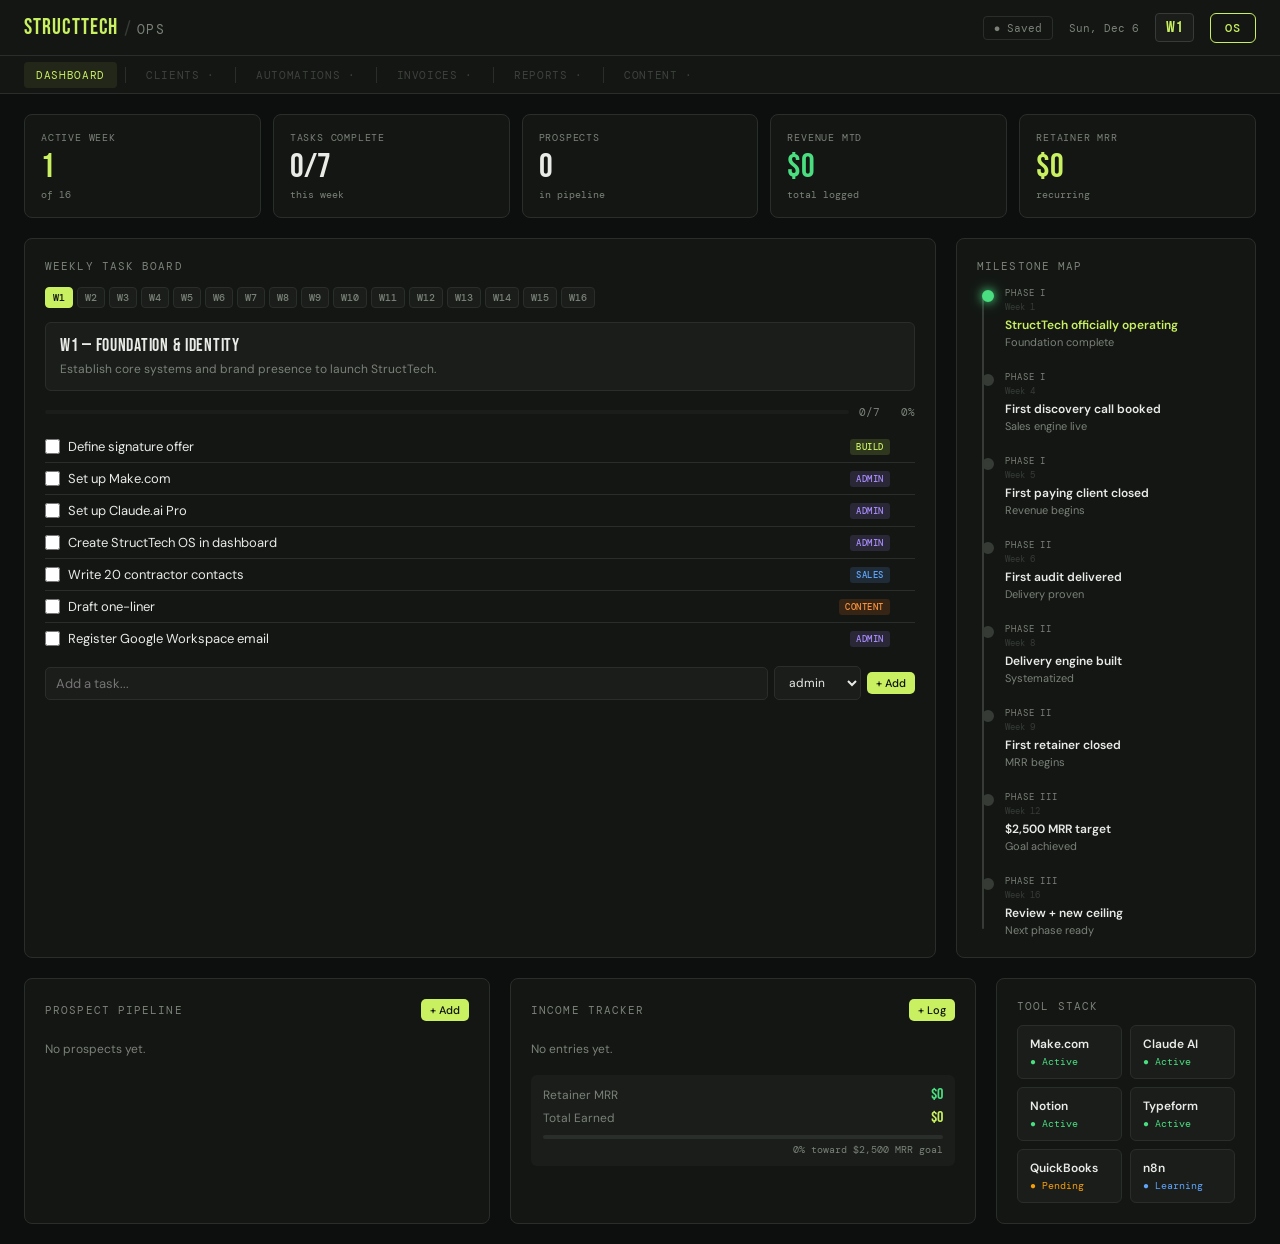
==== commit 4a6f7e6a: "Add files via upload" ====
--- a/index.html
+++ b/index.html
@@ -1,301 +1,13 @@
 <!DOCTYPE html>
 <html lang="en">
 <head>
-<meta charset="UTF-8">
-<meta name="viewport" content="width=device-width, initial-scale=1.0">
-<title>StructTech OPS Center</title>
-<link rel="preconnect" href="https://fonts.googleapis.com">
-<link rel="preconnect" href="https://fonts.gstatic.com" crossorigin>
-<link href="https://fonts.googleapis.com/css2?family=Bebas+Neue&family=DM+Mono:wght@400;500&family=DM+Sans:opsz,wght@9..40,400;9..40,500;9..40,600&display=swap" rel="stylesheet">
-<style>
-:root {
-  --bg: #0d0f0e;
-  --surface: #141614;
-  --surface2: #1a1d1a;
-  --border: #2a2e2a;
-  --border2: #363b36;
-  --text: #e8ebe6;
-  --muted: #7a8278;
-  --accent: #c8f060;
-  --accent2: #4ade80;
-  --warn: #f59e0b;
-  --danger: #f87171;
-  --blue: #60a5fa;
-  --teal: #2dd4bf;
-  --purple: #a78bfa;
-}
-*, *::before, *::after { box-sizing: border-box; margin: 0; padding: 0; }
-html { font-size: 14px; }
-body { background: var(--bg); color: var(--text); font-family: 'DM Sans', sans-serif; min-height: 100vh; }
-
-/* ── Scrollbar ── */
-::-webkit-scrollbar { width: 6px; height: 6px; }
-::-webkit-scrollbar-track { background: var(--bg); }
-::-webkit-scrollbar-thumb { background: var(--border2); border-radius: 3px; }
-
-/* ── Utilities ── */
-.hidden { display: none !important; }
-.flex { display: flex; }
-.flex-1 { flex: 1; }
-.gap-8 { gap: 8px; }
-.gap-12 { gap: 12px; }
-.mt-8 { margin-top: 8px; }
-.mt-12 { margin-top: 12px; }
-.mt-16 { margin-top: 16px; }
-
-/* ── Header ── */
-header {
-  position: sticky; top: 0; z-index: 100;
-  background: var(--surface);
-  border-bottom: 1px solid var(--border);
-  height: 56px;
-  display: flex; align-items: center;
-  padding: 0 24px; gap: 16px;
-}
-.header-logo { display: flex; align-items: baseline; gap: 6px; margin-right: auto; }
-.logo-main { font-family: 'Bebas Neue', cursive; font-size: 22px; color: var(--accent); letter-spacing: 0.05em; }
-.logo-div { color: var(--border2); font-size: 18px; }
-.logo-ops { font-family: 'DM Mono', monospace; font-size: 13px; color: var(--muted); letter-spacing: 0.1em; }
-.sync-status { font-family: 'DM Mono', monospace; font-size: 11px; padding: 4px 10px; border-radius: 4px; border: 1px solid var(--border); }
-.sync-loading { color: var(--warn); border-color: rgba(245,158,11,0.3); background: rgba(245,158,11,0.07); }
-.sync-saving { color: var(--blue); border-color: rgba(96,165,250,0.3); background: rgba(96,165,250,0.07); }
-.sync-saved { color: var(--muted); border-color: var(--border); background: transparent; }
-.sync-failed { color: var(--danger); border-color: rgba(248,113,113,0.3); background: rgba(248,113,113,0.07); }
-.header-date { font-family: 'DM Mono', monospace; font-size: 11px; color: var(--muted); }
-.week-badge { font-family: 'Bebas Neue', cursive; font-size: 16px; background: var(--surface2); border: 1px solid var(--border2); padding: 4px 10px; border-radius: 4px; color: var(--accent); letter-spacing: 0.05em; }
-.os-btn { font-family: 'DM Mono', monospace; font-size: 12px; font-weight: 500; padding: 6px 14px; border-radius: 6px; border: 1px solid var(--accent); background: transparent; color: var(--accent); cursor: pointer; letter-spacing: 0.08em; transition: background 0.15s; }
-.os-btn:hover { background: rgba(200,240,96,0.1); }
-
-/* ── Main layout ── */
-main { max-width: 1440px; margin: 0 auto; padding: 20px 24px; }
-.stats-row { display: grid; grid-template-columns: repeat(5, 1fr); gap: 12px; margin-bottom: 20px; }
-.main-grid { display: grid; grid-template-columns: 1fr 300px; gap: 20px; margin-bottom: 20px; }
-.bottom-grid { display: grid; grid-template-columns: 1fr 1fr 260px; gap: 20px; }
-
-/* ── Cards ── */
-.card { background: var(--surface); border: 1px solid var(--border); border-radius: 8px; padding: 20px; }
-.card-title { font-family: 'DM Mono', monospace; font-size: 11px; text-transform: uppercase; letter-spacing: 0.1em; color: var(--muted); margin-bottom: 14px; }
-
-/* ── Stat cards ── */
-.stat-card { background: var(--surface); border: 1px solid var(--border); border-radius: 8px; padding: 16px; }
-.stat-label { font-family: 'DM Mono', monospace; font-size: 10px; text-transform: uppercase; letter-spacing: 0.08em; color: var(--muted); margin-bottom: 6px; }
-.stat-value { font-family: 'Bebas Neue', cursive; font-size: 34px; color: var(--text); line-height: 1; }
-.stat-value.accent { color: var(--accent); }
-.stat-value.green { color: var(--accent2); }
-.stat-sub { font-family: 'DM Mono', monospace; font-size: 10px; color: var(--muted); margin-top: 4px; }
-
-/* ── Week nav ── */
-.week-nav { display: flex; flex-wrap: wrap; gap: 4px; margin-bottom: 14px; }
-.week-btn {
-  font-family: 'DM Mono', monospace; font-size: 10px; font-weight: 500;
-  padding: 3px 7px; border-radius: 4px; border: 1px solid var(--border);
-  background: var(--surface2); color: var(--muted); cursor: pointer; transition: all 0.15s;
-}
-.week-btn:hover { border-color: var(--border2); color: var(--text); }
-.week-btn.active { background: var(--accent); color: #0d0f0e; border-color: var(--accent); }
-.week-btn.done { background: rgba(74,222,128,0.12); color: var(--accent2); border-color: rgba(74,222,128,0.3); }
-.week-btn.active.done { background: var(--accent2); color: #0d0f0e; border-color: var(--accent2); }
-
-/* ── Week focus ── */
-.week-focus { background: var(--surface2); border: 1px solid var(--border); border-radius: 6px; padding: 12px 14px; margin-bottom: 14px; }
-.week-focus-title { font-family: 'Bebas Neue', cursive; font-size: 18px; color: var(--text); letter-spacing: 0.04em; margin-bottom: 4px; }
-.week-focus-desc { font-size: 12px; color: var(--muted); line-height: 1.5; }
-
-/* ── Progress bar ── */
-.progress-row { display: flex; align-items: center; gap: 10px; margin-bottom: 12px; }
-.progress-bar { flex: 1; height: 4px; background: var(--surface2); border-radius: 2px; overflow: hidden; }
-.progress-fill { height: 100%; background: var(--accent); border-radius: 2px; transition: width 0.3s; }
-.progress-label { font-family: 'DM Mono', monospace; font-size: 11px; color: var(--muted); white-space: nowrap; }
-
-/* ── Task items ── */
-.task-list { list-style: none; }
-.task-item { display: flex; align-items: center; gap: 8px; padding: 7px 0; border-bottom: 1px solid var(--border); }
-.task-item:last-child { border-bottom: none; }
-.task-check { accent-color: var(--accent2); width: 15px; height: 15px; cursor: pointer; flex-shrink: 0; }
-.task-text { flex: 1; font-size: 13px; cursor: pointer; user-select: none; transition: color 0.15s; }
-.task-text:hover { color: var(--accent); }
-.task-text.done { text-decoration: line-through; color: var(--muted); }
-.task-text.done:hover { color: var(--muted); }
-.pencil-btn { opacity: 0; background: none; border: none; color: var(--muted); cursor: pointer; font-size: 11px; padding: 2px 4px; border-radius: 3px; transition: opacity 0.2s, color 0.15s; flex-shrink: 0; }
-.task-item:hover .pencil-btn { opacity: 1; }
-.pencil-btn:hover { color: var(--accent); }
-
-/* ── Task edit row ── */
-.task-edit-row { display: flex; align-items: center; gap: 6px; padding: 6px 0; border-bottom: 1px solid var(--border); flex-wrap: wrap; }
-.task-edit-input { flex: 1; min-width: 120px; background: var(--surface2); border: 1px solid var(--accent); color: var(--text); border-radius: 5px; padding: 5px 8px; font-family: 'DM Sans', sans-serif; font-size: 13px; outline: none; }
-.task-edit-select { background: var(--surface2); border: 1px solid var(--border); color: var(--text); border-radius: 5px; padding: 5px 8px; font-family: 'DM Sans', sans-serif; font-size: 12px; outline: none; cursor: pointer; }
-
-/* ── Add task row ── */
-.add-task-row { display: flex; gap: 6px; margin-top: 12px; align-items: center; }
-.add-task-input { flex: 1; background: var(--surface2); border: 1px solid var(--border); color: var(--text); border-radius: 5px; padding: 7px 10px; font-family: 'DM Sans', sans-serif; font-size: 13px; outline: none; }
-.add-task-input:focus { border-color: var(--accent); }
-.add-task-select { background: var(--surface2); border: 1px solid var(--border); color: var(--text); border-radius: 5px; padding: 7px 10px; font-family: 'DM Sans', sans-serif; font-size: 12px; outline: none; cursor: pointer; }
-
-/* ── Badges ── */
-.badge { font-family: 'DM Mono', monospace; font-size: 9px; font-weight: 500; padding: 2px 6px; border-radius: 3px; text-transform: uppercase; letter-spacing: 0.06em; white-space: nowrap; flex-shrink: 0; }
-.tag-admin { background: rgba(167,139,250,0.15); color: var(--purple); }
-.tag-sales { background: rgba(96,165,250,0.15); color: var(--blue); }
-.tag-build { background: rgba(200,240,96,0.15); color: var(--accent); }
-.tag-learn { background: rgba(45,212,191,0.15); color: var(--teal); }
-.tag-content { background: rgba(249,115,22,0.15); color: #fb923c; }
-.stage-cold { background: var(--surface2); color: var(--muted); cursor: pointer; border: 1px solid var(--border); }
-.stage-warm { background: rgba(245,158,11,0.12); color: var(--warn); cursor: pointer; border: 1px solid rgba(245,158,11,0.25); }
-.stage-hot { background: rgba(248,113,113,0.12); color: var(--danger); cursor: pointer; border: 1px solid rgba(248,113,113,0.25); }
-.stage-won { background: rgba(74,222,128,0.12); color: var(--accent2); cursor: pointer; border: 1px solid rgba(74,222,128,0.25); }
-.status-prospect { background: rgba(96,165,250,0.12); color: var(--blue); }
-.status-active { background: rgba(74,222,128,0.12); color: var(--accent2); }
-.status-completed { background: rgba(167,139,250,0.12); color: var(--purple); }
-
-/* ── Milestone map ── */
-.milestone-card { overflow-y: auto; }
-.milestone-map-inner { position: relative; padding-left: 28px; }
-.milestone-track { position: absolute; left: 5px; top: 8px; bottom: 8px; width: 2px; background: var(--border2); border-radius: 1px; }
-.milestone-item { position: relative; padding-bottom: 22px; }
-.milestone-item:last-child { padding-bottom: 0; }
-.milestone-dot { position: absolute; left: -23px; top: 3px; width: 12px; height: 12px; border-radius: 50%; background: var(--border2); border: 2px solid var(--border2); transition: all 0.3s; }
-.milestone-dot.passed { background: var(--accent2); border-color: var(--accent2); }
-.milestone-dot.current { background: var(--accent2); border-color: var(--accent2); box-shadow: 0 0 10px var(--accent2), 0 0 20px rgba(74,222,128,0.4); }
-.milestone-phase { font-family: 'DM Mono', monospace; font-size: 9px; text-transform: uppercase; letter-spacing: 0.1em; color: var(--muted); margin-bottom: 2px; }
-.milestone-week { font-family: 'DM Mono', monospace; font-size: 9px; color: var(--border2); margin-bottom: 4px; }
-.milestone-title { font-size: 12px; font-weight: 600; color: var(--text); margin-bottom: 2px; }
-.milestone-title.passed { color: var(--accent2); }
-.milestone-title.current { color: var(--accent); }
-.milestone-sub { font-size: 11px; color: var(--muted); }
-
-/* ── Buttons ── */
-.btn { padding: 7px 13px; border-radius: 5px; border: none; cursor: pointer; font-family: 'DM Sans', sans-serif; font-size: 12px; font-weight: 500; transition: all 0.15s; }
-.btn-primary { background: var(--accent); color: #0d0f0e; }
-.btn-primary:hover { background: #d4f570; }
-.btn-secondary { background: var(--surface2); color: var(--text); border: 1px solid var(--border); }
-.btn-secondary:hover { border-color: var(--border2); }
-.btn-ghost { background: transparent; color: var(--muted); border: 1px solid var(--border); }
-.btn-ghost:hover { color: var(--text); border-color: var(--border2); }
-.btn-danger { background: rgba(248,113,113,0.12); color: var(--danger); border: 1px solid rgba(248,113,113,0.25); }
-.btn-danger:hover { background: rgba(248,113,113,0.2); }
-.btn-sm { padding: 4px 9px; font-size: 11px; }
-.btn-xs { padding: 2px 7px; font-size: 10px; }
-
-/* ── Panel header/section ── */
-.section-header { display: flex; align-items: center; justify-content: space-between; margin-bottom: 12px; }
-.section-title { font-family: 'DM Mono', monospace; font-size: 11px; text-transform: uppercase; letter-spacing: 0.1em; color: var(--muted); }
-
-/* ── Prospects ── */
-.prospect-item { display: flex; align-items: center; gap: 8px; padding: 8px 0; border-bottom: 1px solid var(--border); }
-.prospect-item:last-child { border-bottom: none; }
-.prospect-name { flex: 1; font-size: 13px; font-weight: 500; }
-.prospect-trade { font-size: 11px; color: var(--muted); }
-.prospect-del { background: none; border: none; color: var(--border2); cursor: pointer; font-size: 14px; padding: 2px 4px; transition: color 0.15s; }
-.prospect-del:hover { color: var(--danger); }
-
-/* ── Inline add forms ── */
-.inline-form { background: var(--surface2); border: 1px solid var(--border); border-radius: 6px; padding: 12px; margin-bottom: 12px; display: flex; flex-direction: column; gap: 8px; }
-.inline-form-row { display: flex; gap: 8px; }
-.form-input { background: var(--bg); border: 1px solid var(--border); color: var(--text); border-radius: 5px; padding: 7px 10px; font-family: 'DM Sans', sans-serif; font-size: 13px; outline: none; width: 100%; }
-.form-input:focus { border-color: var(--accent); }
-.form-select { background: var(--bg); border: 1px solid var(--border); color: var(--text); border-radius: 5px; padding: 7px 10px; font-family: 'DM Sans', sans-serif; font-size: 12px; outline: none; cursor: pointer; width: 100%; }
-.form-select:focus { border-color: var(--accent); }
-.form-textarea { background: var(--bg); border: 1px solid var(--border); color: var(--text); border-radius: 5px; padding: 7px 10px; font-family: 'DM Sans', sans-serif; font-size: 13px; outline: none; width: 100%; resize: vertical; min-height: 70px; }
-.form-textarea:focus { border-color: var(--accent); }
-
-/* ── Income entries ── */
-.income-item { display: flex; align-items: center; gap: 8px; padding: 7px 0; border-bottom: 1px solid var(--border); }
-.income-item:last-child { border-bottom: none; }
-.income-label { flex: 1; font-size: 13px; }
-.income-type-tag { font-family: 'DM Mono', monospace; font-size: 9px; padding: 2px 5px; border-radius: 3px; background: var(--surface2); color: var(--muted); white-space: nowrap; }
-.income-date { font-family: 'DM Mono', monospace; font-size: 10px; color: var(--muted); white-space: nowrap; }
-.income-amount { font-family: 'Bebas Neue', cursive; font-size: 15px; white-space: nowrap; }
-.income-audit { color: var(--accent); }
-.income-retainer { color: var(--accent2); }
-.income-contracting { color: var(--blue); }
-.income-other { color: var(--muted); }
-.income-del { background: none; border: none; color: var(--border2); cursor: pointer; font-size: 14px; padding: 2px 4px; transition: color 0.15s; }
-.income-del:hover { color: var(--danger); }
-.income-summary { background: var(--surface2); border-radius: 6px; padding: 10px 12px; margin-top: 10px; }
-.income-summary-row { display: flex; justify-content: space-between; align-items: center; font-size: 12px; margin-bottom: 4px; }
-.income-summary-label { color: var(--muted); }
-.income-summary-val { font-family: 'Bebas Neue', cursive; font-size: 16px; }
-.income-mrr-val { color: var(--accent2); }
-.income-total-val { color: var(--accent); }
-.income-target-bar { height: 4px; background: var(--border); border-radius: 2px; overflow: hidden; margin-top: 8px; }
-.income-target-fill { height: 100%; background: linear-gradient(90deg, var(--accent2), var(--accent)); border-radius: 2px; transition: width 0.3s; }
-.income-target-label { font-family: 'DM Mono', monospace; font-size: 10px; color: var(--muted); margin-top: 4px; text-align: right; }
-
-/* ── Tools ── */
-.tools-grid { display: grid; grid-template-columns: 1fr 1fr; gap: 8px; }
-.tool-card { background: var(--surface2); border: 1px solid var(--border); border-radius: 6px; padding: 10px 12px; }
-.tool-name { font-size: 12px; font-weight: 600; margin-bottom: 3px; }
-.tool-status { font-family: 'DM Mono', monospace; font-size: 10px; }
-.tool-active { color: var(--accent2); }
-.tool-pending { color: var(--warn); }
-.tool-learning { color: var(--blue); }
-
-/* ── OS Overlay + Panel ── */
-#os-overlay { display: none; position: fixed; inset: 0; background: rgba(0,0,0,0.55); z-index: 200; }
-#os-overlay.open { display: block; }
-#os-panel {
-  position: fixed; right: 0; top: 0; bottom: 0; width: 440px;
-  background: var(--surface); border-left: 1px solid var(--border);
-  z-index: 201; display: flex; flex-direction: column;
-  transform: translateX(100%); transition: transform 0.28s ease; overflow: hidden;
-}
-#os-panel.open { transform: translateX(0); }
-.panel-header { display: flex; align-items: center; justify-content: space-between; padding: 16px 20px; border-bottom: 1px solid var(--border); flex-shrink: 0; }
-.panel-title { font-family: 'Bebas Neue', cursive; font-size: 20px; color: var(--accent); letter-spacing: 0.06em; }
-.panel-close { background: none; border: none; color: var(--muted); cursor: pointer; font-size: 22px; line-height: 1; padding: 2px 6px; border-radius: 4px; transition: color 0.15s; }
-.panel-close:hover { color: var(--text); }
-.panel-tabs { display: flex; border-bottom: 1px solid var(--border); flex-shrink: 0; }
-.panel-tab { flex: 1; padding: 10px; background: none; border: none; color: var(--muted); font-family: 'DM Mono', monospace; font-size: 11px; text-transform: uppercase; letter-spacing: 0.06em; cursor: pointer; border-bottom: 2px solid transparent; transition: all 0.15s; }
-.panel-tab:hover { color: var(--text); }
-.panel-tab.active { color: var(--accent); border-bottom-color: var(--accent); }
-#panel-body { flex: 1; overflow-y: auto; padding: 20px; }
-
-/* ── OS Panel content ── */
-.os-stat-grid { display: grid; grid-template-columns: 1fr 1fr; gap: 10px; margin-bottom: 18px; }
-.os-stat-card { background: var(--surface2); border: 1px solid var(--border); border-radius: 6px; padding: 12px; }
-.os-stat-label { font-family: 'DM Mono', monospace; font-size: 9px; text-transform: uppercase; letter-spacing: 0.08em; color: var(--muted); margin-bottom: 4px; }
-.os-stat-val { font-family: 'Bebas Neue', cursive; font-size: 26px; color: var(--text); }
-.os-section { margin-bottom: 20px; }
-.os-section-title { font-family: 'DM Mono', monospace; font-size: 10px; text-transform: uppercase; letter-spacing: 0.1em; color: var(--muted); margin-bottom: 10px; padding-bottom: 6px; border-bottom: 1px solid var(--border); }
-.quick-link { display: inline-flex; align-items: center; gap: 5px; font-size: 12px; color: var(--blue); text-decoration: none; padding: 5px 10px; border-radius: 5px; border: 1px solid rgba(96,165,250,0.2); background: rgba(96,165,250,0.05); transition: all 0.15s; margin-right: 6px; margin-bottom: 6px; }
-.quick-link:hover { background: rgba(96,165,250,0.12); border-color: rgba(96,165,250,0.4); }
-.sql-box { background: var(--bg); border: 1px solid var(--border); border-radius: 5px; padding: 10px; font-family: 'DM Mono', monospace; font-size: 10px; color: var(--muted); line-height: 1.6; }
-
-/* ── Client cards ── */
-.client-card { background: var(--surface2); border: 1px solid var(--border); border-radius: 6px; padding: 12px; margin-bottom: 8px; }
-.client-card-header { display: flex; align-items: flex-start; gap: 8px; margin-bottom: 6px; }
-.client-name { font-size: 13px; font-weight: 600; flex: 1; }
-.client-meta { display: flex; gap: 6px; flex-wrap: wrap; margin-bottom: 8px; }
-.client-detail { font-family: 'DM Mono', monospace; font-size: 10px; color: var(--muted); }
-.client-actions { display: flex; gap: 6px; }
-
-/* ── SOP cards ── */
-.sop-card { background: var(--surface2); border: 1px solid var(--border); border-radius: 6px; padding: 12px; margin-bottom: 8px; }
-.sop-card-header { display: flex; align-items: center; gap: 8px; margin-bottom: 8px; }
-.sop-title-input { flex: 1; background: transparent; border: none; border-bottom: 1px solid var(--border); color: var(--text); font-family: 'DM Sans', sans-serif; font-size: 13px; font-weight: 600; padding: 3px 4px; outline: none; transition: border-color 0.15s; }
-.sop-title-input:focus { border-bottom-color: var(--accent); }
-.sop-body-textarea { width: 100%; background: var(--bg); border: 1px solid var(--border); color: var(--text); border-radius: 4px; padding: 8px; font-family: 'DM Mono', monospace; font-size: 11px; line-height: 1.6; resize: vertical; min-height: 80px; outline: none; transition: border-color 0.15s; }
-.sop-body-textarea:focus { border-color: var(--accent); }
-.sop-status-select { background: var(--surface2); border: 1px solid var(--border); color: var(--text); border-radius: 4px; padding: 3px 7px; font-family: 'DM Mono', monospace; font-size: 10px; outline: none; cursor: pointer; }
-
-/* ── Note cards ── */
-.note-card { background: var(--surface2); border: 1px solid var(--border); border-radius: 6px; padding: 12px; margin-bottom: 8px; transition: border-color 0.2s; }
-.note-card.pinned { border-color: rgba(200,240,96,0.35); background: rgba(200,240,96,0.03); }
-.note-card-header { display: flex; align-items: center; gap: 8px; margin-bottom: 8px; }
-.note-title-input { flex: 1; background: transparent; border: none; border-bottom: 1px solid var(--border); color: var(--text); font-family: 'DM Sans', sans-serif; font-size: 13px; font-weight: 600; padding: 3px 4px; outline: none; transition: border-color 0.15s; }
-.note-title-input:focus { border-bottom-color: var(--accent); }
-.note-body-textarea { width: 100%; background: var(--bg); border: 1px solid var(--border); color: var(--text); border-radius: 4px; padding: 8px; font-family: 'DM Sans', sans-serif; font-size: 12px; line-height: 1.6; resize: vertical; min-height: 70px; outline: none; transition: border-color 0.15s; }
-.note-body-textarea:focus { border-color: var(--accent); }
-.pin-btn { background: none; border: none; cursor: pointer; font-size: 13px; padding: 2px 5px; border-radius: 3px; transition: opacity 0.15s; }
-.pin-btn.pinned { opacity: 1; }
-.pin-btn.unpinned { opacity: 0.3; }
-.pin-btn:hover { opacity: 1; }
-
-/* ── Workspace client tracker ── */
-.ws-client-row { display: flex; align-items: center; gap: 8px; padding: 7px 0; border-bottom: 1px solid var(--border); font-size: 12px; cursor: pointer; transition: color 0.15s; }
-.ws-client-row:hover { color: var(--accent); }
-.ws-client-row:last-child { border-bottom: none; }
-.ws-client-name { flex: 1; font-weight: 500; }
-</style>
+  <meta charset="UTF-8">
+  <meta name="viewport" content="width=device-width, initial-scale=1.0">
+  <title>StructTech OPS Center</title>
+  <link rel="preconnect" href="https://fonts.googleapis.com">
+  <link rel="preconnect" href="https://fonts.gstatic.com" crossorigin>
+  <link href="https://fonts.googleapis.com/css2?family=Bebas+Neue&family=DM+Mono:wght@400;500&family=DM+Sans:opsz,wght@9..40,400;9..40,500;9..40,600&display=swap" rel="stylesheet">
+  <link rel="stylesheet" href="shared.css">
 </head>
 <body>
 
@@ -327,6 +39,8 @@
   <button class="os-btn" onclick="openOS()">OS</button>
 </header>
 
+<div id="app-nav" class="app-nav"></div>
+
 <main>
   <div id="stats-row" class="stats-row"></div>
   <div class="main-grid">
@@ -340,12 +54,9 @@
   </div>
 </main>
 
+<script src="shared.js"></script>
+<script src="nav.js"></script>
 <script>
-// ── Constants ──────────────────────────────────────────────────────────────
-var SUPABASE_URL = 'https://ejlhrykcdfcyeooooodx.supabase.co';
-var SUPABASE_KEY = 'eyJhbGciOiJIUzI1NiIsInR5cCI6IkpXVCJ9.eyJpc3MiOiJzdXBhYmFzZSIsInJlZiI6ImVqbGhyeWtjZGZjeWVvb29vb2R4Iiwicm9sZSI6ImFub24iLCJpYXQiOjE3NzM4NjQ1NjUsImV4cCI6MjA4OTQ0MDU2NX0._bqBaeJtYNaykrzc5rTzuYzgsRYeX3ikzFVrpbv_kr4';
-var SB_HEADERS = { 'apikey': SUPABASE_KEY, 'Authorization': 'Bearer ' + SUPABASE_KEY };
-
 // ── 16-Week Task Data ──────────────────────────────────────────────────────
 var WEEKS = [
   { week:1, mission:'Foundation & Identity', desc:'Establish core systems and brand presence to launch StructTech.',
@@ -521,15 +232,6 @@
   {id:2, title:'Pricing Notes',          pinned:false, body:'Phase I Audit: $500 flat\nPhase II Build: $800-1200 depending on scope\nRetainer: $750-1500/mo\n\nFounder pricing active through Week 8 (50% off retainer month 1)\n\nGoal: 3 retainers × $833 avg = $2,500 MRR'}
 ];
 
-// ── State ──────────────────────────────────────────────────────────────────
-var state = {
-  task_state: {},
-  prospects: [],
-  income_entries: [],
-  current_week: 1,
-  os_data: { clients: [], sops: [], notes: [] }
-};
-
 // ── App variables ──────────────────────────────────────────────────────────
 var viewWeek = 1;
 var editingTask = null;
@@ -539,108 +241,6 @@
 var showAddIncome = false;
 var showAddClient = false;
 var editingClientId = null;
-var saveTimer = null;
-var idCounter = Date.now();
-
-function genId() { return ++idCounter; }
-
-// ── Sync status ────────────────────────────────────────────────────────────
-function setSyncStatus(s) {
-  var el = document.getElementById('sync-status');
-  if (!el) return;
-  var labels = { loading:'● Loading', saving:'● Saving', saved:'● Saved', failed:'● Save failed' };
-  var classes = { loading:'sync-loading', saving:'sync-saving', saved:'sync-saved', failed:'sync-failed' };
-  el.textContent = labels[s] || s;
-  el.className = 'sync-status ' + (classes[s] || '');
-}
-
-// ── localStorage ───────────────────────────────────────────────────────────
-function saveLocal() {
-  try { localStorage.setItem('structtech_state', JSON.stringify(state)); } catch(e) {}
-}
-function loadLocal() {
-  try {
-    var raw = localStorage.getItem('structtech_state');
-    return raw ? JSON.parse(raw) : null;
-  } catch(e) { return null; }
-}
-
-// ── Apply loaded state ─────────────────────────────────────────────────────
-function applyState(data) {
-  if (data.task_state)     state.task_state     = data.task_state     || {};
-  if (data.prospects)      state.prospects      = data.prospects      || [];
-  if (data.income_entries) state.income_entries = data.income_entries || [];
-  if (data.current_week)   state.current_week   = data.current_week   || 1;
-  if (data.os_data)        state.os_data        = data.os_data        || {};
-  if (!state.os_data)           state.os_data = {};
-  if (!state.os_data.clients)   state.os_data.clients = [];
-  if (!state.os_data.sops || state.os_data.sops.length === 0)   state.os_data.sops  = JSON.parse(JSON.stringify(DEFAULT_SOPS));
-  if (!state.os_data.notes || state.os_data.notes.length === 0) state.os_data.notes = JSON.parse(JSON.stringify(DEFAULT_NOTES));
-  viewWeek = state.current_week;
-}
-
-// ── Supabase load ──────────────────────────────────────────────────────────
-async function loadState() {
-  setSyncStatus('loading');
-  var loaded = false;
-  // Try with os_data
-  try {
-    var r = await fetch(SUPABASE_URL + '/rest/v1/structtech_state?id=eq.jacob&select=task_state,prospects,income_entries,current_week,os_data', { headers: SB_HEADERS });
-    if (r.ok) {
-      var rows = await r.json();
-      if (rows && rows.length > 0) { applyState(rows[0]); loaded = true; }
-      else if (rows && rows.length === 0) { loaded = true; } // row doesn't exist yet, use defaults
-    }
-  } catch(e) {}
-  // Retry without os_data if first attempt failed
-  if (!loaded) {
-    try {
-      var r2 = await fetch(SUPABASE_URL + '/rest/v1/structtech_state?id=eq.jacob&select=task_state,prospects,income_entries,current_week', { headers: SB_HEADERS });
-      if (r2.ok) {
-        var rows2 = await r2.json();
-        if (rows2 && rows2.length > 0) { applyState(rows2[0]); loaded = true; }
-        else { loaded = true; }
-      }
-    } catch(e) {}
-  }
-  // localStorage fallback
-  if (!loaded) {
-    var local = loadLocal();
-    if (local) { applyState(local); loaded = true; }
-  }
-  // Apply defaults if nothing was loaded
-  if (!state.os_data.sops || state.os_data.sops.length === 0)   state.os_data.sops  = JSON.parse(JSON.stringify(DEFAULT_SOPS));
-  if (!state.os_data.notes || state.os_data.notes.length === 0) state.os_data.notes = JSON.parse(JSON.stringify(DEFAULT_NOTES));
-  setSyncStatus('saved');
-}
-
-// ── Supabase save ──────────────────────────────────────────────────────────
-async function saveState() {
-  setSyncStatus('saving');
-  var body = JSON.stringify({
-    id: 'jacob',
-    task_state: state.task_state,
-    prospects: state.prospects,
-    income_entries: state.income_entries,
-    current_week: state.current_week,
-    os_data: state.os_data,
-    updated_at: new Date().toISOString()
-  });
-  try {
-    var r = await fetch(SUPABASE_URL + '/rest/v1/structtech_state?id=eq.jacob', {
-      method: 'PATCH',
-      headers: Object.assign({}, SB_HEADERS, { 'Content-Type': 'application/json', 'Prefer': 'return=minimal' }),
-      body: body
-    });
-    if (r.ok) { saveLocal(); setSyncStatus('saved'); }
-    else { throw new Error('HTTP ' + r.status); }
-  } catch(e) { saveLocal(); setSyncStatus('failed'); }
-}
-
-function scheduleSave() {
-  if (saveTimer) clearTimeout(saveTimer);
-  saveTimer = setTimeout(saveState, 600);
-}
 
 // ── Data helpers ───────────────────────────────────────────────────────────
 function getTasksForWeek(weekNum) {
@@ -665,16 +265,6 @@
   return tasks.length > 0 && tasks.every(function(t) { return t.done; });
 }
 
-function calcIncome() {
-  var total = 0, mrr = 0;
-  state.income_entries.forEach(function(e) {
-    var amt = parseFloat(e.amount) || 0;
-    total += amt;
-    if (e.type === 'Retainer') mrr += amt;
-  });
-  return { total: total, mrr: mrr };
-}
-
 // ── Render: Header ─────────────────────────────────────────────────────────
 function renderHeader() {
   var d = new Date();
@@ -693,7 +283,7 @@
   var income = calcIncome();
   function card(label, val, cls, sub) {
     return '<div class="stat-card"><div class="stat-label">' + label + '</div>' +
-      '<div class="stat-value ' + (cls||'') + '">' + val + '</div>' +
+      '<div class="stat-value ' + (cls || '') + '">' + val + '</div>' +
       (sub ? '<div class="stat-sub">' + sub + '</div>' : '') + '</div>';
   }
   el.innerHTML =
@@ -720,17 +310,19 @@
     '<input type="checkbox" class="task-check"' + (t.done ? ' checked' : '') + ' onchange="toggleTask(\'' + t.id + '\')">' +
     '<span class="' + textCls + '" onclick="startEditTask(\'' + t.id + '\')">' + escHtml(t.text) + '</span>' +
     '<span class="' + tagCls + '">' + t.tag + '</span>' +
-    '<button class="pencil-btn" onclick="startEditTask(\'' + t.id + '\')" title="Edit">✏</button>' +
+    '<button class="pencil-btn" onclick="startEditTask(\'' + t.id + '\')" title="Edit">&#9999;</button>' +
     '</li>';
 }
 
 // ── Render: Task item (edit mode) ──────────────────────────────────────────
 function renderTaskItemEdit(t) {
-  var opts = ['admin','sales','build','learn','content'].map(function(tag) {
-    return '<option value="' + tag + '"' + (t.tag === tag ? ' selected' : '') + '>' + tag + '</option>';
-  }).join('');
+  var tags = ['admin', 'sales', 'build', 'learn', 'content'];
+  var opts = '';
+  tags.forEach(function(tag) {
+    opts += '<option value="' + tag + '"' + (t.tag === tag ? ' selected' : '') + '>' + tag + '</option>';
+  });
   return '<li class="task-edit-row" id="ti-' + t.id + '">' +
-    '<input type="text" class="task-edit-input" id="edit-input-' + t.id + '" value="' + escHtml(t.text) + '" onkeydown="handleEditKey(event,\'' + t.id + '\')">' +
+    '<input type="text" class="task-edit-input" id="edit-input-' + t.id + '" value="' + escAttr(t.text) + '" onkeydown="handleEditKey(event,\'' + t.id + '\')">' +
     '<select class="task-edit-select" id="edit-tag-' + t.id + '">' + opts + '</select>' +
     '<button class="btn btn-primary btn-sm" onclick="saveEditTask(\'' + t.id + '\')">Save</button>' +
     '<button class="btn btn-ghost btn-sm" onclick="cancelEditTask()">Cancel</button>' +
@@ -747,24 +339,20 @@
   var done = tasks.filter(function(t) { return t.done; }).length;
   var pct = tasks.length ? Math.round((done / tasks.length) * 100) : 0;
 
-  // Week nav
   var navHtml = '<div class="week-nav">';
   for (var i = 1; i <= 16; i++) navHtml += renderWeekBtn(i);
   navHtml += '</div>';
 
-  // Focus card
   var focusHtml = '<div class="week-focus">' +
-    '<div class="week-focus-title">W' + viewWeek + ' — ' + escHtml(weekData.mission) + '</div>' +
+    '<div class="week-focus-title">W' + viewWeek + ' \u2014 ' + escHtml(weekData.mission) + '</div>' +
     '<div class="week-focus-desc">' + escHtml(weekData.desc) + '</div>' +
     '</div>';
 
-  // Progress
   var progHtml = '<div class="progress-row">' +
     '<div class="progress-bar"><div class="progress-fill" style="width:' + pct + '%"></div></div>' +
     '<span class="progress-label">' + done + '/' + tasks.length + ' &nbsp; ' + pct + '%</span>' +
     '</div>';
 
-  // Task list
   var listHtml = '<ul class="task-list">';
   tasks.forEach(function(t) {
     if (editingTask === t.id) listHtml += renderTaskItemEdit(t);
@@ -772,7 +360,6 @@
   });
   listHtml += '</ul>';
 
-  // Add task row
   var addHtml = '<div class="add-task-row">' +
     '<input type="text" class="add-task-input" id="new-task-input" placeholder="Add a task..." onkeydown="if(event.key===\'Enter\')addTask()">' +
     '<select class="add-task-select" id="new-task-tag">' +
@@ -791,11 +378,11 @@
   }
 }
 
-// ── Render: Milestone map ──────────────────────────────────────────────────
+// ── Render: Milestone item ─────────────────────────────────────────────────
 function renderMilestoneItem(m) {
   var dotCls = 'milestone-dot';
   var titleCls = 'milestone-title';
-  if (m.week < state.current_week)      { dotCls += ' passed'; titleCls += ' passed'; }
+  if (m.week < state.current_week)       { dotCls += ' passed'; titleCls += ' passed'; }
   else if (m.week === state.current_week) { dotCls += ' current'; titleCls += ' current'; }
   return '<div class="milestone-item">' +
     '<div class="' + dotCls + '"></div>' +
@@ -806,23 +393,24 @@
     '</div>';
 }
 
+// ── Render: Milestone map ──────────────────────────────────────────────────
 function renderMilestones() {
   var el = document.getElementById('milestone-map');
   if (!el) return;
-  var items = MILESTONES.map(renderMilestoneItem).join('');
+  var items = '';
+  MILESTONES.forEach(function(m) { items += renderMilestoneItem(m); });
   el.innerHTML = '<div class="card-title">Milestone Map</div>' +
     '<div class="milestone-map-inner"><div class="milestone-track"></div>' + items + '</div>';
 }
 
 // ── Render: Prospect item ──────────────────────────────────────────────────
 function renderProspectItem(p, idx) {
-  var stages = ['Cold','Warm','Hot','Won'];
   var stageCls = 'badge stage-' + p.stage.toLowerCase();
   return '<div class="prospect-item">' +
     '<div><div class="prospect-name">' + escHtml(p.name) + '</div>' +
     '<div class="prospect-trade">' + escHtml(p.type) + '</div></div>' +
     '<span class="' + stageCls + '" onclick="cycleStage(' + idx + ')" title="Click to advance stage">' + p.stage + '</span>' +
-    '<button class="prospect-del" onclick="deleteProspect(' + idx + ')" title="Remove">×</button>' +
+    '<button class="prospect-del" onclick="deleteProspect(' + idx + ')" title="Remove">\u00d7</button>' +
     '</div>';
 }
 
@@ -843,7 +431,8 @@
       '<button class="btn btn-ghost btn-sm" onclick="cancelAddProspect()">Cancel</button>' +
       '</div></div>';
   }
-  var items = state.prospects.map(renderProspectItem).join('');
+  var items = '';
+  state.prospects.forEach(function(p, i) { items += renderProspectItem(p, i); });
   el.innerHTML = '<div class="section-header">' +
     '<span class="section-title">Prospect Pipeline</span>' +
     '<button class="btn btn-primary btn-sm" onclick="toggleAddProspect()">+ Add</button>' +
@@ -853,14 +442,15 @@
 
 // ── Render: Income entry ───────────────────────────────────────────────────
 function renderIncomeEntry(e) {
-  var typeClass = { 'Audit fee':'income-audit', 'Retainer':'income-retainer', 'Contracting':'income-contracting', 'Other':'income-other' }[e.type] || 'income-other';
-  var dateStr = e.date ? e.date.slice(0,10) : '';
+  var typeClassMap = { 'Audit fee': 'income-audit', 'Retainer': 'income-retainer', 'Contracting': 'income-contracting', 'Other': 'income-other' };
+  var typeClass = typeClassMap[e.type] || 'income-other';
+  var dateStr = e.date ? e.date.slice(0, 10) : '';
   return '<div class="income-item">' +
     '<div class="flex-1"><div class="income-label">' + escHtml(e.label) + '</div>' +
     '<div style="display:flex;gap:6px;margin-top:2px"><span class="income-type-tag">' + escHtml(e.type) + '</span>' +
     '<span class="income-date">' + dateStr + '</span></div></div>' +
     '<span class="income-amount ' + typeClass + '">$' + parseFloat(e.amount).toFixed(0) + '</span>' +
-    '<button class="income-del" onclick="deleteIncome(' + e.id + ')" title="Remove">×</button>' +
+    '<button class="income-del" onclick="deleteIncome(' + e.id + ')" title="Remove">\u00d7</button>' +
     '</div>';
 }
 
@@ -881,7 +471,8 @@
   }
   var inc = calcIncome();
   var pct = Math.min(100, Math.round((inc.mrr / 2500) * 100));
-  var items = state.income_entries.map(renderIncomeEntry).join('');
+  var items = '';
+  state.income_entries.forEach(function(e) { items += renderIncomeEntry(e); });
   var summary = '<div class="income-summary">' +
     '<div class="income-summary-row"><span class="income-summary-label">Retainer MRR</span><span class="income-summary-val income-mrr-val">$' + Math.round(inc.mrr).toLocaleString() + '</span></div>' +
     '<div class="income-summary-row"><span class="income-summary-label">Total Earned</span><span class="income-summary-val income-total-val">$' + Math.round(inc.total).toLocaleString() + '</span></div>' +
@@ -908,30 +499,35 @@
     {name:'QuickBooks',  status:'Pending',  cls:'tool-pending'},
     {name:'n8n',         status:'Learning', cls:'tool-learning'}
   ];
-  var cards = tools.map(function(t) {
-    return '<div class="tool-card"><div class="tool-name">' + t.name + '</div>' +
-      '<div class="tool-status ' + t.cls + '">● ' + t.status + '</div></div>';
-  }).join('');
+  var cards = '';
+  tools.forEach(function(t) {
+    cards += '<div class="tool-card"><div class="tool-name">' + t.name + '</div>' +
+      '<div class="tool-status ' + t.cls + '">\u25cf ' + t.status + '</div></div>';
+  });
   el.innerHTML = '<div class="section-title" style="margin-bottom:12px">Tool Stack</div>' +
     '<div class="tools-grid">' + cards + '</div>';
 }
 
 // ── Render: OS Panel dispatcher ────────────────────────────────────────────
 function renderOS() {
-  var tabs = ['workspace','clients','sops','notes'];
+  var tabs = ['workspace', 'clients', 'sops', 'notes'];
   tabs.forEach(function(t) {
     var btn = document.getElementById('ptab-' + t);
     if (btn) btn.className = 'panel-tab' + (t === osTab ? ' active' : '');
   });
   var body = document.getElementById('panel-body');
   if (!body) return;
-  if (osTab === 'workspace') body.innerHTML = buildWorkspaceTab();
+  if (osTab === 'workspace')   body.innerHTML = buildWorkspaceTab();
   else if (osTab === 'clients') body.innerHTML = buildClientsTab();
-  else if (osTab === 'sops') body.innerHTML = buildSOPsTab();
-  else if (osTab === 'notes') body.innerHTML = buildNotesTab();
+  else if (osTab === 'sops')    body.innerHTML = buildSOPsTab();
+  else if (osTab === 'notes')   body.innerHTML = buildNotesTab();
 }
 
 // ── OS Tab: Workspace ──────────────────────────────────────────────────────
+function osStatCard(label, val) {
+  return '<div class="os-stat-card"><div class="os-stat-label">' + label + '</div><div class="os-stat-val">' + val + '</div></div>';
+}
+
 function buildWorkspaceTab() {
   var inc = calcIncome();
   var activeClients = state.os_data.clients.filter(function(c) { return c.status === 'active'; }).length;
@@ -942,21 +538,22 @@
     osStatCard('Notes', state.os_data.notes.length) +
     '</div>';
 
-  var clientRows = state.os_data.clients.filter(function(c) { return c.status !== 'completed'; }).map(function(c) {
-    return '<div class="ws-client-row">' +
+  var clientRows = '';
+  state.os_data.clients.filter(function(c) { return c.status !== 'completed'; }).forEach(function(c) {
+    clientRows += '<div class="ws-client-row">' +
       '<span class="ws-client-name">' + escHtml(c.name) + '</span>' +
       '<span class="badge tag-' + (c.status === 'active' ? 'build' : 'sales') + '">' + c.status + '</span>' +
       '<span style="font-family:\'DM Mono\',monospace;font-size:10px;color:var(--muted)">' + escHtml(c.phase || '') + '</span>' +
       '</div>';
-  }).join('');
+  });
 
   var tracker = '<div class="os-section"><div class="os-section-title">Client Tracker</div>' +
     (clientRows || '<div style="color:var(--muted);font-size:12px">No active clients yet.</div>') + '</div>';
 
   var links = '<div class="os-section"><div class="os-section-title">Quick Links</div>' +
-    '<a class="quick-link" href="https://make.com" target="_blank">↗ Make.com</a>' +
-    '<a class="quick-link" href="https://supabase.com/dashboard" target="_blank">↗ Supabase</a>' +
-    '<a class="quick-link" href="https://structtek.com" target="_blank">↗ structtek.com</a>' +
+    '<a class="quick-link" href="https://make.com" target="_blank">\u2197 Make.com</a>' +
+    '<a class="quick-link" href="https://supabase.com/dashboard" target="_blank">\u2197 Supabase</a>' +
+    '<a class="quick-link" href="https://structtek.com" target="_blank">\u2197 structtek.com</a>' +
     '</div>';
 
   var sql = '<div class="os-section"><div class="os-section-title">SQL Reminder</div>' +
@@ -966,28 +563,7 @@
   return stats + tracker + links + sql;
 }
 
-function osStatCard(label, val) {
-  return '<div class="os-stat-card"><div class="os-stat-label">' + label + '</div><div class="os-stat-val">' + val + '</div></div>';
-}
-
 // ── OS Tab: Clients ────────────────────────────────────────────────────────
-function buildClientsTab() {
-  var addFormHtml = '';
-  if (showAddClient || editingClientId === 'new') {
-    addFormHtml = buildClientForm(null);
-  }
-
-  var cards = state.os_data.clients.map(function(c) {
-    if (editingClientId === c.id) return buildClientForm(c);
-    return buildClientCard(c);
-  }).join('');
-
-  return '<div class="section-header" style="margin-bottom:14px">' +
-    '<span class="section-title">Clients</span>' +
-    '<button class="btn btn-primary btn-sm" onclick="toggleAddClient()">+ Add Client</button>' +
-    '</div>' + addFormHtml + (cards || '<div style="color:var(--muted);font-size:12px">No clients yet.</div>');
-}
-
 function buildClientCard(c) {
   var statusCls = 'status-' + c.status;
   return '<div class="client-card">' +
@@ -996,8 +572,8 @@
     '<span class="badge ' + statusCls + '">' + c.status + '</span>' +
     '</div>' +
     '<div class="client-meta">' +
-    '<span class="client-detail">🔧 ' + escHtml(c.trade || '') + '</span>' +
-    '<span class="client-detail">📍 ' + escHtml(c.location || '') + '</span>' +
+    '<span class="client-detail">\ud83d\udd27 ' + escHtml(c.trade || '') + '</span>' +
+    '<span class="client-detail">\ud83d\udccd ' + escHtml(c.location || '') + '</span>' +
     '<span class="client-detail">' + escHtml(c.phase || '') + '</span>' +
     (c.retainer ? '<span class="client-detail" style="color:var(--accent2)">$' + c.retainer + '/mo</span>' : '') +
     '</div>' +
@@ -1010,14 +586,16 @@
 
 function buildClientForm(c) {
   var isNew = !c;
-  var v = c || { name:'', trade:'', location:'', status:'prospect', phase:'Phase I', auditFee:'', retainer:'', notes:'' };
-  var statusOpts = ['prospect','active','completed'].map(function(s) {
-    return '<option value="' + s + '"' + (v.status === s ? ' selected' : '') + '>' + s + '</option>';
-  }).join('');
-  var phaseOpts = ['Phase I','Phase II','Phase III'].map(function(p) {
-    return '<option value="' + p + '"' + (v.phase === p ? ' selected' : '') + '>' + p + '</option>';
-  }).join('');
+  var v = c || { name: '', trade: '', location: '', status: 'prospect', phase: 'Phase I', auditFee: '', retainer: '', notes: '' };
   var idStr = isNew ? 'new' : c.id;
+  var statusOpts = '';
+  ['prospect', 'active', 'completed'].forEach(function(s) {
+    statusOpts += '<option value="' + s + '"' + (v.status === s ? ' selected' : '') + '>' + s + '</option>';
+  });
+  var phaseOpts = '';
+  ['Phase I', 'Phase II', 'Phase III'].forEach(function(p) {
+    phaseOpts += '<option value="' + p + '"' + (v.phase === p ? ' selected' : '') + '>' + p + '</option>';
+  });
   return '<div class="inline-form" style="margin-bottom:12px">' +
     '<div class="inline-form-row">' +
     '<input class="form-input" id="cf-name-' + idStr + '" placeholder="Client name" value="' + escAttr(v.name) + '">' +
@@ -1039,53 +617,73 @@
     '</div></div>';
 }
 
+function buildClientsTab() {
+  var addFormHtml = '';
+  if (showAddClient || editingClientId === 'new') {
+    addFormHtml = buildClientForm(null);
+  }
+  var cards = '';
+  state.os_data.clients.forEach(function(c) {
+    if (editingClientId === c.id) cards += buildClientForm(c);
+    else cards += buildClientCard(c);
+  });
+  return '<div class="section-header" style="margin-bottom:14px">' +
+    '<span class="section-title">Clients</span>' +
+    '<button class="btn btn-primary btn-sm" onclick="toggleAddClient()">+ Add Client</button>' +
+    '</div>' + addFormHtml + (cards || '<div style="color:var(--muted);font-size:12px">No clients yet.</div>');
+}
+
 // ── OS Tab: SOPs ───────────────────────────────────────────────────────────
-function buildSOPsTab() {
-  var cards = state.os_data.sops.map(buildSOPCard).join('');
-  return '<div class="section-header" style="margin-bottom:14px">' +
-    '<span class="section-title">SOPs</span>' +
-    '<button class="btn btn-primary btn-sm" onclick="addSOP()">+ New</button>' +
-    '</div>' + cards;
-}
-
 function buildSOPCard(s) {
-  var statusOpts = ['active','draft','archived'].map(function(st) {
-    return '<option value="' + st + '"' + (s.status === st ? ' selected' : '') + '>' + st + '</option>';
-  }).join('');
-  var statusCls = { active:'tag-build', draft:'tag-learn', archived:'tag-content' }[s.status] || 'tag-admin';
+  var statusOpts = '';
+  ['active', 'draft', 'archived'].forEach(function(st) {
+    statusOpts += '<option value="' + st + '"' + (s.status === st ? ' selected' : '') + '>' + st + '</option>';
+  });
+  var statusClsMap = { active: 'tag-build', draft: 'tag-learn', archived: 'tag-content' };
+  var statusCls = statusClsMap[s.status] || 'tag-admin';
   return '<div class="sop-card">' +
     '<div class="sop-card-header">' +
     '<input class="sop-title-input" value="' + escAttr(s.title) + '" onchange="updateSOP(' + s.id + ',\'title\',this.value)" onblur="updateSOP(' + s.id + ',\'title\',this.value)">' +
     '<span class="badge ' + statusCls + '">' + s.status + '</span>' +
     '<select class="sop-status-select" onchange="updateSOP(' + s.id + ',\'status\',this.value)">' + statusOpts + '</select>' +
-    '<button class="btn btn-danger btn-xs" onclick="deleteSOP(' + s.id + ')">×</button>' +
+    '<button class="btn btn-danger btn-xs" onclick="deleteSOP(' + s.id + ')">\u00d7</button>' +
     '</div>' +
     '<textarea class="sop-body-textarea" onblur="updateSOP(' + s.id + ',\'body\',this.value)">' + escHtml(s.body || '') + '</textarea>' +
     '</div>';
 }
 
+function buildSOPsTab() {
+  var cards = '';
+  state.os_data.sops.forEach(function(s) { cards += buildSOPCard(s); });
+  return '<div class="section-header" style="margin-bottom:14px">' +
+    '<span class="section-title">SOPs</span>' +
+    '<button class="btn btn-primary btn-sm" onclick="addSOP()">+ New</button>' +
+    '</div>' + cards;
+}
+
 // ── OS Tab: Notes ──────────────────────────────────────────────────────────
-function buildNotesTab() {
-  var pinned = state.os_data.notes.filter(function(n) { return n.pinned; });
-  var unpinned = state.os_data.notes.filter(function(n) { return !n.pinned; });
-  var cards = pinned.concat(unpinned).map(buildNoteCard).join('');
-  return '<div class="section-header" style="margin-bottom:14px">' +
-    '<span class="section-title">Notes</span>' +
-    '<button class="btn btn-primary btn-sm" onclick="addNote()">+ New</button>' +
-    '</div>' + (cards || '<div style="color:var(--muted);font-size:12px">No notes yet.</div>');
-}
-
 function buildNoteCard(n) {
   var pinCls = 'pin-btn ' + (n.pinned ? 'pinned' : 'unpinned');
   var cardCls = 'note-card' + (n.pinned ? ' pinned' : '');
   return '<div class="' + cardCls + '">' +
     '<div class="note-card-header">' +
     '<input class="note-title-input" value="' + escAttr(n.title) + '" onblur="updateNote(' + n.id + ',\'title\',this.value)">' +
-    '<button class="' + pinCls + '" onclick="togglePinNote(' + n.id + ')" title="' + (n.pinned ? 'Unpin' : 'Pin') + '">📌</button>' +
-    '<button class="btn btn-danger btn-xs" onclick="deleteNote(' + n.id + ')">×</button>' +
+    '<button class="' + pinCls + '" onclick="togglePinNote(' + n.id + ')" title="' + (n.pinned ? 'Unpin' : 'Pin') + '">\ud83d\udccc</button>' +
+    '<button class="btn btn-danger btn-xs" onclick="deleteNote(' + n.id + ')">\u00d7</button>' +
     '</div>' +
     '<textarea class="note-body-textarea" onblur="updateNote(' + n.id + ',\'body\',this.value)">' + escHtml(n.body || '') + '</textarea>' +
     '</div>';
+}
+
+function buildNotesTab() {
+  var pinned = state.os_data.notes.filter(function(n) { return n.pinned; });
+  var unpinned = state.os_data.notes.filter(function(n) { return !n.pinned; });
+  var cards = '';
+  pinned.concat(unpinned).forEach(function(n) { cards += buildNoteCard(n); });
+  return '<div class="section-header" style="margin-bottom:14px">' +
+    '<span class="section-title">Notes</span>' +
+    '<button class="btn btn-primary btn-sm" onclick="addNote()">+ New</button>' +
+    '</div>' + (cards || '<div style="color:var(--muted);font-size:12px">No notes yet.</div>');
 }
 
 // ── Render all ─────────────────────────────────────────────────────────────
@@ -1133,7 +731,6 @@
   var text = inp ? inp.value.trim() : '';
   var tag = tagEl ? tagEl.value : 'admin';
   if (!text) { cancelEditTask(); return; }
-  // Check if custom task
   var isCustom = false;
   for (var w = 1; w <= 16; w++) {
     var ct = state.task_state['custom_w' + w] || [];
@@ -1210,8 +807,8 @@
 function cancelAddProspect() { showAddProspect = false; renderProspects(); }
 
 function saveProspect() {
-  var name = (document.getElementById('np-name') || {}).value || '';
-  var type = (document.getElementById('np-trade') || {}).value || '';
+  var name  = (document.getElementById('np-name')  || {}).value || '';
+  var type  = (document.getElementById('np-trade') || {}).value || '';
   var stage = (document.getElementById('np-stage') || {}).value || 'Cold';
   if (!name.trim()) return;
   state.prospects.push({ name: name.trim(), type: type.trim(), stage: stage });
@@ -1222,7 +819,7 @@
 }
 
 function cycleStage(idx) {
-  var stages = ['Cold','Warm','Hot','Won'];
+  var stages = ['Cold', 'Warm', 'Hot', 'Won'];
   var p = state.prospects[idx];
   if (!p) return;
   var i = stages.indexOf(p.stage);
@@ -1306,14 +903,14 @@
 }
 
 function saveClient(idStr) {
-  var name     = (document.getElementById('cf-name-' + idStr)     || {}).value || '';
-  var trade    = (document.getElementById('cf-trade-' + idStr)    || {}).value || '';
+  var name     = (document.getElementById('cf-name-'     + idStr) || {}).value || '';
+  var trade    = (document.getElementById('cf-trade-'    + idStr) || {}).value || '';
   var location = (document.getElementById('cf-location-' + idStr) || {}).value || '';
-  var status   = (document.getElementById('cf-status-' + idStr)   || {}).value || 'prospect';
-  var phase    = (document.getElementById('cf-phase-' + idStr)    || {}).value || 'Phase I';
-  var auditFee = (document.getElementById('cf-audit-' + idStr)    || {}).value || '';
+  var status   = (document.getElementById('cf-status-'   + idStr) || {}).value || 'prospect';
+  var phase    = (document.getElementById('cf-phase-'    + idStr) || {}).value || 'Phase I';
+  var auditFee = (document.getElementById('cf-audit-'    + idStr) || {}).value || '';
   var retainer = (document.getElementById('cf-retainer-' + idStr) || {}).value || '';
-  var notes    = (document.getElementById('cf-notes-' + idStr)    || {}).value || '';
+  var notes    = (document.getElementById('cf-notes-'    + idStr) || {}).value || '';
   if (!name.trim()) return;
   if (idStr === 'new') {
     state.os_data.clients.push({ id: genId(), name: name.trim(), trade: trade.trim(), location: location.trim(), status: status, phase: phase, auditFee: auditFee, retainer: retainer, notes: notes.trim() });
@@ -1384,19 +981,13 @@
   if (n) { n.pinned = !n.pinned; scheduleSave(); renderOS(); }
 }
 
-// ── HTML escaping helpers ──────────────────────────────────────────────────
-function escHtml(str) {
-  if (str === null || str === undefined) return '';
-  return String(str).replace(/&/g,'&amp;').replace(/</g,'&lt;').replace(/>/g,'&gt;').replace(/"/g,'&quot;');
-}
-function escAttr(str) {
-  if (str === null || str === undefined) return '';
-  return String(str).replace(/&/g,'&amp;').replace(/"/g,'&quot;').replace(/'/g,'&#39;');
-}
-
 // ── Init ───────────────────────────────────────────────────────────────────
 async function init() {
   await loadState();
+  if (!state.os_data.sops  || state.os_data.sops.length  === 0) state.os_data.sops  = JSON.parse(JSON.stringify(DEFAULT_SOPS));
+  if (!state.os_data.notes || state.os_data.notes.length === 0) state.os_data.notes = JSON.parse(JSON.stringify(DEFAULT_NOTES));
+  viewWeek = state.current_week;
+  renderNav('dashboard');
   renderAll();
 }
 
--- a/shared.css
+++ b/shared.css
@@ -0,0 +1,402 @@
+:root {
+  --bg: #0d0f0e;
+  --surface: #141614;
+  --surface2: #1a1d1a;
+  --border: #2a2e2a;
+  --border2: #363b36;
+  --text: #e8ebe6;
+  --muted: #7a8278;
+  --accent: #c8f060;
+  --accent2: #4ade80;
+  --warn: #f59e0b;
+  --danger: #f87171;
+  --blue: #60a5fa;
+  --teal: #2dd4bf;
+  --purple: #a78bfa;
+  --header-h: 56px;
+  --nav-h: 38px;
+  --bottom-nav-h: 62px;
+}
+
+*, *::before, *::after { box-sizing: border-box; margin: 0; padding: 0; }
+html { font-size: 14px; }
+body { background: var(--bg); color: var(--text); font-family: 'DM Sans', sans-serif; min-height: 100vh; }
+
+/* ── Scrollbar ── */
+::-webkit-scrollbar { width: 6px; height: 6px; }
+::-webkit-scrollbar-track { background: var(--bg); }
+::-webkit-scrollbar-thumb { background: var(--border2); border-radius: 3px; }
+
+/* ── Utilities ── */
+.hidden { display: none !important; }
+.flex { display: flex; }
+.flex-1 { flex: 1; }
+.gap-8 { gap: 8px; }
+.gap-12 { gap: 12px; }
+.mt-8 { margin-top: 8px; }
+.mt-12 { margin-top: 12px; }
+.mt-16 { margin-top: 16px; }
+
+/* ── Header ── */
+header {
+  position: sticky; top: 0; z-index: 100;
+  background: var(--surface);
+  border-bottom: 1px solid var(--border);
+  height: 56px;
+  display: flex; align-items: center;
+  padding: 0 24px; gap: 16px;
+}
+.header-logo { display: flex; align-items: baseline; gap: 6px; margin-right: auto; }
+.logo-main { font-family: 'Bebas Neue', cursive; font-size: 22px; color: var(--accent); letter-spacing: 0.05em; }
+.logo-div { color: var(--border2); font-size: 18px; }
+.logo-ops { font-family: 'DM Mono', monospace; font-size: 13px; color: var(--muted); letter-spacing: 0.1em; }
+.sync-status { font-family: 'DM Mono', monospace; font-size: 11px; padding: 4px 10px; border-radius: 4px; border: 1px solid var(--border); }
+.sync-loading { color: var(--warn); border-color: rgba(245,158,11,0.3); background: rgba(245,158,11,0.07); }
+.sync-saving { color: var(--blue); border-color: rgba(96,165,250,0.3); background: rgba(96,165,250,0.07); }
+.sync-saved { color: var(--muted); border-color: var(--border); background: transparent; }
+.sync-failed { color: var(--danger); border-color: rgba(248,113,113,0.3); background: rgba(248,113,113,0.07); }
+.header-date { font-family: 'DM Mono', monospace; font-size: 11px; color: var(--muted); }
+.week-badge { font-family: 'Bebas Neue', cursive; font-size: 16px; background: var(--surface2); border: 1px solid var(--border2); padding: 4px 10px; border-radius: 4px; color: var(--accent); letter-spacing: 0.05em; }
+.os-btn { font-family: 'DM Mono', monospace; font-size: 12px; font-weight: 500; padding: 6px 14px; border-radius: 6px; border: 1px solid var(--accent); background: transparent; color: var(--accent); cursor: pointer; letter-spacing: 0.08em; transition: background 0.15s; }
+.os-btn:hover { background: rgba(200,240,96,0.1); }
+
+/* ── Main layout ── */
+main { max-width: 1440px; margin: 0 auto; padding: 20px 24px; }
+.stats-row { display: grid; grid-template-columns: repeat(5, 1fr); gap: 12px; margin-bottom: 20px; }
+.main-grid { display: grid; grid-template-columns: 1fr 300px; gap: 20px; margin-bottom: 20px; }
+.bottom-grid { display: grid; grid-template-columns: 1fr 1fr 260px; gap: 20px; }
+
+/* ── Cards ── */
+.card { background: var(--surface); border: 1px solid var(--border); border-radius: 8px; padding: 20px; }
+.card-title { font-family: 'DM Mono', monospace; font-size: 11px; text-transform: uppercase; letter-spacing: 0.1em; color: var(--muted); margin-bottom: 14px; }
+
+/* ── Stat cards ── */
+.stat-card { background: var(--surface); border: 1px solid var(--border); border-radius: 8px; padding: 16px; }
+.stat-label { font-family: 'DM Mono', monospace; font-size: 10px; text-transform: uppercase; letter-spacing: 0.08em; color: var(--muted); margin-bottom: 6px; }
+.stat-value { font-family: 'Bebas Neue', cursive; font-size: 34px; color: var(--text); line-height: 1; }
+.stat-value.accent { color: var(--accent); }
+.stat-value.green { color: var(--accent2); }
+.stat-sub { font-family: 'DM Mono', monospace; font-size: 10px; color: var(--muted); margin-top: 4px; }
+
+/* ── Week nav ── */
+.week-nav { display: flex; flex-wrap: wrap; gap: 4px; margin-bottom: 14px; }
+.week-btn {
+  font-family: 'DM Mono', monospace; font-size: 10px; font-weight: 500;
+  padding: 3px 7px; border-radius: 4px; border: 1px solid var(--border);
+  background: var(--surface2); color: var(--muted); cursor: pointer; transition: all 0.15s;
+}
+.week-btn:hover { border-color: var(--border2); color: var(--text); }
+.week-btn.active { background: var(--accent); color: #0d0f0e; border-color: var(--accent); }
+.week-btn.done { background: rgba(74,222,128,0.12); color: var(--accent2); border-color: rgba(74,222,128,0.3); }
+.week-btn.active.done { background: var(--accent2); color: #0d0f0e; border-color: var(--accent2); }
+
+/* ── Week focus ── */
+.week-focus { background: var(--surface2); border: 1px solid var(--border); border-radius: 6px; padding: 12px 14px; margin-bottom: 14px; }
+.week-focus-title { font-family: 'Bebas Neue', cursive; font-size: 18px; color: var(--text); letter-spacing: 0.04em; margin-bottom: 4px; }
+.week-focus-desc { font-size: 12px; color: var(--muted); line-height: 1.5; }
+
+/* ── Progress bar ── */
+.progress-row { display: flex; align-items: center; gap: 10px; margin-bottom: 12px; }
+.progress-bar { flex: 1; height: 4px; background: var(--surface2); border-radius: 2px; overflow: hidden; }
+.progress-fill { height: 100%; background: var(--accent); border-radius: 2px; transition: width 0.3s; }
+.progress-label { font-family: 'DM Mono', monospace; font-size: 11px; color: var(--muted); white-space: nowrap; }
+
+/* ── Task items ── */
+.task-list { list-style: none; }
+.task-item { display: flex; align-items: center; gap: 8px; padding: 7px 0; border-bottom: 1px solid var(--border); }
+.task-item:last-child { border-bottom: none; }
+.task-check { accent-color: var(--accent2); width: 15px; height: 15px; cursor: pointer; flex-shrink: 0; }
+.task-text { flex: 1; font-size: 13px; cursor: pointer; user-select: none; transition: color 0.15s; }
+.task-text:hover { color: var(--accent); }
+.task-text.done { text-decoration: line-through; color: var(--muted); }
+.task-text.done:hover { color: var(--muted); }
+.pencil-btn { opacity: 0; background: none; border: none; color: var(--muted); cursor: pointer; font-size: 11px; padding: 2px 4px; border-radius: 3px; transition: opacity 0.2s, color 0.15s; flex-shrink: 0; }
+.task-item:hover .pencil-btn { opacity: 1; }
+.pencil-btn:hover { color: var(--accent); }
+
+/* ── Task edit row ── */
+.task-edit-row { display: flex; align-items: center; gap: 6px; padding: 6px 0; border-bottom: 1px solid var(--border); flex-wrap: wrap; }
+.task-edit-input { flex: 1; min-width: 120px; background: var(--surface2); border: 1px solid var(--accent); color: var(--text); border-radius: 5px; padding: 5px 8px; font-family: 'DM Sans', sans-serif; font-size: 13px; outline: none; }
+.task-edit-select { background: var(--surface2); border: 1px solid var(--border); color: var(--text); border-radius: 5px; padding: 5px 8px; font-family: 'DM Sans', sans-serif; font-size: 12px; outline: none; cursor: pointer; }
+
+/* ── Add task row ── */
+.add-task-row { display: flex; gap: 6px; margin-top: 12px; align-items: center; }
+.add-task-input { flex: 1; background: var(--surface2); border: 1px solid var(--border); color: var(--text); border-radius: 5px; padding: 7px 10px; font-family: 'DM Sans', sans-serif; font-size: 13px; outline: none; }
+.add-task-input:focus { border-color: var(--accent); }
+.add-task-select { background: var(--surface2); border: 1px solid var(--border); color: var(--text); border-radius: 5px; padding: 7px 10px; font-family: 'DM Sans', sans-serif; font-size: 12px; outline: none; cursor: pointer; }
+
+/* ── Badges ── */
+.badge { font-family: 'DM Mono', monospace; font-size: 9px; font-weight: 500; padding: 2px 6px; border-radius: 3px; text-transform: uppercase; letter-spacing: 0.06em; white-space: nowrap; flex-shrink: 0; }
+.tag-admin { background: rgba(167,139,250,0.15); color: var(--purple); }
+.tag-sales { background: rgba(96,165,250,0.15); color: var(--blue); }
+.tag-build { background: rgba(200,240,96,0.15); color: var(--accent); }
+.tag-learn { background: rgba(45,212,191,0.15); color: var(--teal); }
+.tag-content { background: rgba(249,115,22,0.15); color: #fb923c; }
+.stage-cold { background: var(--surface2); color: var(--muted); cursor: pointer; border: 1px solid var(--border); }
+.stage-warm { background: rgba(245,158,11,0.12); color: var(--warn); cursor: pointer; border: 1px solid rgba(245,158,11,0.25); }
+.stage-hot { background: rgba(248,113,113,0.12); color: var(--danger); cursor: pointer; border: 1px solid rgba(248,113,113,0.25); }
+.stage-won { background: rgba(74,222,128,0.12); color: var(--accent2); cursor: pointer; border: 1px solid rgba(74,222,128,0.25); }
+.status-prospect { background: rgba(96,165,250,0.12); color: var(--blue); }
+.status-active { background: rgba(74,222,128,0.12); color: var(--accent2); }
+.status-completed { background: rgba(167,139,250,0.12); color: var(--purple); }
+
+/* ── Milestone map ── */
+.milestone-card { overflow-y: auto; }
+.milestone-map-inner { position: relative; padding-left: 28px; }
+.milestone-track { position: absolute; left: 5px; top: 8px; bottom: 8px; width: 2px; background: var(--border2); border-radius: 1px; }
+.milestone-item { position: relative; padding-bottom: 22px; }
+.milestone-item:last-child { padding-bottom: 0; }
+.milestone-dot { position: absolute; left: -23px; top: 3px; width: 12px; height: 12px; border-radius: 50%; background: var(--border2); border: 2px solid var(--border2); transition: all 0.3s; }
+.milestone-dot.passed { background: var(--accent2); border-color: var(--accent2); }
+.milestone-dot.current { background: var(--accent2); border-color: var(--accent2); box-shadow: 0 0 10px var(--accent2), 0 0 20px rgba(74,222,128,0.4); }
+.milestone-phase { font-family: 'DM Mono', monospace; font-size: 9px; text-transform: uppercase; letter-spacing: 0.1em; color: var(--muted); margin-bottom: 2px; }
+.milestone-week { font-family: 'DM Mono', monospace; font-size: 9px; color: var(--border2); margin-bottom: 4px; }
+.milestone-title { font-size: 12px; font-weight: 600; color: var(--text); margin-bottom: 2px; }
+.milestone-title.passed { color: var(--accent2); }
+.milestone-title.current { color: var(--accent); }
+.milestone-sub { font-size: 11px; color: var(--muted); }
+
+/* ── Buttons ── */
+.btn { padding: 7px 13px; border-radius: 5px; border: none; cursor: pointer; font-family: 'DM Sans', sans-serif; font-size: 12px; font-weight: 500; transition: all 0.15s; }
+.btn-primary { background: var(--accent); color: #0d0f0e; }
+.btn-primary:hover { background: #d4f570; }
+.btn-secondary { background: var(--surface2); color: var(--text); border: 1px solid var(--border); }
+.btn-secondary:hover { border-color: var(--border2); }
+.btn-ghost { background: transparent; color: var(--muted); border: 1px solid var(--border); }
+.btn-ghost:hover { color: var(--text); border-color: var(--border2); }
+.btn-danger { background: rgba(248,113,113,0.12); color: var(--danger); border: 1px solid rgba(248,113,113,0.25); }
+.btn-danger:hover { background: rgba(248,113,113,0.2); }
+.btn-sm { padding: 4px 9px; font-size: 11px; }
+.btn-xs { padding: 2px 7px; font-size: 10px; }
+
+/* ── Panel header/section ── */
+.section-header { display: flex; align-items: center; justify-content: space-between; margin-bottom: 12px; }
+.section-title { font-family: 'DM Mono', monospace; font-size: 11px; text-transform: uppercase; letter-spacing: 0.1em; color: var(--muted); }
+
+/* ── Prospects ── */
+.prospect-item { display: flex; align-items: center; gap: 8px; padding: 8px 0; border-bottom: 1px solid var(--border); }
+.prospect-item:last-child { border-bottom: none; }
+.prospect-name { flex: 1; font-size: 13px; font-weight: 500; }
+.prospect-trade { font-size: 11px; color: var(--muted); }
+.prospect-del { background: none; border: none; color: var(--border2); cursor: pointer; font-size: 14px; padding: 2px 4px; transition: color 0.15s; }
+.prospect-del:hover { color: var(--danger); }
+
+/* ── Inline add forms ── */
+.inline-form { background: var(--surface2); border: 1px solid var(--border); border-radius: 6px; padding: 12px; margin-bottom: 12px; display: flex; flex-direction: column; gap: 8px; }
+.inline-form-row { display: flex; gap: 8px; }
+.form-input { background: var(--bg); border: 1px solid var(--border); color: var(--text); border-radius: 5px; padding: 7px 10px; font-family: 'DM Sans', sans-serif; font-size: 13px; outline: none; width: 100%; }
+.form-input:focus { border-color: var(--accent); }
+.form-select { background: var(--bg); border: 1px solid var(--border); color: var(--text); border-radius: 5px; padding: 7px 10px; font-family: 'DM Sans', sans-serif; font-size: 12px; outline: none; cursor: pointer; width: 100%; }
+.form-select:focus { border-color: var(--accent); }
+.form-textarea { background: var(--bg); border: 1px solid var(--border); color: var(--text); border-radius: 5px; padding: 7px 10px; font-family: 'DM Sans', sans-serif; font-size: 13px; outline: none; width: 100%; resize: vertical; min-height: 70px; }
+.form-textarea:focus { border-color: var(--accent); }
+
+/* ── Income entries ── */
+.income-item { display: flex; align-items: center; gap: 8px; padding: 7px 0; border-bottom: 1px solid var(--border); }
+.income-item:last-child { border-bottom: none; }
+.income-label { flex: 1; font-size: 13px; }
+.income-type-tag { font-family: 'DM Mono', monospace; font-size: 9px; padding: 2px 5px; border-radius: 3px; background: var(--surface2); color: var(--muted); white-space: nowrap; }
+.income-date { font-family: 'DM Mono', monospace; font-size: 10px; color: var(--muted); white-space: nowrap; }
+.income-amount { font-family: 'Bebas Neue', cursive; font-size: 15px; white-space: nowrap; }
+.income-audit { color: var(--accent); }
+.income-retainer { color: var(--accent2); }
+.income-contracting { color: var(--blue); }
+.income-other { color: var(--muted); }
+.income-del { background: none; border: none; color: var(--border2); cursor: pointer; font-size: 14px; padding: 2px 4px; transition: color 0.15s; }
+.income-del:hover { color: var(--danger); }
+.income-summary { background: var(--surface2); border-radius: 6px; padding: 10px 12px; margin-top: 10px; }
+.income-summary-row { display: flex; justify-content: space-between; align-items: center; font-size: 12px; margin-bottom: 4px; }
+.income-summary-label { color: var(--muted); }
+.income-summary-val { font-family: 'Bebas Neue', cursive; font-size: 16px; }
+.income-mrr-val { color: var(--accent2); }
+.income-total-val { color: var(--accent); }
+.income-target-bar { height: 4px; background: var(--border); border-radius: 2px; overflow: hidden; margin-top: 8px; }
+.income-target-fill { height: 100%; background: linear-gradient(90deg, var(--accent2), var(--accent)); border-radius: 2px; transition: width 0.3s; }
+.income-target-label { font-family: 'DM Mono', monospace; font-size: 10px; color: var(--muted); margin-top: 4px; text-align: right; }
+
+/* ── Tools ── */
+.tools-grid { display: grid; grid-template-columns: 1fr 1fr; gap: 8px; }
+.tool-card { background: var(--surface2); border: 1px solid var(--border); border-radius: 6px; padding: 10px 12px; }
+.tool-name { font-size: 12px; font-weight: 600; margin-bottom: 3px; }
+.tool-status { font-family: 'DM Mono', monospace; font-size: 10px; }
+.tool-active { color: var(--accent2); }
+.tool-pending { color: var(--warn); }
+.tool-learning { color: var(--blue); }
+
+/* ── OS Overlay + Panel ── */
+#os-overlay { display: none; position: fixed; inset: 0; background: rgba(0,0,0,0.55); z-index: 200; }
+#os-overlay.open { display: block; }
+#os-panel {
+  position: fixed; right: 0; top: 0; bottom: 0; width: 440px;
+  background: var(--surface); border-left: 1px solid var(--border);
+  z-index: 201; display: flex; flex-direction: column;
+  transform: translateX(100%); transition: transform 0.28s ease; overflow: hidden;
+}
+#os-panel.open { transform: translateX(0); }
+.panel-header { display: flex; align-items: center; justify-content: space-between; padding: 16px 20px; border-bottom: 1px solid var(--border); flex-shrink: 0; }
+.panel-title { font-family: 'Bebas Neue', cursive; font-size: 20px; color: var(--accent); letter-spacing: 0.06em; }
+.panel-close { background: none; border: none; color: var(--muted); cursor: pointer; font-size: 22px; line-height: 1; padding: 2px 6px; border-radius: 4px; transition: color 0.15s; }
+.panel-close:hover { color: var(--text); }
+.panel-tabs { display: flex; border-bottom: 1px solid var(--border); flex-shrink: 0; }
+.panel-tab { flex: 1; padding: 10px; background: none; border: none; color: var(--muted); font-family: 'DM Mono', monospace; font-size: 11px; text-transform: uppercase; letter-spacing: 0.06em; cursor: pointer; border-bottom: 2px solid transparent; transition: all 0.15s; }
+.panel-tab:hover { color: var(--text); }
+.panel-tab.active { color: var(--accent); border-bottom-color: var(--accent); }
+#panel-body { flex: 1; overflow-y: auto; padding: 20px; }
+
+/* ── OS Panel content ── */
+.os-stat-grid { display: grid; grid-template-columns: 1fr 1fr; gap: 10px; margin-bottom: 18px; }
+.os-stat-card { background: var(--surface2); border: 1px solid var(--border); border-radius: 6px; padding: 12px; }
+.os-stat-label { font-family: 'DM Mono', monospace; font-size: 9px; text-transform: uppercase; letter-spacing: 0.08em; color: var(--muted); margin-bottom: 4px; }
+.os-stat-val { font-family: 'Bebas Neue', cursive; font-size: 26px; color: var(--text); }
+.os-section { margin-bottom: 20px; }
+.os-section-title { font-family: 'DM Mono', monospace; font-size: 10px; text-transform: uppercase; letter-spacing: 0.1em; color: var(--muted); margin-bottom: 10px; padding-bottom: 6px; border-bottom: 1px solid var(--border); }
+.quick-link { display: inline-flex; align-items: center; gap: 5px; font-size: 12px; color: var(--blue); text-decoration: none; padding: 5px 10px; border-radius: 5px; border: 1px solid rgba(96,165,250,0.2); background: rgba(96,165,250,0.05); transition: all 0.15s; margin-right: 6px; margin-bottom: 6px; }
+.quick-link:hover { background: rgba(96,165,250,0.12); border-color: rgba(96,165,250,0.4); }
+.sql-box { background: var(--bg); border: 1px solid var(--border); border-radius: 5px; padding: 10px; font-family: 'DM Mono', monospace; font-size: 10px; color: var(--muted); line-height: 1.6; }
+
+/* ── Client cards ── */
+.client-card { background: var(--surface2); border: 1px solid var(--border); border-radius: 6px; padding: 12px; margin-bottom: 8px; }
+.client-card-header { display: flex; align-items: flex-start; gap: 8px; margin-bottom: 6px; }
+.client-name { font-size: 13px; font-weight: 600; flex: 1; }
+.client-meta { display: flex; gap: 6px; flex-wrap: wrap; margin-bottom: 8px; }
+.client-detail { font-family: 'DM Mono', monospace; font-size: 10px; color: var(--muted); }
+.client-actions { display: flex; gap: 6px; }
+
+/* ── SOP cards ── */
+.sop-card { background: var(--surface2); border: 1px solid var(--border); border-radius: 6px; padding: 12px; margin-bottom: 8px; }
+.sop-card-header { display: flex; align-items: center; gap: 8px; margin-bottom: 8px; }
+.sop-title-input { flex: 1; background: transparent; border: none; border-bottom: 1px solid var(--border); color: var(--text); font-family: 'DM Sans', sans-serif; font-size: 13px; font-weight: 600; padding: 3px 4px; outline: none; transition: border-color 0.15s; }
+.sop-title-input:focus { border-bottom-color: var(--accent); }
+.sop-body-textarea { width: 100%; background: var(--bg); border: 1px solid var(--border); color: var(--text); border-radius: 4px; padding: 8px; font-family: 'DM Mono', monospace; font-size: 11px; line-height: 1.6; resize: vertical; min-height: 80px; outline: none; transition: border-color 0.15s; }
+.sop-body-textarea:focus { border-color: var(--accent); }
+.sop-status-select { background: var(--surface2); border: 1px solid var(--border); color: var(--text); border-radius: 4px; padding: 3px 7px; font-family: 'DM Mono', monospace; font-size: 10px; outline: none; cursor: pointer; }
+
+/* ── Note cards ── */
+.note-card { background: var(--surface2); border: 1px solid var(--border); border-radius: 6px; padding: 12px; margin-bottom: 8px; transition: border-color 0.2s; }
+.note-card.pinned { border-color: rgba(200,240,96,0.35); background: rgba(200,240,96,0.03); }
+.note-card-header { display: flex; align-items: center; gap: 8px; margin-bottom: 8px; }
+.note-title-input { flex: 1; background: transparent; border: none; border-bottom: 1px solid var(--border); color: var(--text); font-family: 'DM Sans', sans-serif; font-size: 13px; font-weight: 600; padding: 3px 4px; outline: none; transition: border-color 0.15s; }
+.note-title-input:focus { border-bottom-color: var(--accent); }
+.note-body-textarea { width: 100%; background: var(--bg); border: 1px solid var(--border); color: var(--text); border-radius: 4px; padding: 8px; font-family: 'DM Sans', sans-serif; font-size: 12px; line-height: 1.6; resize: vertical; min-height: 70px; outline: none; transition: border-color 0.15s; }
+.note-body-textarea:focus { border-color: var(--accent); }
+.pin-btn { background: none; border: none; cursor: pointer; font-size: 13px; padding: 2px 5px; border-radius: 3px; transition: opacity 0.15s; }
+.pin-btn.pinned { opacity: 1; }
+.pin-btn.unpinned { opacity: 0.3; }
+.pin-btn:hover { opacity: 1; }
+
+/* ── Workspace client tracker ── */
+.ws-client-row { display: flex; align-items: center; gap: 8px; padding: 7px 0; border-bottom: 1px solid var(--border); font-size: 12px; cursor: pointer; transition: color 0.15s; }
+.ws-client-row:hover { color: var(--accent); }
+.ws-client-row:last-child { border-bottom: none; }
+.ws-client-name { flex: 1; font-weight: 500; }
+
+/* ── Top nav (desktop) ── */
+.app-nav {
+  background: var(--surface); border-bottom: 1px solid var(--border);
+  display: flex; align-items: center; padding: 0 24px; gap: 4px;
+  height: var(--nav-h); overflow-x: auto;
+}
+.nav-link {
+  font-family: 'DM Mono', monospace; font-size: 11px; letter-spacing: 0.06em;
+  text-transform: uppercase; text-decoration: none; padding: 6px 12px;
+  border-radius: 4px; color: var(--muted); transition: all 0.15s; white-space: nowrap;
+}
+.nav-link:hover { color: var(--text); background: var(--surface2); }
+.nav-link.active { color: var(--accent); background: rgba(200,240,96,0.08); }
+.nav-link.soon { opacity: 0.4; pointer-events: none; }
+.nav-divider { width: 1px; height: 16px; background: var(--border); margin: 0 4px; flex-shrink: 0; }
+
+/* ── Bottom nav (mobile only) ── */
+.bottom-nav {
+  display: none; position: fixed; bottom: 0; left: 0; right: 0;
+  height: var(--bottom-nav-h); background: var(--surface);
+  border-top: 1px solid var(--border); z-index: 150;
+  align-items: stretch; justify-content: space-around; padding: 0 4px;
+}
+.bnav-item {
+  display: flex; flex-direction: column; align-items: center; justify-content: center;
+  flex: 1; text-decoration: none; color: var(--muted); gap: 3px;
+  padding: 6px 4px; transition: color 0.15s; min-width: 0;
+}
+.bnav-item.active { color: var(--accent); }
+.bnav-item.soon { opacity: 0.35; pointer-events: none; }
+.bnav-icon { font-size: 17px; line-height: 1; }
+.bnav-label { font-family: 'DM Mono', monospace; font-size: 9px; text-transform: uppercase; letter-spacing: 0.04em; white-space: nowrap; }
+
+/* ── Tablet (≤ 1024px) ── */
+@media (max-width: 1024px) {
+  .stats-row { grid-template-columns: repeat(3, 1fr); }
+  .main-grid { grid-template-columns: 1fr; }
+  .bottom-grid { grid-template-columns: 1fr 1fr; }
+  .milestone-card { max-height: 400px; }
+}
+
+/* ── Mobile (≤ 640px) ── */
+@media (max-width: 640px) {
+  /* layout */
+  main { padding: 12px 12px calc(var(--bottom-nav-h) + 12px); }
+  .app-nav { display: none; }
+  .bottom-nav { display: flex; }
+
+  /* header compact */
+  header { padding: 0 12px; gap: 8px; height: 52px; }
+  .logo-main { font-size: 17px; }
+  .logo-div, .logo-ops { font-size: 12px; }
+  .header-date { display: none; }
+  .sync-status { font-size: 10px; padding: 3px 7px; }
+  .week-badge { font-size: 13px; padding: 3px 8px; }
+  .os-btn { padding: 5px 10px; font-size: 11px; }
+
+  /* grids */
+  .stats-row { grid-template-columns: repeat(2, 1fr); gap: 8px; margin-bottom: 12px; }
+  .main-grid { grid-template-columns: 1fr; gap: 12px; margin-bottom: 12px; }
+  .bottom-grid { grid-template-columns: 1fr; gap: 12px; }
+
+  /* cards */
+  .card { padding: 14px; }
+  .stat-card { padding: 12px; }
+  .stat-value { font-size: 28px; }
+  .stat-label { font-size: 9px; }
+
+  /* OS panel full width */
+  #os-panel { width: 100%; }
+
+  /* touch targets */
+  .week-btn { padding: 7px 9px; font-size: 11px; min-height: 34px; }
+  .task-check { width: 18px; height: 18px; }
+  .task-item { padding: 10px 0; gap: 10px; }
+  .task-text { font-size: 14px; }
+  .pencil-btn { opacity: 1; padding: 6px 8px; font-size: 13px; }
+  .btn { padding: 9px 14px; }
+  .btn-sm { padding: 7px 12px; }
+  .btn-xs { padding: 5px 9px; }
+  .prospect-del, .income-del { font-size: 18px; padding: 6px 8px; }
+  .badge { font-size: 9px; padding: 3px 7px; }
+
+  /* forms */
+  .inline-form-row { flex-direction: column; }
+  .add-task-row { flex-wrap: wrap; }
+  .add-task-input { width: 100%; }
+
+  /* OS panel tabs */
+  .panel-tab { font-size: 10px; padding: 10px 4px; }
+
+  /* income */
+  .income-item { flex-wrap: wrap; gap: 4px; }
+
+  /* tools */
+  .tools-grid { grid-template-columns: 1fr 1fr; gap: 6px; }
+
+  /* milestone */
+  .milestone-card { max-height: none; }
+
+  /* os stat grid */
+  .os-stat-grid { grid-template-columns: 1fr 1fr; }
+}
+
+/* ── Small mobile (≤ 400px) ── */
+@media (max-width: 400px) {
+  .stats-row { grid-template-columns: 1fr 1fr; }
+  .stat-value { font-size: 24px; }
+  .week-btn { padding: 6px 7px; font-size: 10px; }
+}
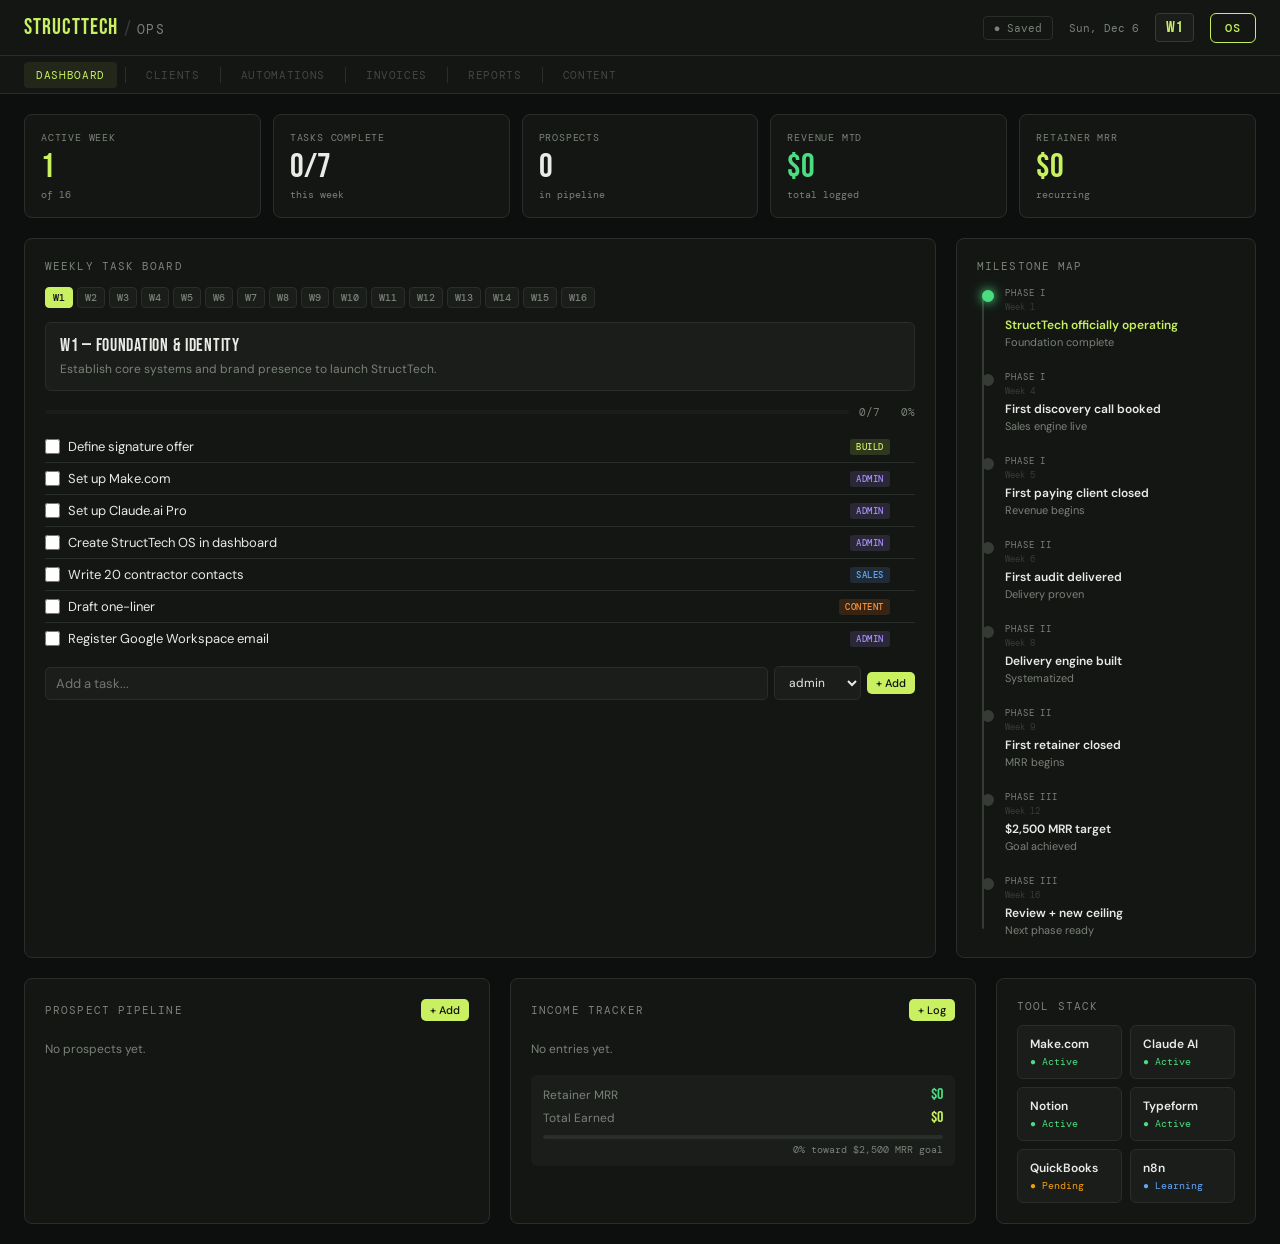
==== commit 329721c9: "Improved mobile menu bar and added client page" ====
--- a/index.html
+++ b/index.html
@@ -2,7 +2,7 @@
 <html lang="en">
 <head>
   <meta charset="UTF-8">
-  <meta name="viewport" content="width=device-width, initial-scale=1.0">
+  <meta name="viewport" content="width=device-width, initial-scale=1.0, viewport-fit=cover">
   <title>StructTech OPS Center</title>
   <link rel="preconnect" href="https://fonts.googleapis.com">
   <link rel="preconnect" href="https://fonts.gstatic.com" crossorigin>
--- a/shared.css
+++ b/shared.css
@@ -303,15 +303,19 @@
 }
 .nav-link:hover { color: var(--text); background: var(--surface2); }
 .nav-link.active { color: var(--accent); background: rgba(200,240,96,0.08); }
-.nav-link.soon { opacity: 0.4; pointer-events: none; }
+.nav-link.soon { opacity: 0.45; cursor: pointer; }
+.nav-link.soon:hover { color: var(--muted); background: transparent; }
 .nav-divider { width: 1px; height: 16px; background: var(--border); margin: 0 4px; flex-shrink: 0; }
 
 /* ── Bottom nav (mobile only) ── */
 .bottom-nav {
   display: none; position: fixed; bottom: 0; left: 0; right: 0;
-  height: var(--bottom-nav-h); background: var(--surface);
+  height: calc(var(--bottom-nav-h) + env(safe-area-inset-bottom, 0px));
+  padding-bottom: env(safe-area-inset-bottom, 0px);
+  background: var(--surface);
   border-top: 1px solid var(--border); z-index: 150;
-  align-items: stretch; justify-content: space-around; padding: 0 4px;
+  align-items: stretch; justify-content: space-around;
+  padding-left: env(safe-area-inset-left, 4px); padding-right: env(safe-area-inset-right, 4px);
 }
 .bnav-item {
   display: flex; flex-direction: column; align-items: center; justify-content: center;
@@ -319,7 +323,7 @@
   padding: 6px 4px; transition: color 0.15s; min-width: 0;
 }
 .bnav-item.active { color: var(--accent); }
-.bnav-item.soon { opacity: 0.35; pointer-events: none; }
+.bnav-item.soon { opacity: 0.4; cursor: pointer; }
 .bnav-icon { font-size: 17px; line-height: 1; }
 .bnav-label { font-family: 'DM Mono', monospace; font-size: 9px; text-transform: uppercase; letter-spacing: 0.04em; white-space: nowrap; }
 
@@ -334,7 +338,7 @@
 /* ── Mobile (≤ 640px) ── */
 @media (max-width: 640px) {
   /* layout */
-  main { padding: 12px 12px calc(var(--bottom-nav-h) + 12px); }
+  main { padding: 12px 12px calc(var(--bottom-nav-h) + env(safe-area-inset-bottom, 0px) + 16px); }
   .app-nav { display: none; }
   .bottom-nav { display: flex; }
 
@@ -394,6 +398,23 @@
   .os-stat-grid { grid-template-columns: 1fr 1fr; }
 }
 
+/* ── Toast notification ── */
+.st-toast {
+  position: fixed; bottom: 80px; left: 50%; transform: translateX(-50%) translateY(12px);
+  background: var(--surface2); border: 1px solid var(--border2);
+  color: var(--text); font-family: 'DM Mono', monospace; font-size: 12px;
+  padding: 10px 18px; border-radius: 6px; white-space: nowrap;
+  opacity: 0; pointer-events: none; z-index: 999;
+  transition: opacity 0.2s ease, transform 0.2s ease;
+  box-shadow: 0 4px 20px rgba(0,0,0,0.4);
+}
+.st-toast.show {
+  opacity: 1; transform: translateX(-50%) translateY(0);
+}
+@media (min-width: 641px) {
+  .st-toast { bottom: 24px; }
+}
+
 /* ── Small mobile (≤ 400px) ── */
 @media (max-width: 400px) {
   .stats-row { grid-template-columns: 1fr 1fr; }
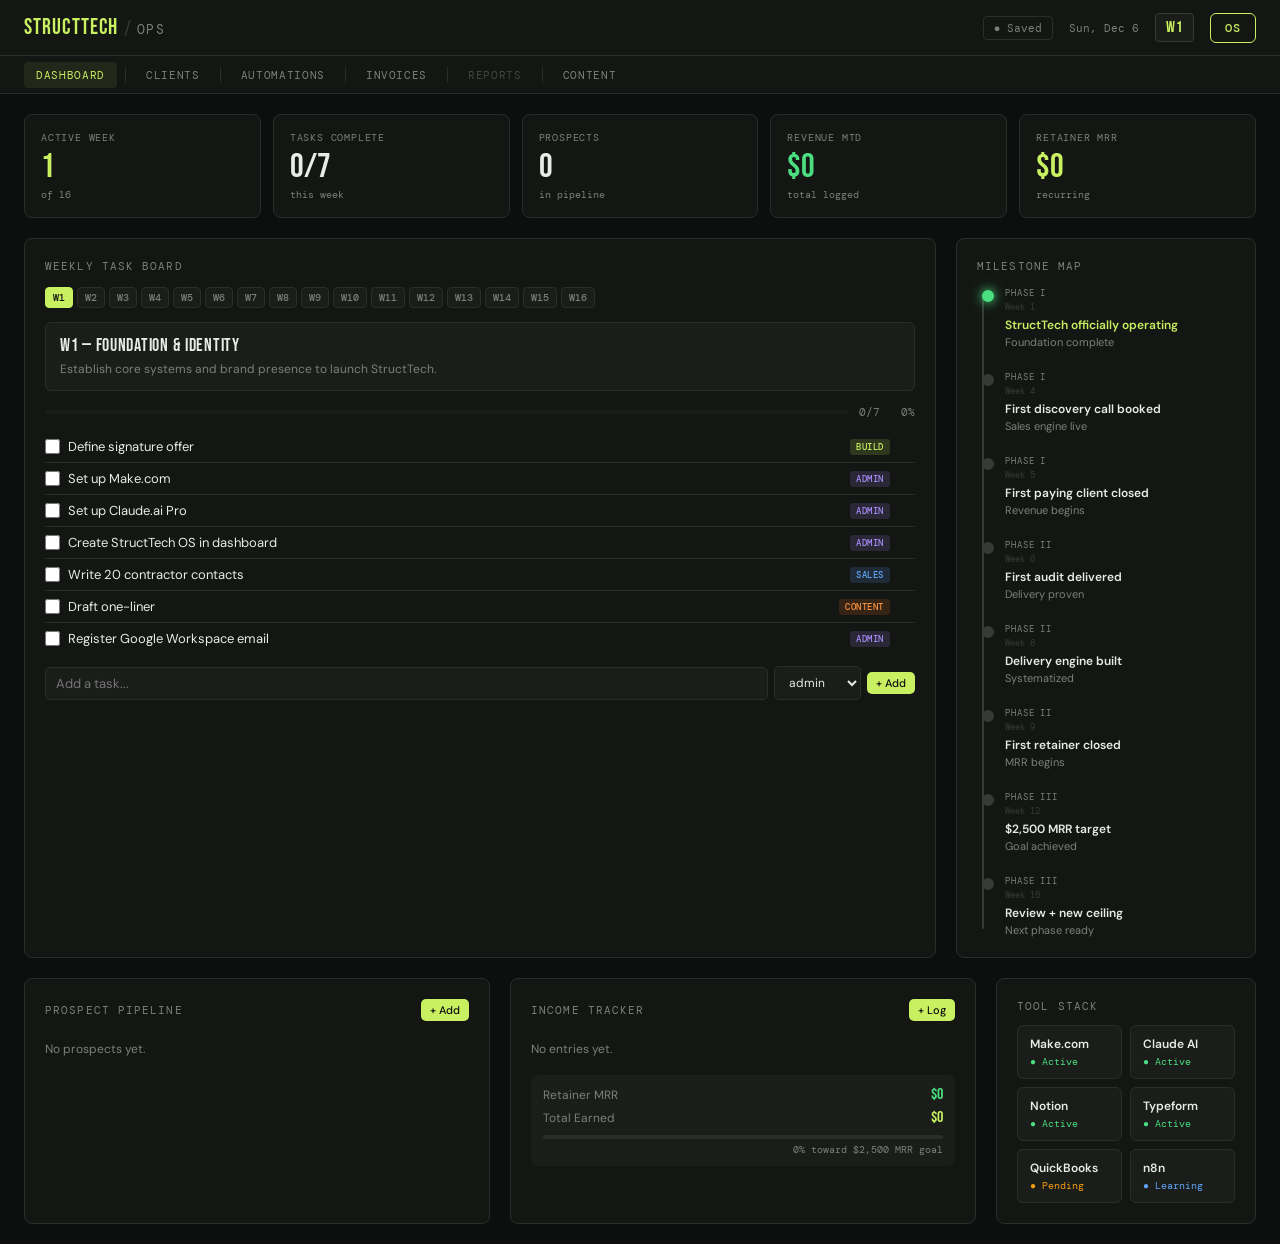
==== commit 5cceda31: "Add files via upload" ====
--- a/index.html
+++ b/index.html
@@ -289,7 +289,11 @@
   el.innerHTML =
     card('Active Week', state.current_week, 'accent', 'of 16') +
     card('Tasks Complete', done + '/' + tasks.length, '', 'this week') +
-    card('Prospects', state.prospects.length, '', 'in pipeline') +
+    card('Prospects', (function() {
+      var pp = state.os_data.prospects || [];
+      var active = pp.filter(function(p) { return p.stage !== 'Closed' && p.stage !== 'Cold'; }).length;
+      return pp.length > 0 ? active + ' active / ' + pp.length + ' total' : '0';
+    })(), '', 'in pipeline') +
     card('Revenue MTD', '$' + Math.round(income.total).toLocaleString(), 'green', 'total logged') +
     card('Retainer MRR', '$' + Math.round(income.mrr).toLocaleString(), 'accent', 'recurring');
 }
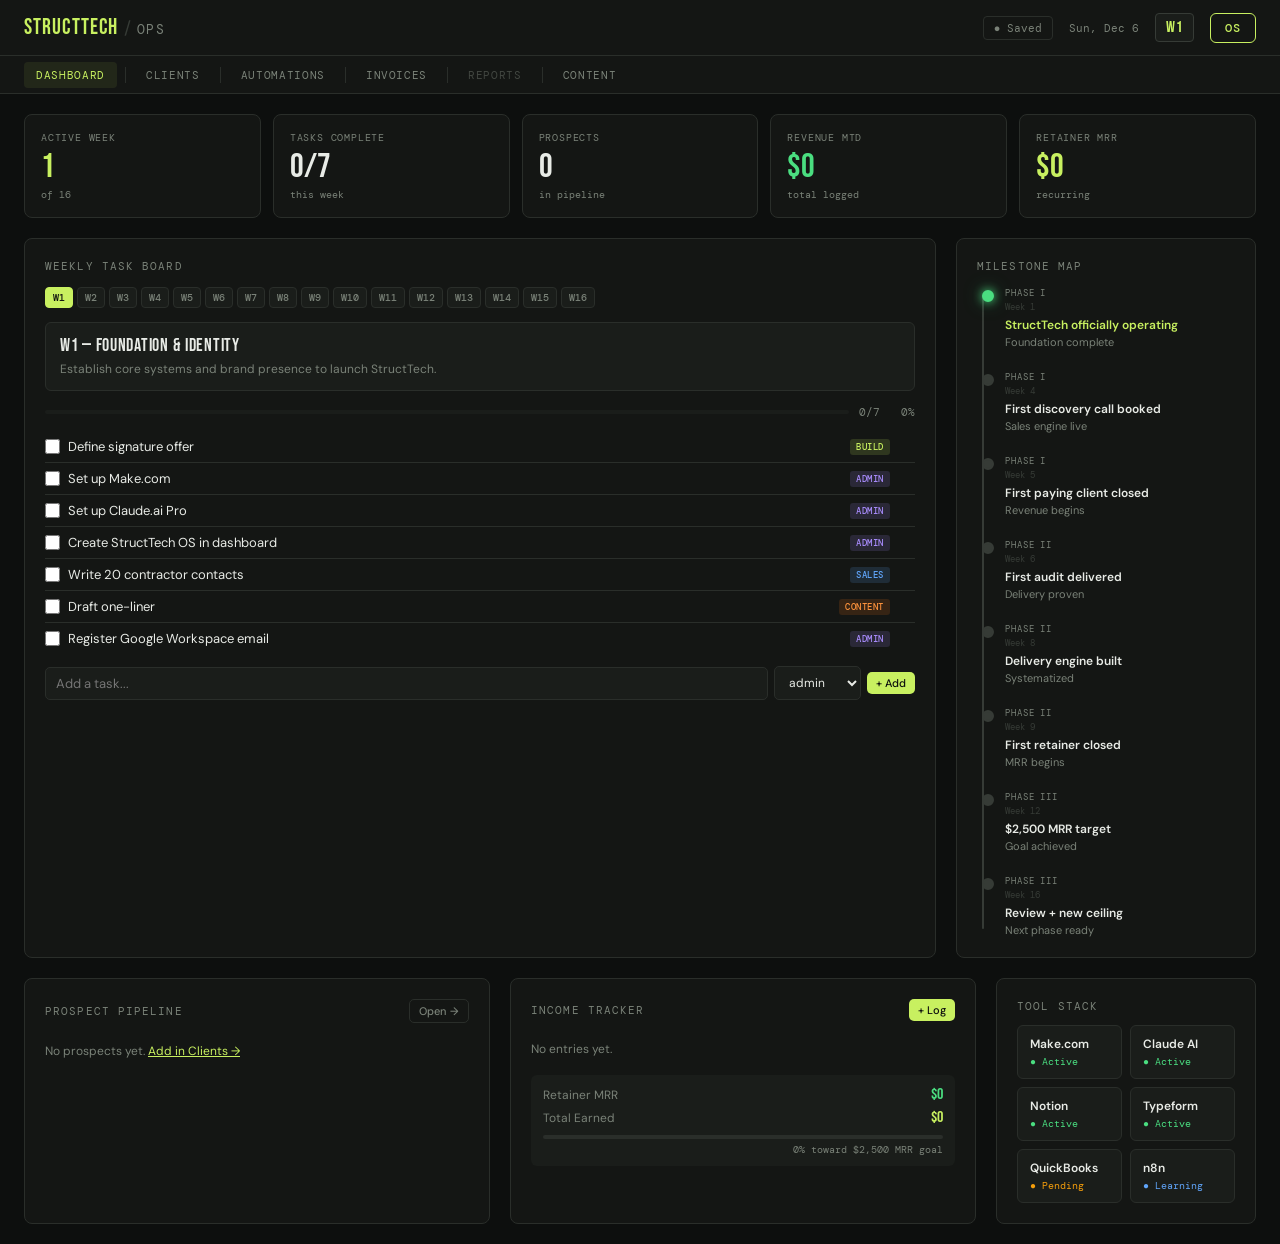
==== commit f3f2958c: "Add files via upload" ====
--- a/index.html
+++ b/index.html
@@ -408,40 +408,47 @@
 }
 
 // ── Render: Prospect item ──────────────────────────────────────────────────
-function renderProspectItem(p, idx) {
-  var stageCls = 'badge stage-' + p.stage.toLowerCase();
-  return '<div class="prospect-item">' +
-    '<div><div class="prospect-name">' + escHtml(p.name) + '</div>' +
-    '<div class="prospect-trade">' + escHtml(p.type) + '</div></div>' +
-    '<span class="' + stageCls + '" onclick="cycleStage(' + idx + ')" title="Click to advance stage">' + p.stage + '</span>' +
-    '<button class="prospect-del" onclick="deleteProspect(' + idx + ')" title="Remove">\u00d7</button>' +
-    '</div>';
-}
+// ── Pipeline stage config (mirrors clients.html) ───────────────────────────
+var PIPELINE_STAGE_COLORS = {
+  'Cold':             '#64748b',
+  'Warm':             '#60a5fa',
+  'Audit Scheduled':  '#f59e0b',
+  'Proposal Sent':    '#c084fc',
+  'Closed':           '#4ade80'
+};
 
 // ── Render: Prospects panel ────────────────────────────────────────────────
 function renderProspects() {
   var el = document.getElementById('prospects-panel');
   if (!el) return;
-  var addFormHtml = '';
-  if (showAddProspect) {
-    addFormHtml = '<div class="inline-form">' +
-      '<div class="inline-form-row">' +
-      '<input class="form-input" id="np-name" placeholder="Name / Company">' +
-      '<input class="form-input" id="np-trade" placeholder="Trade">' +
+  var pp = (state.os_data.prospects || []).slice().sort(function(a, b) {
+    var order = { 'Proposal Sent': 0, 'Audit Scheduled': 1, 'Warm': 2, 'Closed': 3, 'Cold': 4 };
+    return (order[a.stage] ?? 5) - (order[b.stage] ?? 5);
+  });
+  var items = '';
+  pp.forEach(function(p) {
+    var color = PIPELINE_STAGE_COLORS[p.stage] || '#64748b';
+    var score = '';
+    // Show ICP score dot if available
+    if (p.icpScore !== undefined) {
+      var sc = p.icpScore;
+      var scColor = sc >= 70 ? 'var(--accent2)' : sc >= 45 ? 'var(--warn)' : 'var(--danger)';
+      score = '<span style="font-family:\'DM Mono\',monospace;font-size:10px;color:' + scColor + ';margin-left:6px">' + sc + '</span>';
+    }
+    items += '<div class="prospect-item">' +
+      '<div style="flex:1;min-width:0">' +
+        '<div class="prospect-name" style="white-space:nowrap;overflow:hidden;text-overflow:ellipsis">' + escHtml(p.name) + '</div>' +
+        '<div class="prospect-trade">' + escHtml(p.bizType || p.tradeType || '') + (p.city ? ' · ' + escHtml(p.city) : '') + '</div>' +
       '</div>' +
-      '<div class="inline-form-row">' +
-      '<select class="form-select" id="np-stage"><option>Cold</option><option>Warm</option><option>Hot</option><option>Won</option></select>' +
-      '<button class="btn btn-primary btn-sm" onclick="saveProspect()">Add</button>' +
-      '<button class="btn btn-ghost btn-sm" onclick="cancelAddProspect()">Cancel</button>' +
-      '</div></div>';
-  }
-  var items = '';
-  state.prospects.forEach(function(p, i) { items += renderProspectItem(p, i); });
+      score +
+      '<span style="font-family:\'DM Mono\',monospace;font-size:9px;padding:3px 8px;border-radius:3px;background:' + color + '22;color:' + color + ';white-space:nowrap;margin-left:8px;flex-shrink:0">' + escHtml(p.stage) + '</span>' +
+    '</div>';
+  });
   el.innerHTML = '<div class="section-header">' +
     '<span class="section-title">Prospect Pipeline</span>' +
-    '<button class="btn btn-primary btn-sm" onclick="toggleAddProspect()">+ Add</button>' +
-    '</div>' + addFormHtml +
-    (items || '<div style="color:var(--muted);font-size:12px;padding:8px 0;">No prospects yet.</div>');
+    '<a href="clients.html" class="btn btn-ghost btn-sm" style="text-decoration:none">Open →</a>' +
+    '</div>' +
+    (items || '<div style="color:var(--muted);font-size:12px;padding:8px 0;">No prospects yet. <a href="clients.html" style="color:var(--accent)">Add in Clients →</a></div>');
 }
 
 // ── Render: Income entry ───────────────────────────────────────────────────
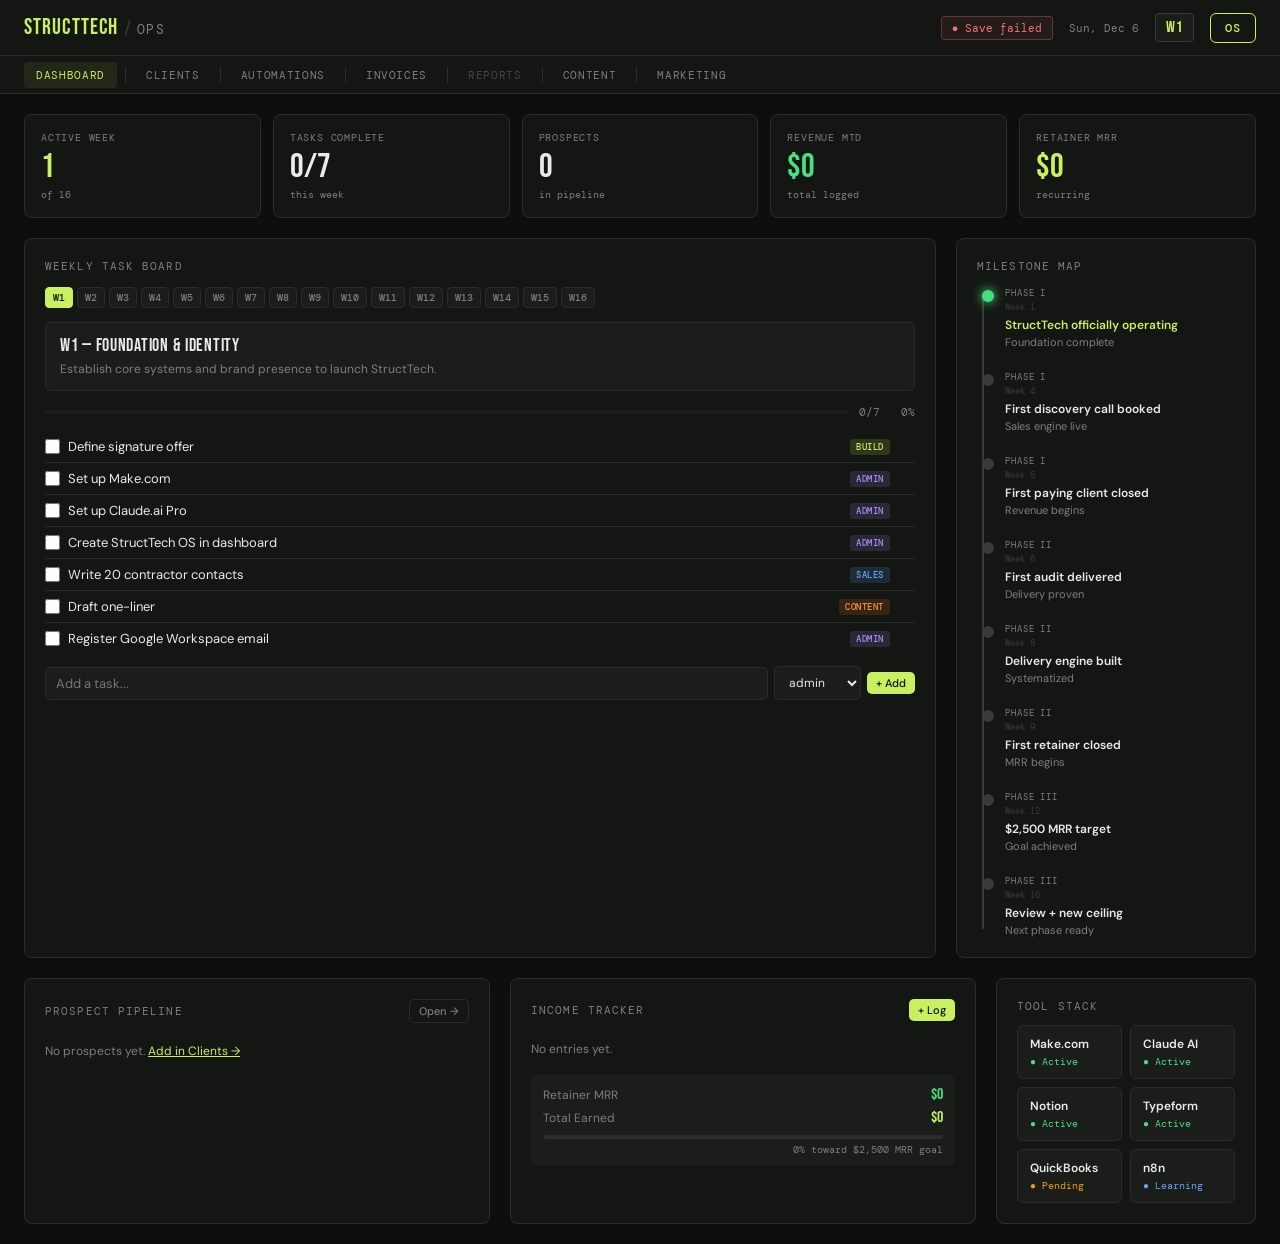
==== commit b4802b88: "Add files via upload" ====
--- a/index.html
+++ b/index.html
@@ -237,7 +237,6 @@
 var editingTask = null;
 var osOpen = false;
 var osTab = 'workspace';
-var showAddProspect = false;
 var showAddIncome = false;
 var showAddClient = false;
 var editingClientId = null;
@@ -428,19 +427,11 @@
   var items = '';
   pp.forEach(function(p) {
     var color = PIPELINE_STAGE_COLORS[p.stage] || '#64748b';
-    var score = '';
-    // Show ICP score dot if available
-    if (p.icpScore !== undefined) {
-      var sc = p.icpScore;
-      var scColor = sc >= 70 ? 'var(--accent2)' : sc >= 45 ? 'var(--warn)' : 'var(--danger)';
-      score = '<span style="font-family:\'DM Mono\',monospace;font-size:10px;color:' + scColor + ';margin-left:6px">' + sc + '</span>';
-    }
     items += '<div class="prospect-item">' +
       '<div style="flex:1;min-width:0">' +
-        '<div class="prospect-name" style="white-space:nowrap;overflow:hidden;text-overflow:ellipsis">' + escHtml(p.name) + '</div>' +
-        '<div class="prospect-trade">' + escHtml(p.bizType || p.tradeType || '') + (p.city ? ' · ' + escHtml(p.city) : '') + '</div>' +
+        '<div class="prospect-name" style="white-space:nowrap;overflow:hidden;text-overflow:ellipsis">' + escHtml(p.company_name || p.name || '') + '</div>' +
+        '<div class="prospect-trade">' + escHtml(p.trade_type || p.bizType || '') + (p.city ? ' · ' + escHtml(p.city) : '') + '</div>' +
       '</div>' +
-      score +
       '<span style="font-family:\'DM Mono\',monospace;font-size:9px;padding:3px 8px;border-radius:3px;background:' + color + '22;color:' + color + ';white-space:nowrap;margin-left:8px;flex-shrink:0">' + escHtml(p.stage) + '</span>' +
     '</div>';
   });
@@ -567,11 +558,7 @@
     '<a class="quick-link" href="https://structtek.com" target="_blank">\u2197 structtek.com</a>' +
     '</div>';
 
-  var sql = '<div class="os-section"><div class="os-section-title">SQL Reminder</div>' +
-    '<div class="sql-box">alter table structtech_state<br>add column if not exists<br>os_data jsonb default \'{}\'::jsonb;</div>' +
-    '</div>';
-
-  return stats + tracker + links + sql;
+  return stats + tracker + links;
 }
 
 // ── OS Tab: Clients ────────────────────────────────────────────────────────
@@ -806,46 +793,6 @@
   renderMilestones();
 }
 
-// ── Event handlers: Prospects ──────────────────────────────────────────────
-function toggleAddProspect() {
-  showAddProspect = !showAddProspect;
-  renderProspects();
-  if (showAddProspect) {
-    setTimeout(function() { var el = document.getElementById('np-name'); if (el) el.focus(); }, 50);
-  }
-}
-
-function cancelAddProspect() { showAddProspect = false; renderProspects(); }
-
-function saveProspect() {
-  var name  = (document.getElementById('np-name')  || {}).value || '';
-  var type  = (document.getElementById('np-trade') || {}).value || '';
-  var stage = (document.getElementById('np-stage') || {}).value || 'Cold';
-  if (!name.trim()) return;
-  state.prospects.push({ name: name.trim(), type: type.trim(), stage: stage });
-  showAddProspect = false;
-  scheduleSave();
-  renderProspects();
-  renderStats();
-}
-
-function cycleStage(idx) {
-  var stages = ['Cold', 'Warm', 'Hot', 'Won'];
-  var p = state.prospects[idx];
-  if (!p) return;
-  var i = stages.indexOf(p.stage);
-  p.stage = stages[(i + 1) % stages.length];
-  scheduleSave();
-  renderProspects();
-}
-
-function deleteProspect(idx) {
-  state.prospects.splice(idx, 1);
-  scheduleSave();
-  renderProspects();
-  renderStats();
-}
-
 // ── Event handlers: Income ─────────────────────────────────────────────────
 function toggleAddIncome() {
   showAddIncome = !showAddIncome;
@@ -1002,7 +949,7 @@
   renderAll();
 }
 
-document.addEventListener('DOMContentLoaded', init);
+init();
 </script>
 </body>
 </html>
--- a/shared.css
+++ b/shared.css
@@ -421,3 +421,26 @@
   .stat-value { font-size: 24px; }
   .week-btn { padding: 6px 7px; font-size: 10px; }
 }
+
+/* ── Sub-nav (shared across pages) ── */
+.df-subnav {
+  display: flex; align-items: center; gap: 2px;
+  padding: 0 24px; height: 38px;
+  background: var(--surface); border-bottom: 1px solid var(--border);
+  overflow-x: auto; flex-shrink: 0;
+}
+.df-subnav-btn {
+  font-family: 'DM Mono', monospace; font-size: 10px; text-transform: uppercase;
+  letter-spacing: 0.07em; padding: 5px 12px; border-radius: 4px;
+  border: none; background: transparent; color: var(--muted);
+  cursor: pointer; white-space: nowrap; transition: all 0.15s;
+}
+.df-subnav-btn:hover { color: var(--text); }
+.df-subnav-btn.active { background: var(--surface2); color: var(--accent); }
+
+/* ── Card with header/body sub-sections ── */
+.card-header {
+  display: flex; align-items: center; justify-content: space-between;
+  padding: 14px 18px; border-bottom: 1px solid var(--border); flex-shrink: 0;
+}
+.card-body { padding: 14px 18px; }
